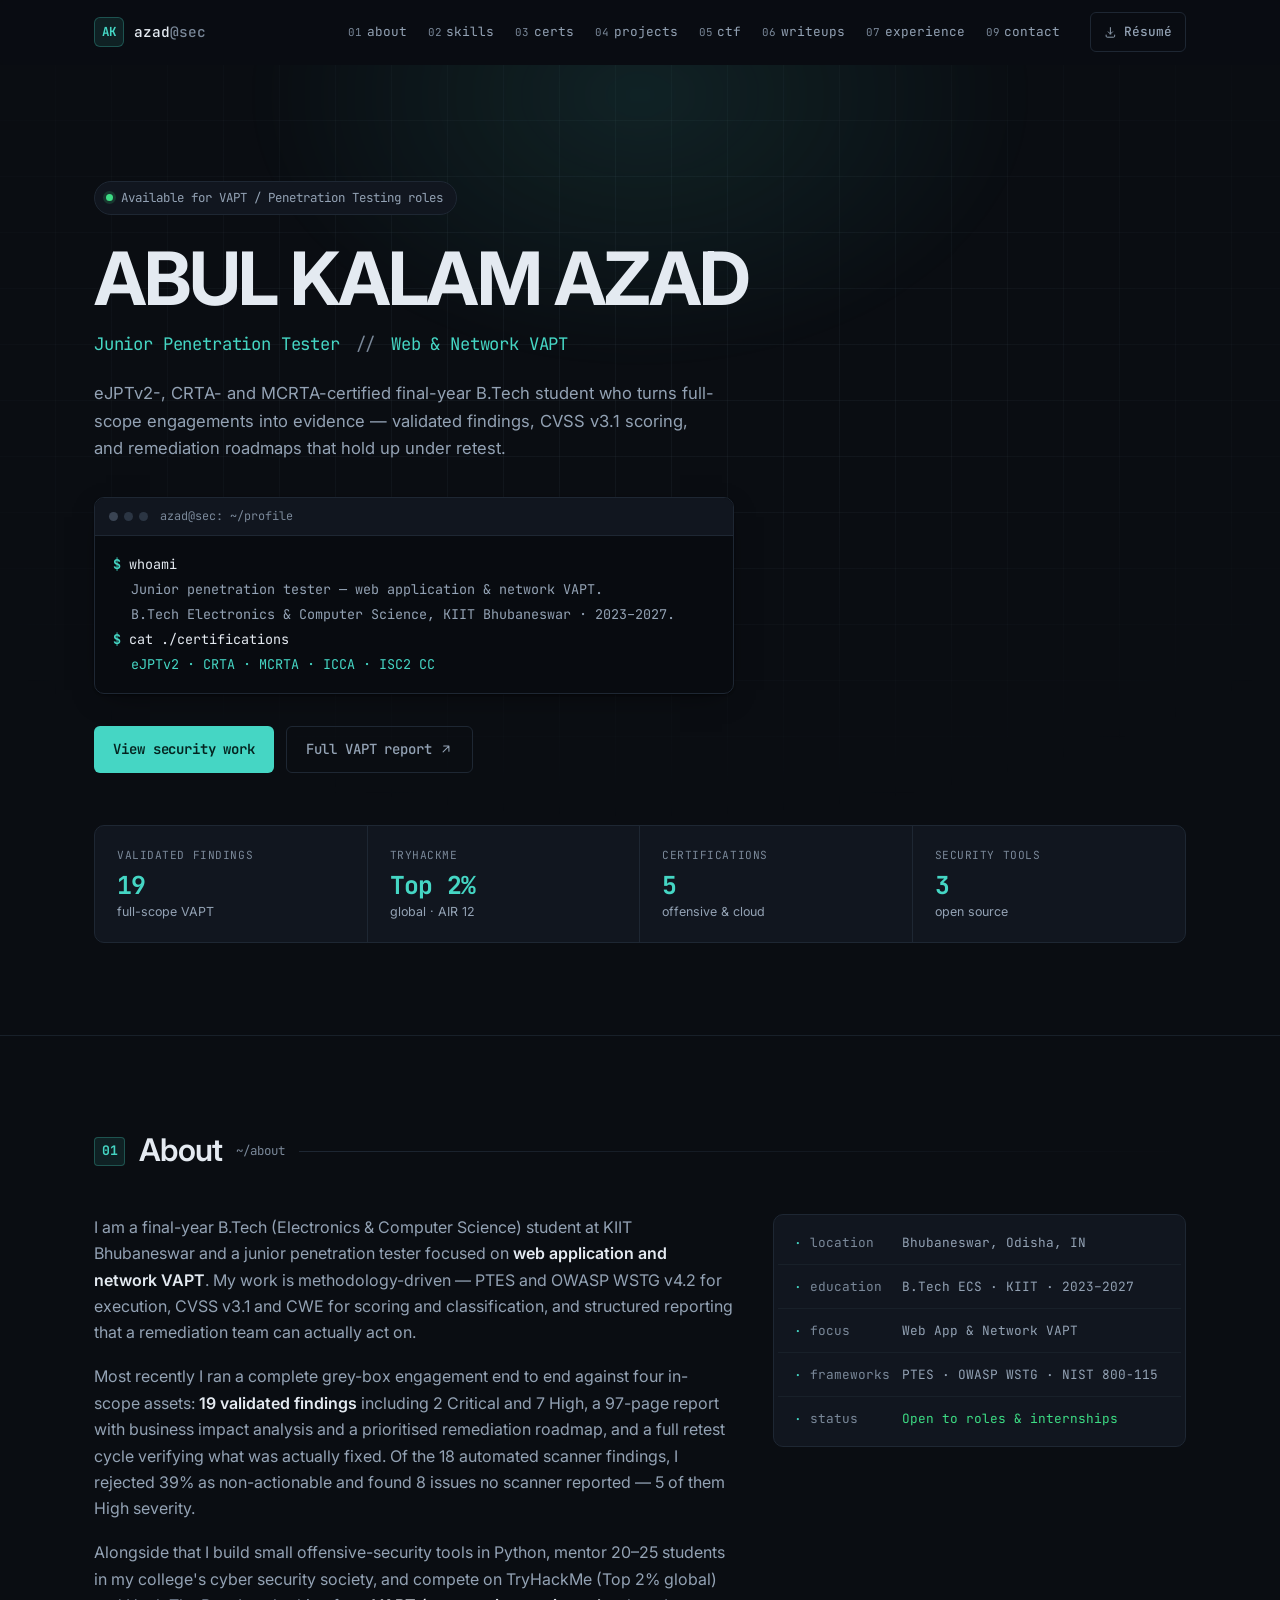
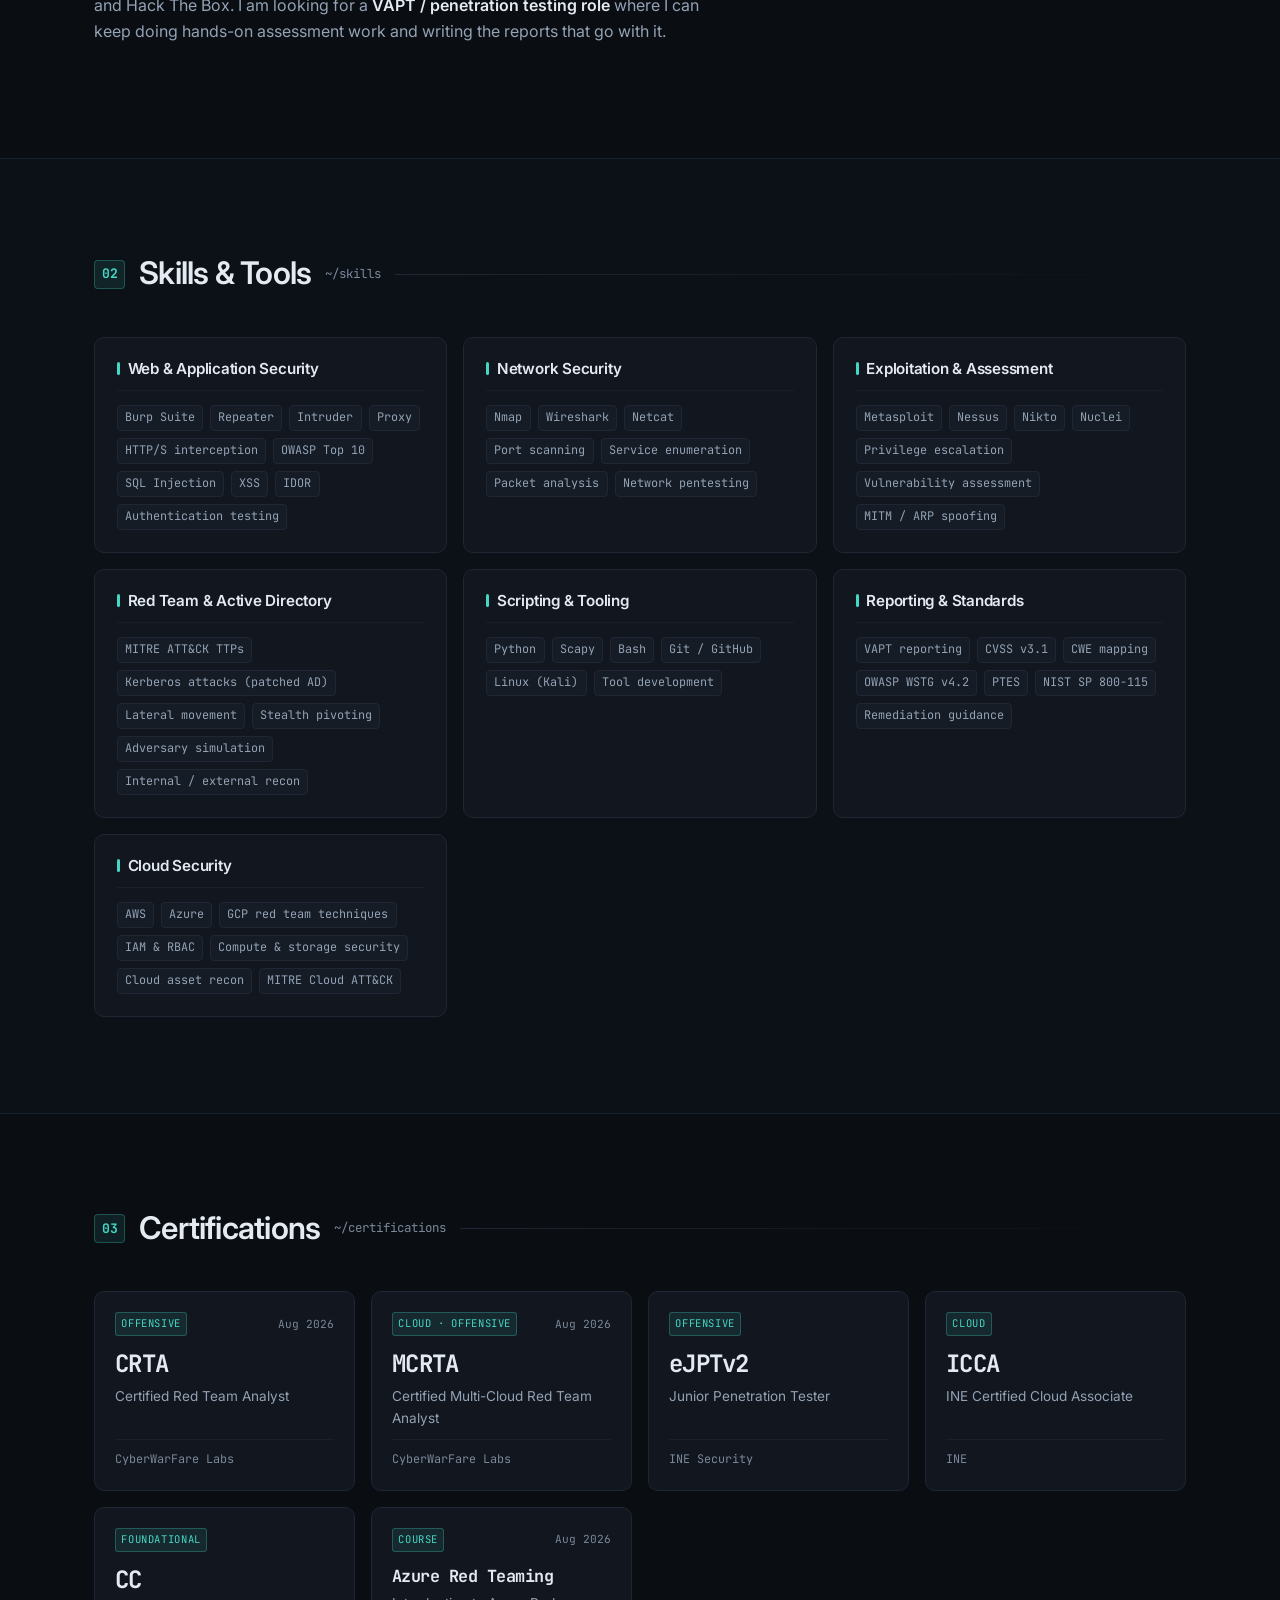
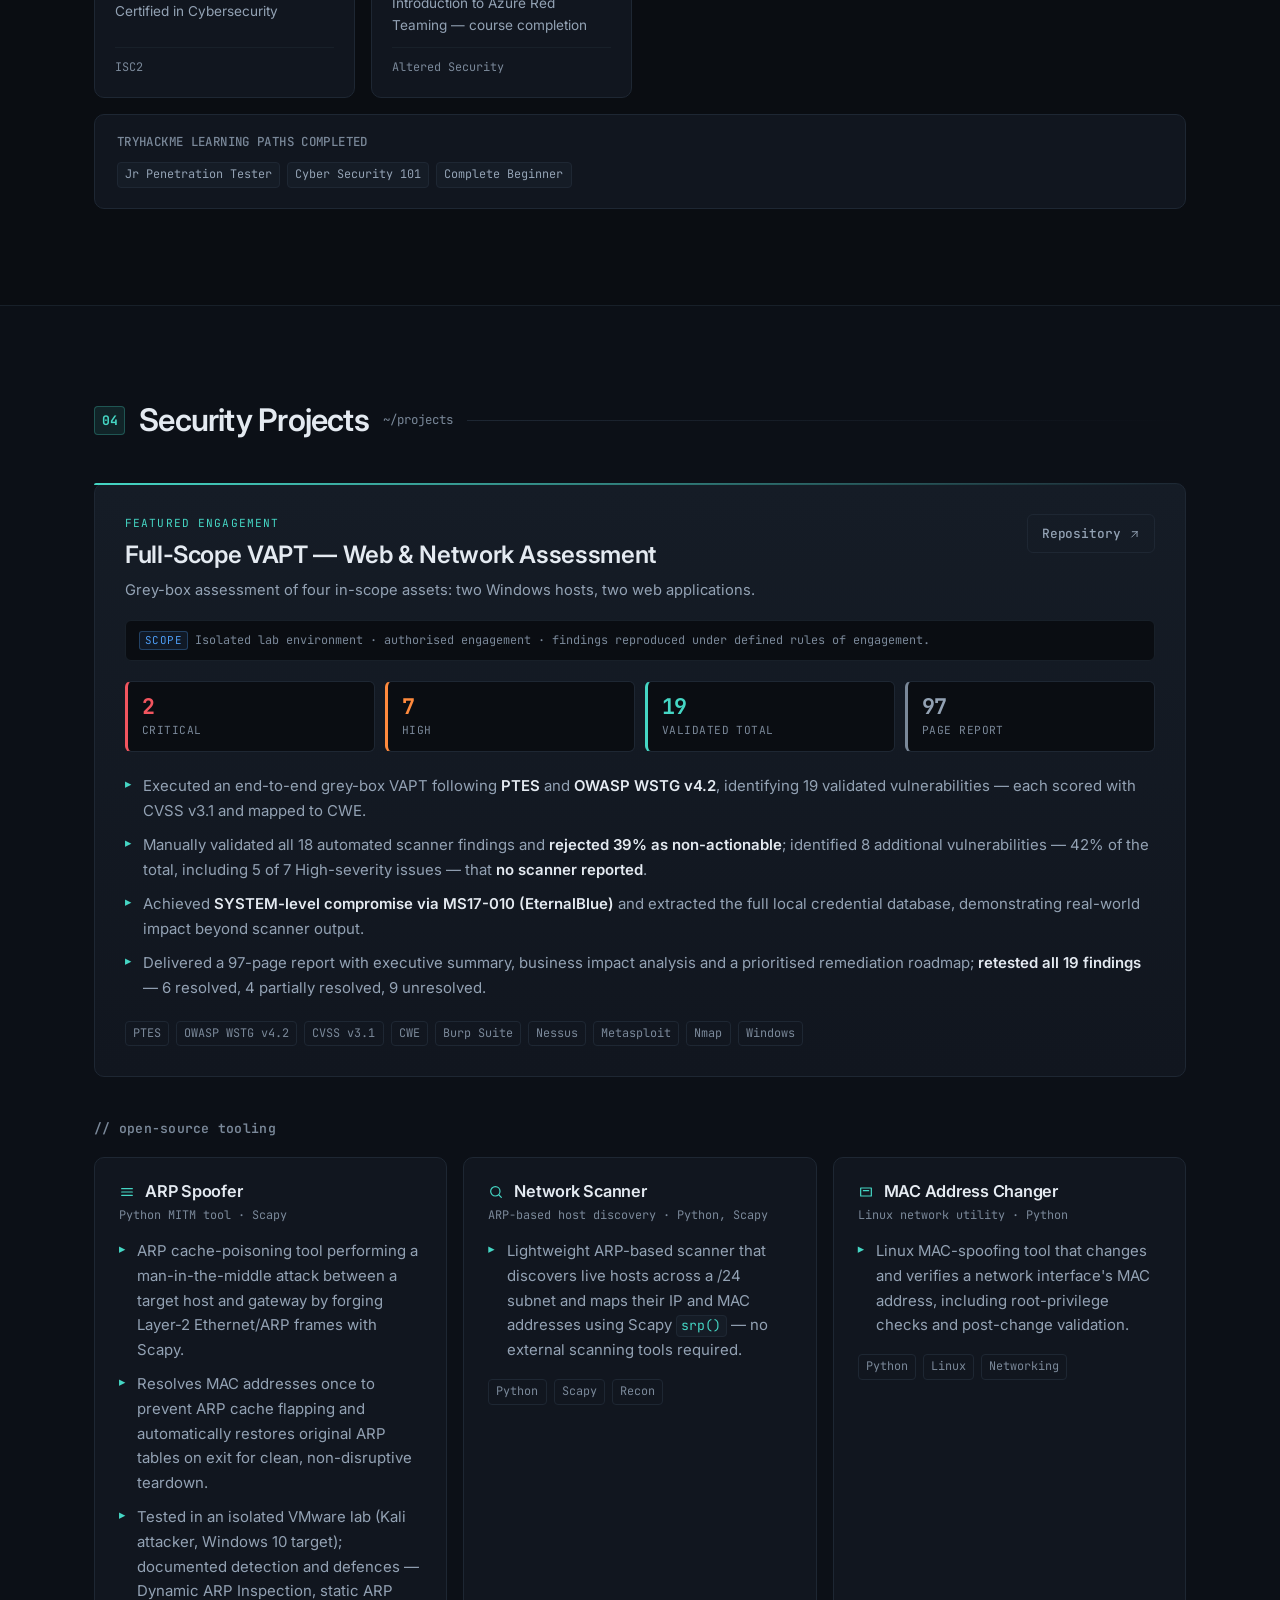
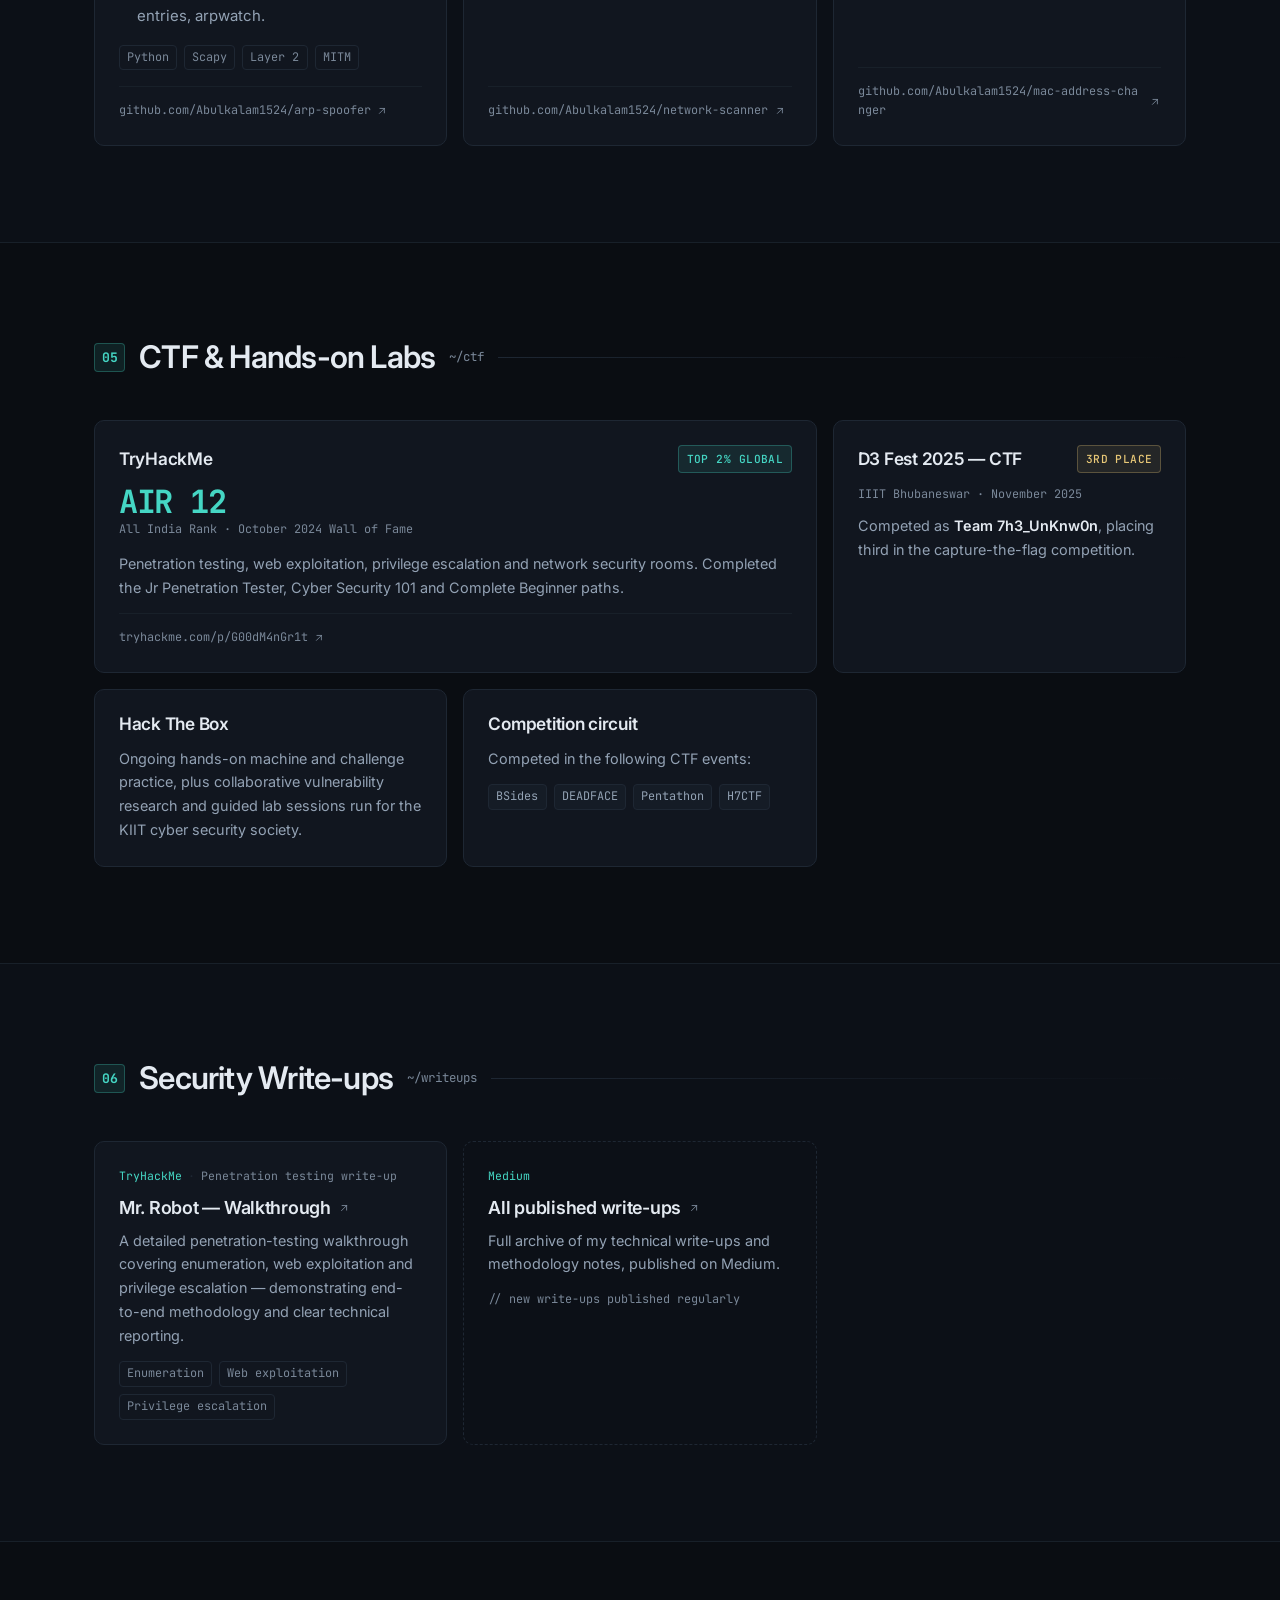
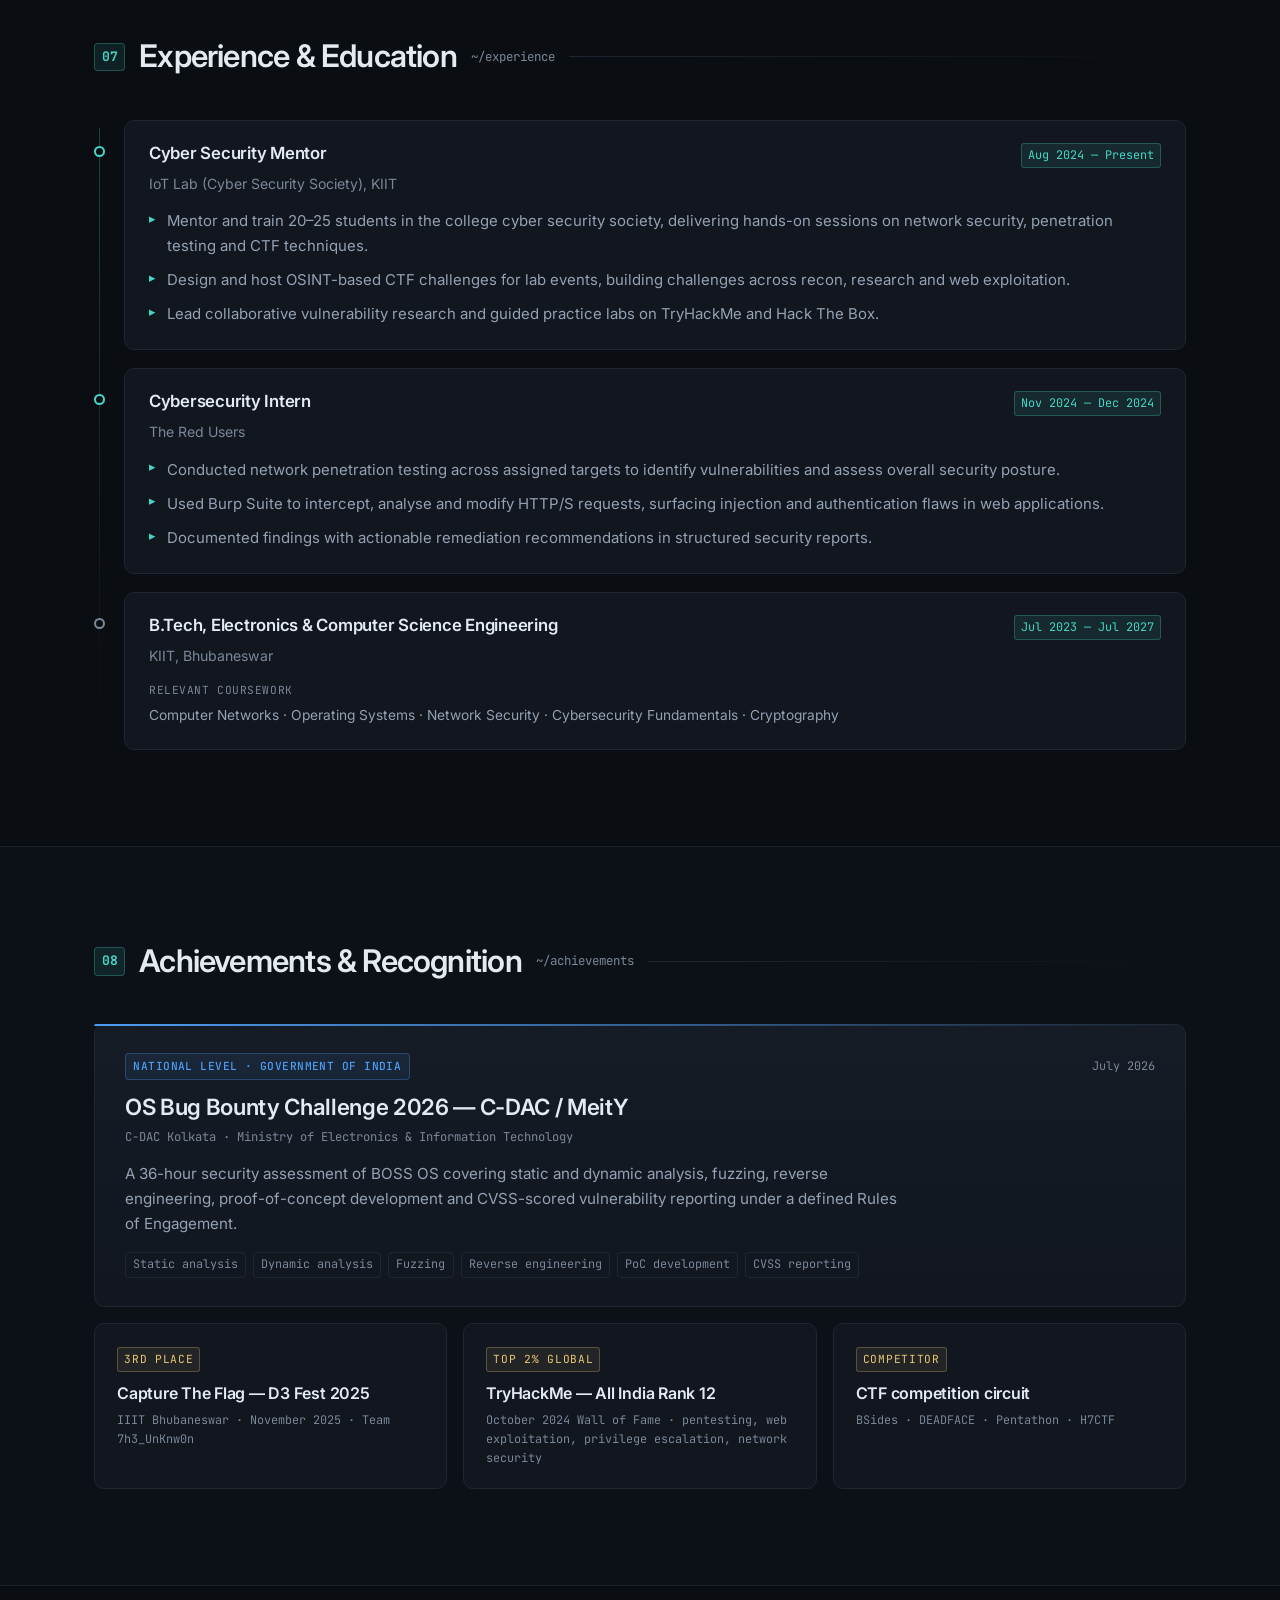
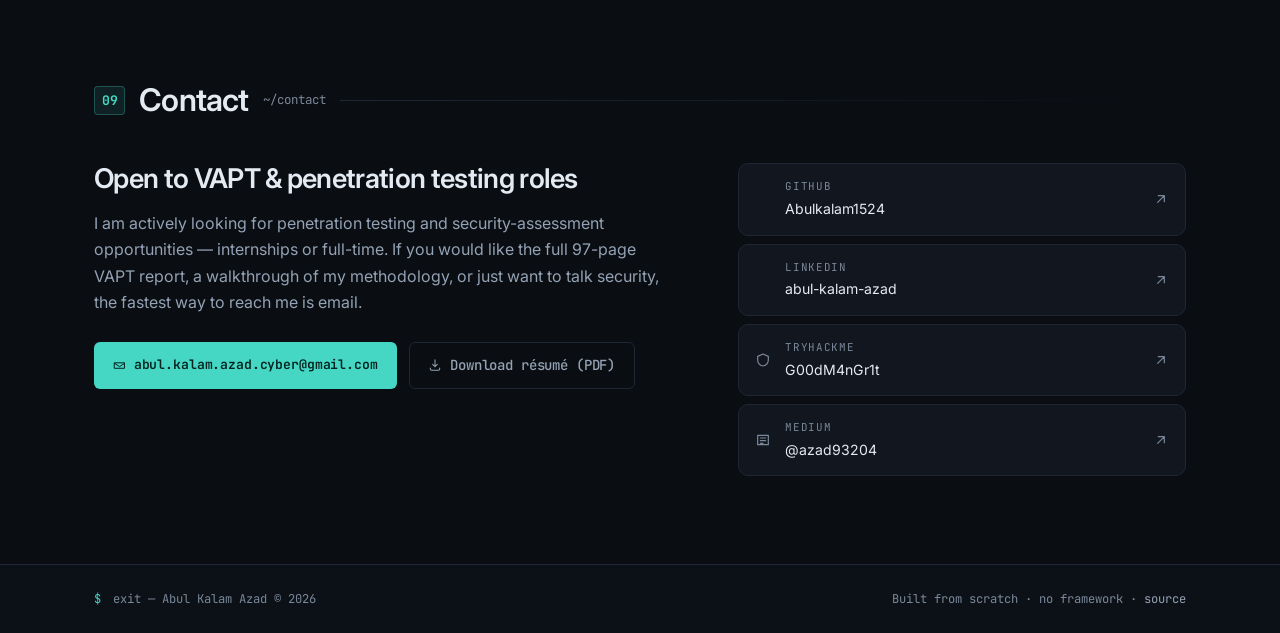
==== index.html @ f98b5a61 "Configure for Cloudflare Pages deployment - Point canonical, Open Graph, JSON-LD, robots.txt and sit" ====
<!doctype html>
<html lang="en">
<head>
<meta charset="utf-8">
<meta name="viewport" content="width=device-width, initial-scale=1">
<title>Abul Kalam Azad — Junior Penetration Tester | Web &amp; Network VAPT</title>
<meta name="description" content="eJPTv2, CRTA and MCRTA certified junior penetration tester specialising in web application and network VAPT — full-scope engagements, CVSS v3.1 reporting.">
<meta name="author" content="Abul Kalam Azad">
<meta name="robots" content="index, follow">
<link rel="canonical" href="https://abul-kalam-azad.pages.dev/">
<meta name="theme-color" content="#0a0d12">
<meta name="color-scheme" content="dark">

<!-- Open Graph / social -->
<meta property="og:type" content="profile">
<meta property="og:site_name" content="Abul Kalam Azad">
<meta property="og:title" content="Abul Kalam Azad — Junior Penetration Tester | Web &amp; Network VAPT">
<meta property="og:description" content="eJPTv2, CRTA and MCRTA certified junior penetration tester. Full-scope VAPT engagements, CVSS v3.1 reporting, open-source security tooling, TryHackMe Top 2% global.">
<meta property="og:url" content="https://abul-kalam-azad.pages.dev/">
<meta property="og:image" content="https://abul-kalam-azad.pages.dev/assets/img/og.png">
<meta property="og:image:width" content="1200">
<meta property="og:image:height" content="630">
<meta property="og:image:alt" content="Abul Kalam Azad — Junior Penetration Tester, Web and Network VAPT">
<meta name="twitter:card" content="summary_large_image">
<meta name="twitter:title" content="Abul Kalam Azad — Junior Penetration Tester">
<meta name="twitter:description" content="eJPTv2 / CRTA / MCRTA certified. Web application and network VAPT, CVSS v3.1 reporting, open-source security tooling.">
<meta name="twitter:image" content="https://abul-kalam-azad.pages.dev/assets/img/og.png">

<link rel="icon" href="assets/img/favicon.svg" type="image/svg+xml">
<link rel="apple-touch-icon" href="assets/img/favicon.svg">

<link rel="preconnect" href="https://fonts.googleapis.com">
<link rel="preconnect" href="https://fonts.gstatic.com" crossorigin>
<link rel="stylesheet" href="https://fonts.googleapis.com/css2?family=Inter:wght@400;500;600;700&amp;family=JetBrains+Mono:wght@400;500;700&amp;display=swap">
<link rel="stylesheet" href="assets/css/style.css">

<!-- No-JS fallback: reveal-on-scroll content must never stay hidden -->
<noscript><style>
  [data-reveal] { opacity: 1 !important; transform: none !important; }
  .term-body [data-step] { opacity: 1 !important; }
  .cursor { display: none !important; }
</style></noscript>

<script type="application/ld+json">
{
  "@context": "https://schema.org",
  "@type": "Person",
  "name": "Abul Kalam Azad",
  "jobTitle": "Junior Penetration Tester",
  "description": "eJPTv2, CRTA and MCRTA certified junior penetration tester specialising in web application and network vulnerability assessment and penetration testing.",
  "email": "mailto:abul.kalam.azad.cyber@gmail.com",
  "url": "https://abul-kalam-azad.pages.dev/",
  "address": { "@type": "PostalAddress", "addressLocality": "Bhubaneswar", "addressRegion": "Odisha", "addressCountry": "IN" },
  "alumniOf": { "@type": "CollegeOrUniversity", "name": "KIIT, Bhubaneswar" },
  "knowsAbout": ["Penetration Testing","Vulnerability Assessment","Web Application Security","Network Security","OWASP Top 10","Burp Suite","Metasploit","Red Teaming","CVSS v3.1","Python"],
  "sameAs": [
    "https://github.com/Abulkalam1524",
    "https://www.linkedin.com/in/abul-kalam-azad-a7a41a260",
    "https://tryhackme.com/p/G00dM4nGr1t",
    "https://medium.com/@azad93204"
  ]
}
</script>
</head>
<body>
<div class="progress" id="progress" aria-hidden="true"></div>
<a class="skip-link" href="#main">Skip to main content</a>

<header class="site-header" id="header">
  <div class="wrap header-inner">
    <a class="brand" href="#top" aria-label="Abul Kalam Azad — home">
      <span class="brand-mark" aria-hidden="true">AK</span>
      <span class="brand-text mono"><span class="brand-name">azad</span><span class="brand-dim">@sec</span></span>
    </a>

    <nav class="nav" id="nav" aria-label="Primary">
      <ul>
        <li><a href="#about"><span class="nav-idx" aria-hidden="true">01</span>about</a></li>
        <li><a href="#skills"><span class="nav-idx" aria-hidden="true">02</span>skills</a></li>
        <li><a href="#certifications"><span class="nav-idx" aria-hidden="true">03</span>certs</a></li>
        <li><a href="#projects"><span class="nav-idx" aria-hidden="true">04</span>projects</a></li>
        <li><a href="#ctf"><span class="nav-idx" aria-hidden="true">05</span>ctf</a></li>
        <li><a href="#writeups"><span class="nav-idx" aria-hidden="true">06</span>writeups</a></li>
        <li><a href="#experience"><span class="nav-idx" aria-hidden="true">07</span>experience</a></li>
        <li><a href="#contact"><span class="nav-idx" aria-hidden="true">09</span>contact</a></li>
      </ul>
    </nav>

    <a class="btn btn-sm btn-outline header-cta" href="assets/files/Abul_Kalam_Azad_Resume.pdf" download>
      <svg viewBox="0 0 24 24" aria-hidden="true" class="ico"><path d="M12 3v12m0 0 4-4m-4 4-4-4M4 17v2a2 2 0 0 0 2 2h12a2 2 0 0 0 2-2v-2"/></svg>
      Résumé
    </a>

    <button class="nav-toggle" id="navToggle" aria-expanded="false" aria-controls="nav" aria-label="Open navigation menu">
      <span></span><span></span><span></span>
    </button>
  </div>
</header>

<main id="main">

<!-- ═══════════ HERO ═══════════ -->
<section class="hero" id="top">
  <div class="hero-bg" aria-hidden="true"><span class="grid"></span><span class="glow"></span></div>
  <div class="wrap hero-inner">

    <p class="status" data-reveal>
      <span class="dot" aria-hidden="true"></span>
      <span>Available for VAPT / Penetration Testing roles</span>
    </p>

    <h1 class="hero-name glitch" data-text="ABUL KALAM AZAD" data-reveal>ABUL KALAM AZAD</h1>

    <p class="hero-role mono" data-reveal>
      Junior Penetration Tester <span class="sep" aria-hidden="true">//</span> Web &amp; Network VAPT
    </p>

    <p class="hero-lede" data-reveal>
      eJPTv2-, CRTA- and MCRTA-certified final-year B.Tech student who turns full-scope engagements into
      evidence — validated findings, CVSS v3.1 scoring, and remediation roadmaps that hold up under retest.
    </p>

    <div class="term" data-reveal role="figure" aria-label="Profile summary">
      <div class="term-bar">
        <span class="term-dots" aria-hidden="true"><i></i><i></i><i></i></span>
        <span class="term-title mono">azad@sec: ~/profile</span>
      </div>
      <div class="term-body mono" id="term">
        <p class="line"><span class="prompt" aria-hidden="true">$</span><span class="cmd" data-type="whoami">whoami</span><span class="cursor" aria-hidden="true"></span></p>
        <p class="out" data-step>Junior penetration tester — web application &amp; network VAPT.</p>
        <p class="out" data-step>B.Tech Electronics &amp; Computer Science, KIIT Bhubaneswar · 2023–2027.</p>
        <p class="line" data-step><span class="prompt" aria-hidden="true">$</span><span class="cmd">cat ./certifications</span></p>
        <p class="out out-accent" data-step>eJPTv2 · CRTA · MCRTA · ICCA · ISC2 CC</p>
      </div>
    </div>

    <div class="hero-cta" data-reveal>
      <a class="btn btn-primary" href="#projects">View security work</a>
      <a class="btn btn-outline" href="https://github.com/Abulkalam1524/vapt-lab-assessment" target="_blank" rel="noopener noreferrer">
        Full VAPT report
        <svg viewBox="0 0 24 24" aria-hidden="true" class="ico"><path d="M7 17 17 7m0 0H8m9 0v9"/></svg>
      </a>
    </div>

    <dl class="stats" data-reveal>
      <div class="stat"><dt>Validated findings</dt><dd><span class="num">19</span><span class="unit">full-scope VAPT</span></dd></div>
      <div class="stat"><dt>TryHackMe</dt><dd><span class="num">Top 2%</span><span class="unit">global · AIR 12</span></dd></div>
      <div class="stat"><dt>Certifications</dt><dd><span class="num">5</span><span class="unit">offensive &amp; cloud</span></dd></div>
      <div class="stat"><dt>Security tools</dt><dd><span class="num">3</span><span class="unit">open source</span></dd></div>
    </dl>
  </div>
</section>

<!-- ═══════════ 01 ABOUT ═══════════ -->
<section class="section" id="about">
  <div class="wrap">
    <div class="sec-head" data-reveal>
      <span class="sec-idx mono">01</span>
      <h2 class="sec-title">About</h2>
      <span class="sec-path mono">~/about</span>
      <span class="sec-rule" aria-hidden="true"></span>
    </div>

    <div class="about-grid">
      <div class="about-body" data-reveal>
        <p>
          I am a final-year B.Tech (Electronics &amp; Computer Science) student at KIIT Bhubaneswar and a
          junior penetration tester focused on <strong>web application and network VAPT</strong>. My work is
          methodology-driven — PTES and OWASP WSTG v4.2 for execution, CVSS v3.1 and CWE for scoring and
          classification, and structured reporting that a remediation team can actually act on.
        </p>
        <p>
          Most recently I ran a complete grey-box engagement end to end against four in-scope assets:
          <strong>19 validated findings</strong> including 2 Critical and 7 High, a 97-page report with business
          impact analysis and a prioritised remediation roadmap, and a full retest cycle verifying what was
          actually fixed. Of the 18 automated scanner findings, I rejected 39% as non-actionable and found
          8 issues no scanner reported — 5 of them High severity.
        </p>
        <p>
          Alongside that I build small offensive-security tools in Python, mentor 20–25 students in my
          college's cyber security society, and compete on TryHackMe (Top 2% global) and Hack The Box.
          I am looking for a <strong>VAPT / penetration testing role</strong> where I can keep doing hands-on
          assessment work and writing the reports that go with it.
        </p>
      </div>

      <aside class="facts" data-reveal aria-label="Quick facts">
        <ul class="fact-list mono">
          <li><span class="k">location</span><span class="v">Bhubaneswar, Odisha, IN</span></li>
          <li><span class="k">education</span><span class="v">B.Tech ECS · KIIT · 2023–2027</span></li>
          <li><span class="k">focus</span><span class="v">Web App &amp; Network VAPT</span></li>
          <li><span class="k">frameworks</span><span class="v">PTES · OWASP WSTG · NIST 800-115</span></li>
          <li><span class="k">status</span><span class="v v-ok">Open to roles &amp; internships</span></li>
        </ul>
      </aside>
    </div>
  </div>
</section>

<!-- ═══════════ 02 SKILLS ═══════════ -->
<section class="section section-alt" id="skills">
  <div class="wrap">
    <div class="sec-head" data-reveal>
      <span class="sec-idx mono">02</span>
      <h2 class="sec-title">Skills &amp; Tools</h2>
      <span class="sec-path mono">~/skills</span>
      <span class="sec-rule" aria-hidden="true"></span>
    </div>

    <div class="skill-grid">
      <article class="card skill" data-reveal>
        <h3 class="skill-title">Web &amp; Application Security</h3>
        <ul class="chips">
          <li>Burp Suite</li><li>Repeater</li><li>Intruder</li><li>Proxy</li>
          <li>HTTP/S interception</li><li>OWASP Top 10</li><li>SQL Injection</li>
          <li>XSS</li><li>IDOR</li><li>Authentication testing</li>
        </ul>
      </article>

      <article class="card skill" data-reveal>
        <h3 class="skill-title">Network Security</h3>
        <ul class="chips">
          <li>Nmap</li><li>Wireshark</li><li>Netcat</li><li>Port scanning</li>
          <li>Service enumeration</li><li>Packet analysis</li><li>Network pentesting</li>
        </ul>
      </article>

      <article class="card skill" data-reveal>
        <h3 class="skill-title">Exploitation &amp; Assessment</h3>
        <ul class="chips">
          <li>Metasploit</li><li>Nessus</li><li>Nikto</li><li>Nuclei</li>
          <li>Privilege escalation</li><li>Vulnerability assessment</li><li>MITM / ARP spoofing</li>
        </ul>
      </article>

      <article class="card skill" data-reveal>
        <h3 class="skill-title">Red Team &amp; Active Directory</h3>
        <ul class="chips">
          <li>MITRE ATT&amp;CK TTPs</li><li>Kerberos attacks (patched AD)</li><li>Lateral movement</li>
          <li>Stealth pivoting</li><li>Adversary simulation</li><li>Internal / external recon</li>
        </ul>
      </article>

      <article class="card skill" data-reveal>
        <h3 class="skill-title">Scripting &amp; Tooling</h3>
        <ul class="chips">
          <li>Python</li><li>Scapy</li><li>Bash</li><li>Git / GitHub</li>
          <li>Linux (Kali)</li><li>Tool development</li>
        </ul>
      </article>

      <article class="card skill" data-reveal>
        <h3 class="skill-title">Reporting &amp; Standards</h3>
        <ul class="chips">
          <li>VAPT reporting</li><li>CVSS v3.1</li><li>CWE mapping</li><li>OWASP WSTG v4.2</li>
          <li>PTES</li><li>NIST SP 800-115</li><li>Remediation guidance</li>
        </ul>
      </article>

      <article class="card skill" data-reveal>
        <h3 class="skill-title">Cloud Security</h3>
        <ul class="chips">
          <li>AWS</li><li>Azure</li><li>GCP red team techniques</li><li>IAM &amp; RBAC</li>
          <li>Compute &amp; storage security</li><li>Cloud asset recon</li><li>MITRE Cloud ATT&amp;CK</li>
        </ul>
      </article>
    </div>
  </div>
</section>

<!-- ═══════════ 03 CERTIFICATIONS ═══════════ -->
<section class="section" id="certifications">
  <div class="wrap">
    <div class="sec-head" data-reveal>
      <span class="sec-idx mono">03</span>
      <h2 class="sec-title">Certifications</h2>
      <span class="sec-path mono">~/certifications</span>
      <span class="sec-rule" aria-hidden="true"></span>
    </div>

    <!--
      TIP: when you have public verification URLs, wrap the <h3> text in an anchor, e.g.
      <h3 class="cert-name"><a href="https://VERIFY-URL" target="_blank" rel="noopener noreferrer">CRTA</a></h3>
      Verified credentials are one of the strongest recruiter-trust signals you can add.
    -->
    <div class="cert-grid">
      <article class="card cert" data-reveal>
        <div class="cert-top"><span class="cert-tag mono">offensive</span><span class="cert-date mono">Aug 2026</span></div>
        <h3 class="cert-name">CRTA</h3>
        <p class="cert-full">Certified Red Team Analyst</p>
        <p class="cert-issuer mono">CyberWarFare Labs</p>
      </article>

      <article class="card cert" data-reveal>
        <div class="cert-top"><span class="cert-tag mono">cloud · offensive</span><span class="cert-date mono">Aug 2026</span></div>
        <h3 class="cert-name">MCRTA</h3>
        <p class="cert-full">Certified Multi-Cloud Red Team Analyst</p>
        <p class="cert-issuer mono">CyberWarFare Labs</p>
      </article>

      <article class="card cert" data-reveal>
        <div class="cert-top"><span class="cert-tag mono">offensive</span><span class="cert-date mono"></span></div>
        <h3 class="cert-name">eJPTv2</h3>
        <p class="cert-full">Junior Penetration Tester</p>
        <p class="cert-issuer mono">INE Security</p>
      </article>

      <article class="card cert" data-reveal>
        <div class="cert-top"><span class="cert-tag mono">cloud</span><span class="cert-date mono"></span></div>
        <h3 class="cert-name">ICCA</h3>
        <p class="cert-full">INE Certified Cloud Associate</p>
        <p class="cert-issuer mono">INE</p>
      </article>

      <article class="card cert" data-reveal>
        <div class="cert-top"><span class="cert-tag mono">foundational</span><span class="cert-date mono"></span></div>
        <h3 class="cert-name">CC</h3>
        <p class="cert-full">Certified in Cybersecurity</p>
        <p class="cert-issuer mono">ISC2</p>
      </article>

      <article class="card cert" data-reveal>
        <div class="cert-top"><span class="cert-tag mono">course</span><span class="cert-date mono">Aug 2026</span></div>
        <h3 class="cert-name cert-name-sm">Azure Red Teaming</h3>
        <p class="cert-full">Introduction to Azure Red Teaming — course completion</p>
        <p class="cert-issuer mono">Altered Security</p>
      </article>
    </div>

    <div class="paths card" data-reveal>
      <h3 class="paths-title mono">TryHackMe learning paths completed</h3>
      <ul class="chips">
        <li>Jr Penetration Tester</li><li>Cyber Security 101</li><li>Complete Beginner</li>
      </ul>
    </div>
  </div>
</section>

<!-- ═══════════ 04 PROJECTS ═══════════ -->
<section class="section section-alt" id="projects">
  <div class="wrap">
    <div class="sec-head" data-reveal>
      <span class="sec-idx mono">04</span>
      <h2 class="sec-title">Security Projects</h2>
      <span class="sec-path mono">~/projects</span>
      <span class="sec-rule" aria-hidden="true"></span>
    </div>

    <!-- FEATURED ENGAGEMENT -->
    <article class="card feature" data-reveal>
      <div class="feature-head">
        <div>
          <p class="feature-kicker mono">featured engagement</p>
          <h3 class="feature-title">Full-Scope VAPT — Web &amp; Network Assessment</h3>
          <p class="feature-sub">Grey-box assessment of four in-scope assets: two Windows hosts, two web applications.</p>
        </div>
        <a class="btn btn-outline btn-sm" href="https://github.com/Abulkalam1524/vapt-lab-assessment" target="_blank" rel="noopener noreferrer">
          Repository
          <svg viewBox="0 0 24 24" aria-hidden="true" class="ico"><path d="M7 17 17 7m0 0H8m9 0v9"/></svg>
        </a>
      </div>

      <p class="scope-note mono"><span class="scope-badge">scope</span> Isolated lab environment · authorised engagement · findings reproduced under defined rules of engagement.</p>

      <ul class="sev-strip" aria-label="Findings by severity">
        <li class="sev sev-crit"><span class="sev-n">2</span><span class="sev-l mono">Critical</span></li>
        <li class="sev sev-high"><span class="sev-n">7</span><span class="sev-l mono">High</span></li>
        <li class="sev sev-total"><span class="sev-n">19</span><span class="sev-l mono">Validated total</span></li>
        <li class="sev sev-doc"><span class="sev-n">97</span><span class="sev-l mono">Page report</span></li>
      </ul>

      <ul class="bullets">
        <li>Executed an end-to-end grey-box VAPT following <strong>PTES</strong> and <strong>OWASP WSTG v4.2</strong>, identifying 19 validated vulnerabilities — each scored with CVSS v3.1 and mapped to CWE.</li>
        <li>Manually validated all 18 automated scanner findings and <strong>rejected 39% as non-actionable</strong>; identified 8 additional vulnerabilities — 42% of the total, including 5 of 7 High-severity issues — that <strong>no scanner reported</strong>.</li>
        <li>Achieved <strong>SYSTEM-level compromise via MS17-010 (EternalBlue)</strong> and extracted the full local credential database, demonstrating real-world impact beyond scanner output.</li>
        <li>Delivered a 97-page report with executive summary, business impact analysis and a prioritised remediation roadmap; <strong>retested all 19 findings</strong> — 6 resolved, 4 partially resolved, 9 unresolved.</li>
      </ul>

      <ul class="chips chips-tag">
        <li>PTES</li><li>OWASP WSTG v4.2</li><li>CVSS v3.1</li><li>CWE</li>
        <li>Burp Suite</li><li>Nessus</li><li>Metasploit</li><li>Nmap</li><li>Windows</li>
      </ul>
    </article>

    <!-- TOOLS -->
    <h3 class="sub-head mono" data-reveal>// open-source tooling</h3>

    <div class="proj-grid">
      <article class="card proj" data-reveal>
        <div class="proj-head">
          <svg class="proj-ico" viewBox="0 0 24 24" aria-hidden="true"><path d="M4 7h16M4 12h16M4 17h16"/></svg>
          <h4 class="proj-title">ARP Spoofer</h4>
        </div>
        <p class="proj-sub mono">Python MITM tool · Scapy</p>
        <ul class="bullets">
          <li>ARP cache-poisoning tool performing a man-in-the-middle attack between a target host and gateway by forging Layer-2 Ethernet/ARP frames with Scapy.</li>
          <li>Resolves MAC addresses once to prevent ARP cache flapping and automatically restores original ARP tables on exit for clean, non-disruptive teardown.</li>
          <li>Tested in an isolated VMware lab (Kali attacker, Windows 10 target); documented detection and defences — Dynamic ARP Inspection, static ARP entries, arpwatch.</li>
        </ul>
        <ul class="chips chips-tag"><li>Python</li><li>Scapy</li><li>Layer 2</li><li>MITM</li></ul>
        <a class="proj-link mono" href="https://github.com/Abulkalam1524/arp-spoofer" target="_blank" rel="noopener noreferrer">
          github.com/Abulkalam1524/arp-spoofer
          <svg viewBox="0 0 24 24" aria-hidden="true" class="ico"><path d="M7 17 17 7m0 0H8m9 0v9"/></svg>
        </a>
      </article>

      <article class="card proj" data-reveal>
        <div class="proj-head">
          <svg class="proj-ico" viewBox="0 0 24 24" aria-hidden="true"><circle cx="11" cy="11" r="7"/><path d="m20 20-3.5-3.5"/></svg>
          <h4 class="proj-title">Network Scanner</h4>
        </div>
        <p class="proj-sub mono">ARP-based host discovery · Python, Scapy</p>
        <ul class="bullets">
          <li>Lightweight ARP-based scanner that discovers live hosts across a /24 subnet and maps their IP and MAC addresses using Scapy <code>srp()</code> — no external scanning tools required.</li>
        </ul>
        <ul class="chips chips-tag"><li>Python</li><li>Scapy</li><li>Recon</li></ul>
        <a class="proj-link mono" href="https://github.com/Abulkalam1524/network-scanner" target="_blank" rel="noopener noreferrer">
          github.com/Abulkalam1524/network-scanner
          <svg viewBox="0 0 24 24" aria-hidden="true" class="ico"><path d="M7 17 17 7m0 0H8m9 0v9"/></svg>
        </a>
      </article>

      <article class="card proj" data-reveal>
        <div class="proj-head">
          <svg class="proj-ico" viewBox="0 0 24 24" aria-hidden="true"><path d="M4 6h16v12H4z"/><path d="M8 10h8"/></svg>
          <h4 class="proj-title">MAC Address Changer</h4>
        </div>
        <p class="proj-sub mono">Linux network utility · Python</p>
        <ul class="bullets">
          <li>Linux MAC-spoofing tool that changes and verifies a network interface's MAC address, including root-privilege checks and post-change validation.</li>
        </ul>
        <ul class="chips chips-tag"><li>Python</li><li>Linux</li><li>Networking</li></ul>
        <a class="proj-link mono" href="https://github.com/Abulkalam1524/mac-address-changer" target="_blank" rel="noopener noreferrer">
          github.com/Abulkalam1524/mac-address-changer
          <svg viewBox="0 0 24 24" aria-hidden="true" class="ico"><path d="M7 17 17 7m0 0H8m9 0v9"/></svg>
        </a>
      </article>
    </div>
  </div>
</section>

<!-- ═══════════ 05 CTF ═══════════ -->
<section class="section" id="ctf">
  <div class="wrap">
    <div class="sec-head" data-reveal>
      <span class="sec-idx mono">05</span>
      <h2 class="sec-title">CTF &amp; Hands-on Labs</h2>
      <span class="sec-path mono">~/ctf</span>
      <span class="sec-rule" aria-hidden="true"></span>
    </div>

    <div class="ctf-grid">
      <article class="card ctf ctf-primary" data-reveal>
        <div class="ctf-head">
          <h3 class="ctf-title">TryHackMe</h3>
          <span class="badge badge-accent mono">Top 2% global</span>
        </div>
        <p class="ctf-rank"><span class="num">AIR 12</span><span class="unit mono">All India Rank · October 2024 Wall of Fame</span></p>
        <p class="ctf-desc">Penetration testing, web exploitation, privilege escalation and network security rooms. Completed the Jr Penetration Tester, Cyber Security 101 and Complete Beginner paths.</p>
        <a class="proj-link mono" href="https://tryhackme.com/p/G00dM4nGr1t" target="_blank" rel="noopener noreferrer">
          tryhackme.com/p/G00dM4nGr1t
          <svg viewBox="0 0 24 24" aria-hidden="true" class="ico"><path d="M7 17 17 7m0 0H8m9 0v9"/></svg>
        </a>
      </article>

      <article class="card ctf" data-reveal>
        <div class="ctf-head">
          <h3 class="ctf-title">D3 Fest 2025 — CTF</h3>
          <span class="badge badge-gold mono">3rd place</span>
        </div>
        <p class="ctf-meta mono">IIIT Bhubaneswar · November 2025</p>
        <p class="ctf-desc">Competed as <strong>Team 7h3_UnKnw0n</strong>, placing third in the capture-the-flag competition.</p>
      </article>

      <article class="card ctf" data-reveal>
        <div class="ctf-head">
          <h3 class="ctf-title">Hack The Box</h3>
        </div>
        <p class="ctf-desc">Ongoing hands-on machine and challenge practice, plus collaborative vulnerability research and guided lab sessions run for the KIIT cyber security society.</p>
      </article>

      <article class="card ctf" data-reveal>
        <div class="ctf-head">
          <h3 class="ctf-title">Competition circuit</h3>
        </div>
        <p class="ctf-desc">Competed in the following CTF events:</p>
        <ul class="chips"><li>BSides</li><li>DEADFACE</li><li>Pentathon</li><li>H7CTF</li></ul>
      </article>
    </div>
  </div>
</section>

<!-- ═══════════ 06 WRITEUPS ═══════════ -->
<section class="section section-alt" id="writeups">
  <div class="wrap">
    <div class="sec-head" data-reveal>
      <span class="sec-idx mono">06</span>
      <h2 class="sec-title">Security Write-ups</h2>
      <span class="sec-path mono">~/writeups</span>
      <span class="sec-rule" aria-hidden="true"></span>
    </div>

    <div class="wu-grid">
      <article class="card wu" data-reveal>
        <p class="wu-meta mono"><span class="wu-plat">TryHackMe</span><span class="wu-dot" aria-hidden="true">·</span><span>Penetration testing write-up</span></p>
        <h3 class="wu-title">
          <a href="https://medium.com/@azad93204" target="_blank" rel="noopener noreferrer">
            Mr. Robot — Walkthrough
            <svg viewBox="0 0 24 24" aria-hidden="true" class="ico"><path d="M7 17 17 7m0 0H8m9 0v9"/></svg>
          </a>
        </h3>
        <p class="wu-desc">A detailed penetration-testing walkthrough covering enumeration, web exploitation and privilege escalation — demonstrating end-to-end methodology and clear technical reporting.</p>
        <ul class="chips chips-tag"><li>Enumeration</li><li>Web exploitation</li><li>Privilege escalation</li></ul>
      </article>

      <article class="card wu wu-more" data-reveal>
        <p class="wu-meta mono"><span class="wu-plat">Medium</span></p>
        <h3 class="wu-title">
          <a href="https://medium.com/@azad93204" target="_blank" rel="noopener noreferrer">
            All published write-ups
            <svg viewBox="0 0 24 24" aria-hidden="true" class="ico"><path d="M7 17 17 7m0 0H8m9 0v9"/></svg>
          </a>
        </h3>
        <p class="wu-desc">Full archive of my technical write-ups and methodology notes, published on Medium.</p>
        <p class="wu-note mono">// new write-ups published regularly</p>
      </article>
    </div>
  </div>
</section>

<!-- ═══════════ 07 EXPERIENCE ═══════════ -->
<section class="section" id="experience">
  <div class="wrap">
    <div class="sec-head" data-reveal>
      <span class="sec-idx mono">07</span>
      <h2 class="sec-title">Experience &amp; Education</h2>
      <span class="sec-path mono">~/experience</span>
      <span class="sec-rule" aria-hidden="true"></span>
    </div>

    <ol class="timeline">
      <li class="tl-item" data-reveal>
        <div class="tl-marker" aria-hidden="true"></div>
        <div class="tl-body card">
          <div class="tl-head">
            <h3 class="tl-role">Cyber Security Mentor</h3>
            <span class="tl-date mono">Aug 2024 — Present</span>
          </div>
          <p class="tl-org">IoT Lab (Cyber Security Society), KIIT</p>
          <ul class="bullets">
            <li>Mentor and train 20–25 students in the college cyber security society, delivering hands-on sessions on network security, penetration testing and CTF techniques.</li>
            <li>Design and host OSINT-based CTF challenges for lab events, building challenges across recon, research and web exploitation.</li>
            <li>Lead collaborative vulnerability research and guided practice labs on TryHackMe and Hack The Box.</li>
          </ul>
        </div>
      </li>

      <li class="tl-item" data-reveal>
        <div class="tl-marker" aria-hidden="true"></div>
        <div class="tl-body card">
          <div class="tl-head">
            <h3 class="tl-role">Cybersecurity Intern</h3>
            <span class="tl-date mono">Nov 2024 — Dec 2024</span>
          </div>
          <p class="tl-org">The Red Users</p>
          <ul class="bullets">
            <li>Conducted network penetration testing across assigned targets to identify vulnerabilities and assess overall security posture.</li>
            <li>Used Burp Suite to intercept, analyse and modify HTTP/S requests, surfacing injection and authentication flaws in web applications.</li>
            <li>Documented findings with actionable remediation recommendations in structured security reports.</li>
          </ul>
        </div>
      </li>

      <li class="tl-item" data-reveal>
        <div class="tl-marker tl-marker-edu" aria-hidden="true"></div>
        <div class="tl-body card">
          <div class="tl-head">
            <h3 class="tl-role">B.Tech, Electronics &amp; Computer Science Engineering</h3>
            <span class="tl-date mono">Jul 2023 — Jul 2027</span>
          </div>
          <p class="tl-org">KIIT, Bhubaneswar</p>
          <p class="tl-course"><span class="mono tl-course-k">Relevant coursework</span> Computer Networks · Operating Systems · Network Security · Cybersecurity Fundamentals · Cryptography</p>
        </div>
      </li>
    </ol>
  </div>
</section>

<!-- ═══════════ 08 ACHIEVEMENTS ═══════════ -->
<section class="section section-alt" id="achievements">
  <div class="wrap">
    <div class="sec-head" data-reveal>
      <span class="sec-idx mono">08</span>
      <h2 class="sec-title">Achievements &amp; Recognition</h2>
      <span class="sec-path mono">~/achievements</span>
      <span class="sec-rule" aria-hidden="true"></span>
    </div>

    <article class="card ach-feature" data-reveal>
      <div class="ach-feature-top">
        <span class="badge badge-gov mono">National level · Government of India</span>
        <span class="ach-date mono">July 2026</span>
      </div>
      <h3 class="ach-feature-title">OS Bug Bounty Challenge 2026 — C-DAC / MeitY</h3>
      <p class="ach-feature-org mono">C-DAC Kolkata · Ministry of Electronics &amp; Information Technology</p>
      <p class="ach-feature-desc">
        A 36-hour security assessment of BOSS OS covering static and dynamic analysis, fuzzing,
        reverse engineering, proof-of-concept development and CVSS-scored vulnerability reporting
        under a defined Rules of Engagement.
      </p>
      <ul class="chips chips-tag">
        <li>Static analysis</li><li>Dynamic analysis</li><li>Fuzzing</li>
        <li>Reverse engineering</li><li>PoC development</li><li>CVSS reporting</li>
      </ul>
    </article>

    <div class="ach-grid">
      <article class="card ach" data-reveal>
        <span class="ach-rank mono">3rd place</span>
        <h3 class="ach-title">Capture The Flag — D3 Fest 2025</h3>
        <p class="ach-meta mono">IIIT Bhubaneswar · November 2025 · Team 7h3_UnKnw0n</p>
      </article>

      <article class="card ach" data-reveal>
        <span class="ach-rank mono">Top 2% global</span>
        <h3 class="ach-title">TryHackMe — All India Rank 12</h3>
        <p class="ach-meta mono">October 2024 Wall of Fame · pentesting, web exploitation, privilege escalation, network security</p>
      </article>

      <article class="card ach" data-reveal>
        <span class="ach-rank mono">Competitor</span>
        <h3 class="ach-title">CTF competition circuit</h3>
        <p class="ach-meta mono">BSides · DEADFACE · Pentathon · H7CTF</p>
      </article>
    </div>
  </div>
</section>

<!-- ═══════════ 09 CONTACT ═══════════ -->
<section class="section section-contact" id="contact">
  <div class="wrap">
    <div class="sec-head" data-reveal>
      <span class="sec-idx mono">09</span>
      <h2 class="sec-title">Contact</h2>
      <span class="sec-path mono">~/contact</span>
      <span class="sec-rule" aria-hidden="true"></span>
    </div>

    <div class="contact-grid">
      <div class="contact-lead" data-reveal>
        <h3 class="contact-h">Open to VAPT &amp; penetration testing roles</h3>
        <p>
          I am actively looking for penetration testing and security-assessment opportunities —
          internships or full-time. If you would like the full 97-page VAPT report, a walkthrough of my
          methodology, or just want to talk security, the fastest way to reach me is email.
        </p>
        <div class="contact-actions">
          <a class="btn btn-primary" href="mailto:abul.kalam.azad.cyber@gmail.com">
            <svg viewBox="0 0 24 24" aria-hidden="true" class="ico"><path d="M3 7h18v10H3z"/><path d="m3 8 9 6 9-6"/></svg>
            abul.kalam.azad.cyber@gmail.com
          </a>
          <a class="btn btn-outline" href="assets/files/Abul_Kalam_Azad_Resume.pdf" download>
            <svg viewBox="0 0 24 24" aria-hidden="true" class="ico"><path d="M12 3v12m0 0 4-4m-4 4-4-4M4 17v2a2 2 0 0 0 2 2h12a2 2 0 0 0 2-2v-2"/></svg>
            Download résumé (PDF)
          </a>
        </div>
      </div>

      <ul class="links" data-reveal>
        <li>
          <a href="https://github.com/Abulkalam1524" target="_blank" rel="noopener noreferrer">
            <svg viewBox="0 0 24 24" aria-hidden="true" class="link-ico" fill="currentColor" stroke="none"><path d="M12 2a10 10 0 0 0-3.16 19.49c.5.09.68-.22.68-.48v-1.7c-2.78.6-3.37-1.34-3.37-1.34-.45-1.16-1.11-1.47-1.11-1.47-.91-.62.07-.61.07-.61 1 .07 1.53 1.03 1.53 1.03.9 1.53 2.34 1.09 2.91.83.09-.65.35-1.09.63-1.34-2.22-.25-4.56-1.11-4.56-4.95 0-1.09.39-1.99 1.03-2.69-.1-.25-.45-1.27.1-2.65 0 0 .84-.27 2.75 1.03A9.5 9.5 0 0 1 12 6.8c.85 0 1.71.12 2.51.34 1.91-1.3 2.75-1.03 2.75-1.03.55 1.38.2 2.4.1 2.65.64.7 1.03 1.6 1.03 2.69 0 3.85-2.34 4.7-4.57 4.95.36.31.68.92.68 1.85v2.74c0 .27.18.58.69.48A10 10 0 0 0 12 2Z"/></svg>
            <span class="link-body"><span class="link-k mono">GitHub</span><span class="link-v">Abulkalam1524</span></span>
            <svg viewBox="0 0 24 24" aria-hidden="true" class="ico link-arrow"><path d="M7 17 17 7m0 0H8m9 0v9"/></svg>
          </a>
        </li>
        <li>
          <a href="https://www.linkedin.com/in/abul-kalam-azad-a7a41a260" target="_blank" rel="noopener noreferrer">
            <svg viewBox="0 0 24 24" aria-hidden="true" class="link-ico" fill="currentColor" stroke="none"><path d="M4.98 3.5a2.5 2.5 0 1 1 0 5 2.5 2.5 0 0 1 0-5ZM3 9h4v12H3zM9 9h3.8v1.7h.05c.53-.95 1.83-1.95 3.76-1.95 4.02 0 4.76 2.5 4.76 5.76V21h-4v-5.5c0-1.31-.02-3-1.9-3-1.9 0-2.19 1.42-2.19 2.9V21H9z"/></svg>
            <span class="link-body"><span class="link-k mono">LinkedIn</span><span class="link-v">abul-kalam-azad</span></span>
            <svg viewBox="0 0 24 24" aria-hidden="true" class="ico link-arrow"><path d="M7 17 17 7m0 0H8m9 0v9"/></svg>
          </a>
        </li>
        <li>
          <a href="https://tryhackme.com/p/G00dM4nGr1t" target="_blank" rel="noopener noreferrer">
            <svg viewBox="0 0 24 24" aria-hidden="true" class="link-ico"><path d="M12 3 4 6.5v5c0 4.5 3.4 8.4 8 9.5 4.6-1.1 8-5 8-9.5v-5z"/></svg>
            <span class="link-body"><span class="link-k mono">TryHackMe</span><span class="link-v">G00dM4nGr1t</span></span>
            <svg viewBox="0 0 24 24" aria-hidden="true" class="ico link-arrow"><path d="M7 17 17 7m0 0H8m9 0v9"/></svg>
          </a>
        </li>
        <li>
          <a href="https://medium.com/@azad93204" target="_blank" rel="noopener noreferrer">
            <svg viewBox="0 0 24 24" aria-hidden="true" class="link-ico"><path d="M4 5h16v14H4z"/><path d="M8 9h8M8 13h8M8 17h4"/></svg>
            <span class="link-body"><span class="link-k mono">Medium</span><span class="link-v">@azad93204</span></span>
            <svg viewBox="0 0 24 24" aria-hidden="true" class="ico link-arrow"><path d="M7 17 17 7m0 0H8m9 0v9"/></svg>
          </a>
        </li>
      </ul>
    </div>
  </div>
</section>

</main>

<footer class="site-footer">
  <div class="wrap footer-inner">
    <p class="mono footer-l"><span class="footer-prompt" aria-hidden="true">$</span> exit &mdash; Abul Kalam Azad &copy; <span data-year>2026</span></p>
    <p class="mono footer-r">Built from scratch &middot; no framework &middot; <a href="https://github.com/Abulkalam1524" target="_blank" rel="noopener noreferrer">source</a></p>
  </div>
</footer>

<script src="assets/js/main.js" defer></script>
</body>
</html>
---- assets/css/style.css ----
/* ============================================================
   Abul Kalam Azad — Security Portfolio
   Hand-built. No framework, no build step.
   ------------------------------------------------------------
   1.  Tokens
   2.  Reset & base
   3.  Layout primitives
   4.  Buttons / chips / badges
   5.  Header & nav
   6.  Hero (grid, glitch, terminal, stats)
   7.  Section headers
   8.  About
   9.  Skills
   10. Certifications
   11. Projects
   12. CTF
   13. Write-ups
   14. Timeline
   15. Achievements
   16. Contact
   17. Footer
   18. Motion / reveal
   19. Responsive
   20. Print & forced-colors
   ============================================================ */

/* ---------- 1. Tokens ---------- */
:root {
  /* surfaces — cool, desaturated, near-black blue */
  --bg:          #0a0d12;
  --bg-alt:      #0c1017;
  --surface:     #11161f;
  --surface-2:   #151c26;
  --border:      #1e2733;
  --border-soft: #182029;

  /* text */
  --text:        #e4eaf1;
  --text-dim:    #93a2b4;
  --text-mute:   #7a8899; /* WCAG AA: 5.38:1 on --bg, 5.01:1 on --surface, 4.74:1 on --surface-2 */

  /* accent — muted teal-cyan, deliberately not "matrix green" */
  --accent:      #45d6c4;
  --accent-2:    #34b8a8;
  --accent-soft: rgba(69, 214, 196, .10);
  --accent-line: rgba(69, 214, 196, .28);

  /* functional severity palette (mirrors a real VAPT report) */
  --crit:  #f2555f;
  --high:  #ff8a3d;
  --med:   #ffc44d;
  --low:   #4d9df5;
  --ok:    #3ddc84;
  --gold:  #e8c877;

  /* type */
  --sans: "Inter", ui-sans-serif, system-ui, -apple-system, "Segoe UI", Roboto, Helvetica, Arial, sans-serif;
  --mono: "JetBrains Mono", ui-monospace, SFMono-Regular, "SF Mono", Menlo, Consolas, "Liberation Mono", monospace;

  /* metrics */
  --wrap: 1140px;
  --r:    10px;
  --r-sm: 6px;
  --shadow: 0 1px 2px rgba(0,0,0,.4), 0 8px 28px -12px rgba(0,0,0,.6);
  --ease: cubic-bezier(.22,.61,.36,1);
}

/* ---------- 2. Reset & base ---------- */
*, *::before, *::after { box-sizing: border-box; }

html {
  -webkit-text-size-adjust: 100%;
  scroll-behavior: smooth;
  scroll-padding-top: 84px;
}

body {
  margin: 0;
  background: var(--bg);
  color: var(--text);
  font-family: var(--sans);
  font-size: 16px;
  line-height: 1.65;
  -webkit-font-smoothing: antialiased;
  -moz-osx-font-smoothing: grayscale;
  overflow-x: hidden;
}

h1, h2, h3, h4 { margin: 0; line-height: 1.2; font-weight: 600; letter-spacing: -.015em; }
p { margin: 0 0 1em; }
p:last-child { margin-bottom: 0; }
ul, ol { margin: 0; padding: 0; list-style: none; }

a { color: var(--accent); text-decoration: none; transition: color .18s var(--ease); }
a:hover { color: #6fe6d7; }

svg.ico, svg.link-ico, svg.proj-ico {
  width: 1em; height: 1em;
  fill: none; stroke: currentColor; stroke-width: 1.8;
  stroke-linecap: round; stroke-linejoin: round;
  flex: none;
}
svg[fill="currentColor"] { stroke: none; }

code {
  font-family: var(--mono);
  font-size: .88em;
  background: var(--surface-2);
  border: 1px solid var(--border);
  border-radius: 4px;
  padding: .1em .35em;
  color: var(--accent);
}

.mono { font-family: var(--mono); }

/* focus — visible, accent, never removed */
:focus-visible {
  outline: 2px solid var(--accent);
  outline-offset: 3px;
  border-radius: 3px;
}

.skip-link {
  position: absolute;
  left: 12px; top: -60px;
  z-index: 200;
  background: var(--accent);
  color: #05221e;
  font-weight: 600;
  font-size: .9rem;
  padding: .6rem 1rem;
  border-radius: var(--r-sm);
  transition: top .2s var(--ease);
}
.skip-link:focus { top: 12px; color: #05221e; }

/* scroll progress bar */
.progress {
  position: fixed;
  inset: 0 auto auto 0;
  height: 2px;
  width: 0%;
  background: linear-gradient(90deg, var(--accent-2), var(--accent));
  z-index: 120;
  transition: width .08s linear;
}

/* ---------- 3. Layout primitives ---------- */
.wrap {
  width: 100%;
  max-width: var(--wrap);
  margin-inline: auto;
  padding-inline: 24px;
}

.section { padding: 96px 0; position: relative; }
.section-alt { background: var(--bg-alt); border-block: 1px solid var(--border-soft); }

.card {
  background: var(--surface);
  border: 1px solid var(--border);
  border-radius: var(--r);
  padding: 24px;
  position: relative;
  transition: border-color .22s var(--ease), transform .22s var(--ease), background .22s var(--ease);
}

/* ---------- 4. Buttons / chips / badges ---------- */
.btn {
  display: inline-flex;
  align-items: center;
  gap: .55em;
  font-family: var(--mono);
  font-size: .875rem;
  font-weight: 500;
  letter-spacing: -.01em;
  padding: .7rem 1.15rem;
  border-radius: var(--r-sm);
  border: 1px solid transparent;
  cursor: pointer;
  white-space: nowrap;
  transition: background .2s var(--ease), border-color .2s var(--ease), color .2s var(--ease), transform .12s var(--ease);
}
.btn:active { transform: translateY(1px); }
.btn-sm { font-size: .8rem; padding: .5rem .85rem; }

.btn-primary {
  background: var(--accent);
  color: #04231f;
  font-weight: 600;
}
.btn-primary:hover { background: #5fe4d3; color: #04231f; }

.btn-outline {
  border-color: var(--border);
  color: var(--text-dim);
  background: transparent;
}
.btn-outline:hover {
  border-color: var(--accent-line);
  color: var(--accent);
  background: var(--accent-soft);
}

.chips { display: flex; flex-wrap: wrap; gap: 7px; }
.chips li {
  font-family: var(--mono);
  font-size: .74rem;
  line-height: 1.5;
  color: var(--text-dim);
  background: var(--surface-2);
  border: 1px solid var(--border);
  border-radius: 4px;
  padding: .26em .6em;
  white-space: nowrap;
}
.chips-tag li { color: var(--text-mute); background: transparent; }

.badge {
  font-size: .7rem;
  font-weight: 500;
  letter-spacing: .04em;
  text-transform: uppercase;
  padding: .3em .65em;
  border-radius: 4px;
  border: 1px solid;
  white-space: nowrap;
}
.badge-accent { color: var(--accent); border-color: var(--accent-line); background: var(--accent-soft); }
.badge-gold   { color: var(--gold);   border-color: rgba(232,200,119,.28); background: rgba(232,200,119,.09); }
.badge-gov    { color: var(--low);    border-color: rgba(77,157,245,.3);   background: rgba(77,157,245,.09); }

.bullets li {
  position: relative;
  padding-left: 1.15rem;
  margin-bottom: .6rem;
  color: var(--text-dim);
  font-size: .935rem;
}
.bullets li:last-child { margin-bottom: 0; }
.bullets li::before {
  content: "▸";
  position: absolute;
  left: 0; top: -.05em;
  color: var(--accent);
  font-size: .85em;
}
.bullets strong { color: var(--text); font-weight: 600; }

/* ---------- 5. Header & nav ---------- */
.site-header {
  position: sticky;
  top: 0;
  z-index: 100;
  background: rgba(10, 13, 18, .72);
  backdrop-filter: blur(12px) saturate(140%);
  -webkit-backdrop-filter: blur(12px) saturate(140%);
  border-bottom: 1px solid transparent;
  transition: border-color .25s var(--ease), background .25s var(--ease);
}
.site-header.stuck { border-bottom-color: var(--border); background: rgba(10,13,18,.88); }

.header-inner {
  display: flex;
  align-items: center;
  gap: 20px;
  height: 64px;
}

.brand { display: inline-flex; align-items: center; gap: 10px; color: var(--text); }
.brand:hover { color: var(--text); }
.brand-mark {
  display: grid;
  place-items: center;
  width: 30px; height: 30px;
  font-family: var(--mono);
  font-size: .78rem;
  font-weight: 700;
  letter-spacing: -.02em;
  color: var(--accent);
  border: 1px solid var(--accent-line);
  border-radius: var(--r-sm);
  background: var(--accent-soft);
}
.brand-text { font-size: .9rem; font-weight: 500; }
.brand-name { color: var(--text); }
.brand-dim  { color: var(--text-mute); }

.nav { margin-left: auto; }
.nav ul { display: flex; align-items: center; gap: 2px; }
.nav a {
  display: inline-flex;
  align-items: baseline;
  gap: .35em;
  font-family: var(--mono);
  font-size: .8rem;
  color: var(--text-dim);
  padding: .45rem .6rem;
  border-radius: var(--r-sm);
  transition: color .18s var(--ease), background .18s var(--ease);
}
.nav a:hover { color: var(--text); background: var(--surface); }
.nav-idx { font-size: .68rem; color: var(--text-mute); transition: color .18s var(--ease); }
.nav a:hover .nav-idx { color: var(--accent); }
.nav a.active { color: var(--accent); background: var(--accent-soft); }
.nav a.active .nav-idx { color: var(--accent); }

.header-cta { flex: none; }

.nav-toggle {
  display: none;
  flex-direction: column;
  justify-content: center;
  gap: 5px;
  width: 40px; height: 40px;
  margin-left: auto;
  padding: 0 9px;
  background: transparent;
  border: 1px solid var(--border);
  border-radius: var(--r-sm);
  cursor: pointer;
}
.nav-toggle span {
  display: block;
  height: 1.5px;
  background: var(--text-dim);
  border-radius: 2px;
  transition: transform .22s var(--ease), opacity .18s var(--ease);
}
.nav-toggle[aria-expanded="true"] span:nth-child(1) { transform: translateY(6.5px) rotate(45deg); }
.nav-toggle[aria-expanded="true"] span:nth-child(2) { opacity: 0; }
.nav-toggle[aria-expanded="true"] span:nth-child(3) { transform: translateY(-6.5px) rotate(-45deg); }

/* ---------- 6. Hero ---------- */
.hero {
  position: relative;
  padding: 116px 0 92px;
  overflow: hidden;
  border-bottom: 1px solid var(--border-soft);
}
.hero-bg { position: absolute; inset: 0; pointer-events: none; }

/* faint technical grid — static, ~3% opacity */
.hero-bg .grid {
  position: absolute; inset: -1px;
  background-image:
    linear-gradient(to right,  rgba(148,180,200,.055) 1px, transparent 1px),
    linear-gradient(to bottom, rgba(148,180,200,.055) 1px, transparent 1px);
  background-size: 56px 56px;
  mask-image: radial-gradient(ellipse 90% 65% at 50% 28%, #000 25%, transparent 78%);
  -webkit-mask-image: radial-gradient(ellipse 90% 65% at 50% 28%, #000 25%, transparent 78%);
}
.hero-bg .glow {
  position: absolute;
  top: -280px; left: 50%;
  width: 900px; height: 620px;
  transform: translateX(-50%);
  background: radial-gradient(ellipse at center, rgba(69,214,196,.11), transparent 62%);
  filter: blur(10px);
}

.hero-inner { position: relative; }

.status {
  display: flex;
  width: fit-content;
  max-width: 100%;
  align-items: center;
  gap: .6em;
  font-family: var(--mono);
  font-size: .78rem;
  color: var(--text-dim);
  background: var(--surface);
  border: 1px solid var(--border);
  border-radius: 100px;
  padding: .35rem .85rem .35rem .7rem;
  margin: 0 0 26px;
}
.status .dot {
  width: 7px; height: 7px;
  border-radius: 50%;
  background: var(--ok);
  box-shadow: 0 0 0 3px rgba(61,220,132,.16);
  animation: pulse 2.6s var(--ease) infinite;
}
@keyframes pulse {
  0%,100% { box-shadow: 0 0 0 3px rgba(61,220,132,.16); }
  50%     { box-shadow: 0 0 0 6px rgba(61,220,132,.04); }
}

.hero-name {
  font-size: clamp(2.3rem, 7.2vw, 4.6rem);
  font-weight: 700;
  letter-spacing: -.035em;
  line-height: 1.02;
  margin: 0 0 14px;
}

/* glitch — restrained RGB split, plays once on load, repeats on hover */
.glitch { position: relative; display: inline-block; }
.glitch::before, .glitch::after {
  content: attr(data-text);
  position: absolute;
  inset: 0;
  pointer-events: none;
  opacity: 0;
  clip-path: inset(0 0 100% 0);
}
.glitch::before { color: var(--accent); transform: translate(-2px, 0); }
.glitch::after  { color: var(--crit);   transform: translate(2px, 0); }
/* the hero H1 must own its line; fit-content keeps the pseudo-elements text-width */
.hero-name.glitch { display: block; width: fit-content; max-width: 100%; }

.glitch.fire::before { animation: glitch-a .62s steps(2, end) 1; }
.glitch.fire::after  { animation: glitch-b .62s steps(2, end) 1; }
.glitch:hover::before { animation: glitch-a .62s steps(2, end) 1; }
.glitch:hover::after  { animation: glitch-b .62s steps(2, end) 1; }

@keyframes glitch-a {
  0%   { opacity: 0;   clip-path: inset(0 0 100% 0); }
  12%  { opacity: .75; clip-path: inset(12% 0 61% 0); transform: translate(-3px, 0); }
  28%  { opacity: .55; clip-path: inset(48% 0 28% 0); transform: translate(2px, 0); }
  46%  { opacity: .7;  clip-path: inset(72% 0 12% 0); transform: translate(-2px, 0); }
  64%  { opacity: .4;  clip-path: inset(28% 0 55% 0); transform: translate(1px, 0); }
  100% { opacity: 0;   clip-path: inset(0 0 100% 0); transform: translate(0, 0); }
}
@keyframes glitch-b {
  0%   { opacity: 0;   clip-path: inset(0 0 100% 0); }
  16%  { opacity: .55; clip-path: inset(62% 0 18% 0); transform: translate(3px, 0); }
  34%  { opacity: .4;  clip-path: inset(22% 0 64% 0); transform: translate(-2px, 0); }
  52%  { opacity: .6;  clip-path: inset(8% 0 78% 0);  transform: translate(2px, 0); }
  70%  { opacity: .3;  clip-path: inset(56% 0 30% 0); transform: translate(-1px, 0); }
  100% { opacity: 0;   clip-path: inset(0 0 100% 0);  transform: translate(0, 0); }
}

.hero-role {
  font-size: clamp(.92rem, 2.1vw, 1.08rem);
  color: var(--accent);
  letter-spacing: -.01em;
  margin: 0 0 22px;
}
.hero-role .sep { color: var(--text-mute); margin-inline: .35em; }

.hero-lede {
  max-width: 62ch;
  font-size: 1.04rem;
  color: var(--text-dim);
  margin: 0 0 34px;
}

/* terminal card */
.term {
  max-width: 640px;
  background: #080b10;
  border: 1px solid var(--border);
  border-radius: var(--r);
  overflow: hidden;
  box-shadow: var(--shadow);
  margin-bottom: 32px;
}
.term-bar {
  display: flex;
  align-items: center;
  gap: 12px;
  padding: 9px 14px;
  background: var(--surface);
  border-bottom: 1px solid var(--border);
}
.term-dots { display: flex; gap: 6px; }
.term-dots i { width: 9px; height: 9px; border-radius: 50%; background: #2b3543; }
.term-dots i:first-child { background: #3a4453; }
.term-title { font-size: .74rem; color: var(--text-mute); }

.term-body { padding: 16px 18px; font-size: .84rem; line-height: 1.85; }
.term-body p { margin: 0; }
.term-body .line { color: var(--text); }
.term-body .prompt { color: var(--accent); margin-right: .6em; font-weight: 700; }
.term-body .out { color: var(--text-dim); padding-left: 1.35em; }
.term-body .out-accent { color: var(--accent); }
.term-body [data-step] { opacity: 0; transition: opacity .22s var(--ease); }
.term-body [data-step].shown { opacity: 1; }

.cursor {
  display: inline-block;
  width: 8px; height: 1em;
  margin-left: 2px;
  background: var(--accent);
  vertical-align: text-bottom;
  animation: blink 1.05s steps(2, start) infinite;
}
.cursor.done { animation: none; opacity: 0; }
@keyframes blink { 0%,100% { opacity: 1; } 50% { opacity: 0; } }

.hero-cta { display: flex; flex-wrap: wrap; gap: 12px; margin-bottom: 52px; }

/* stat row */
.stats {
  display: grid;
  grid-template-columns: repeat(4, 1fr);
  gap: 0;
  margin: 0;
  border: 1px solid var(--border);
  border-radius: var(--r);
  overflow: hidden;
  background: var(--surface);
}
.stat { padding: 20px 22px; border-right: 1px solid var(--border); }
.stat:last-child { border-right: 0; }
.stat dt {
  font-family: var(--mono);
  font-size: .7rem;
  letter-spacing: .05em;
  text-transform: uppercase;
  color: var(--text-mute);
  margin-bottom: 8px;
}
.stat dd { margin: 0; display: flex; flex-direction: column; gap: 2px; }
.stat .num {
  font-family: var(--mono);
  font-size: 1.55rem;
  font-weight: 700;
  color: var(--accent);
  letter-spacing: -.03em;
  line-height: 1.1;
}
.stat .unit { font-size: .78rem; color: var(--text-dim); }

/* ---------- 7. Section headers ---------- */
.sec-head {
  display: flex;
  align-items: center;
  gap: 14px;
  margin-bottom: 44px;
}
.sec-idx {
  font-size: .82rem;
  font-weight: 700;
  color: var(--accent);
  padding: .2em .5em;
  border: 1px solid var(--accent-line);
  background: var(--accent-soft);
  border-radius: 4px;
  flex: none;
}
.sec-title {
  font-size: clamp(1.45rem, 3.4vw, 1.95rem);
  letter-spacing: -.025em;
  flex: none;
}
.sec-path { font-size: .78rem; color: var(--text-mute); flex: none; }
.sec-rule {
  flex: 1 1 auto;
  height: 1px;
  min-width: 24px;
  background: linear-gradient(90deg, var(--border), transparent);
}

.sub-head {
  font-size: .82rem;
  color: var(--text-mute);
  letter-spacing: .02em;
  margin: 44px 0 20px;
}

/* ---------- 8. About ---------- */
.about-grid {
  display: grid;
  grid-template-columns: minmax(0, 1.55fr) minmax(0, 1fr);
  gap: 40px;
  align-items: start;
}
.about-body p { color: var(--text-dim); font-size: 1rem; margin-bottom: 1.1em; }
.about-body strong { color: var(--text); font-weight: 600; }

.facts {
  background: var(--surface);
  border: 1px solid var(--border);
  border-radius: var(--r);
  padding: 6px 4px;
  position: sticky;
  top: 84px;
}
.fact-list li {
  display: grid;
  grid-template-columns: 96px 1fr;
  gap: 12px;
  align-items: baseline;
  padding: 11px 16px;
  font-size: .8rem;
  border-bottom: 1px solid var(--border-soft);
}
.fact-list li:last-child { border-bottom: 0; }
.fact-list .k { color: var(--text-mute); }
.fact-list .k::before { content: "· "; color: var(--accent); }
.fact-list .v { color: var(--text-dim); }
.fact-list .v-ok { color: var(--ok); }

/* ---------- 9. Skills ---------- */
.skill-grid {
  display: grid;
  grid-template-columns: repeat(auto-fill, minmax(320px, 1fr));
  gap: 16px;
}
.skill { padding: 22px; }
.skill:hover { border-color: var(--accent-line); }
.skill-title {
  font-size: .95rem;
  margin-bottom: 14px;
  padding-bottom: 12px;
  border-bottom: 1px solid var(--border-soft);
  color: var(--text);
  display: flex;
  align-items: center;
  gap: .5em;
}
.skill-title::before {
  content: "";
  width: 3px; height: 13px;
  background: var(--accent);
  border-radius: 2px;
  flex: none;
}

/* ---------- 10. Certifications ---------- */
.cert-grid {
  display: grid;
  grid-template-columns: repeat(auto-fill, minmax(250px, 1fr));
  gap: 16px;
}
.cert { padding: 20px; display: flex; flex-direction: column; }
.cert:hover { border-color: var(--accent-line); transform: translateY(-2px); }
.cert-top { display: flex; align-items: center; justify-content: space-between; gap: 10px; margin-bottom: 14px; }
.cert-tag {
  font-size: .66rem;
  letter-spacing: .06em;
  text-transform: uppercase;
  color: var(--accent);
  background: var(--accent-soft);
  border: 1px solid var(--accent-line);
  border-radius: 3px;
  padding: .2em .5em;
}
.cert-date { font-size: .7rem; color: var(--text-mute); }
.cert-name {
  font-family: var(--mono);
  font-size: 1.5rem;
  font-weight: 700;
  letter-spacing: -.03em;
  color: var(--text);
  margin-bottom: 6px;
}
.cert-name-sm { font-size: 1.05rem; }
.cert-full { font-size: .85rem; color: var(--text-dim); margin-bottom: 10px; }
.cert-issuer {
  font-size: .74rem;
  color: var(--text-mute);
  margin-top: auto;      /* keeps issuer lines aligned across a row */
  padding-top: 10px;
  border-top: 1px solid var(--border-soft);
}

.paths { margin-top: 16px; padding: 20px 22px; }
.paths-title {
  font-size: .78rem;
  color: var(--text-mute);
  letter-spacing: .03em;
  text-transform: uppercase;
  margin-bottom: 12px;
  font-weight: 500;
}

/* ---------- 11. Projects ---------- */
.feature {
  padding: 30px;
  border-color: var(--border);
  background: linear-gradient(180deg, var(--surface-2), var(--surface));
}
.feature::before {
  content: "";
  position: absolute;
  inset: -1px -1px auto -1px;
  height: 2px;
  background: linear-gradient(90deg, var(--accent), rgba(69,214,196,0));
  border-radius: var(--r) var(--r) 0 0;
}
.feature-head {
  display: flex;
  align-items: flex-start;
  justify-content: space-between;
  gap: 20px;
  margin-bottom: 18px;
}
.feature-kicker {
  font-size: .7rem;
  letter-spacing: .1em;
  text-transform: uppercase;
  color: var(--accent);
  margin-bottom: 8px;
}
.feature-title { font-size: clamp(1.2rem, 2.8vw, 1.5rem); margin-bottom: 8px; }
.feature-sub { font-size: .92rem; color: var(--text-dim); margin: 0; }

.scope-note {
  display: flex;
  align-items: flex-start;
  gap: .6em;
  font-size: .74rem;
  color: var(--text-mute);
  background: var(--bg);
  border: 1px solid var(--border-soft);
  border-radius: var(--r-sm);
  padding: .6rem .8rem;
  margin-bottom: 20px;
}
.scope-badge {
  color: var(--low);
  border: 1px solid rgba(77,157,245,.3);
  background: rgba(77,157,245,.09);
  border-radius: 3px;
  padding: 0 .45em;
  font-size: .68rem;
  letter-spacing: .05em;
  text-transform: uppercase;
  flex: none;
}

/* severity strip — reads like a real report summary */
.sev-strip {
  display: grid;
  grid-template-columns: repeat(4, 1fr);
  gap: 10px;
  margin-bottom: 22px;
}
.sev {
  display: flex;
  flex-direction: column;
  gap: 2px;
  padding: 12px 14px;
  border-radius: var(--r-sm);
  border: 1px solid var(--border);
  background: var(--bg);
  border-left-width: 3px;
}
.sev-n { font-family: var(--mono); font-size: 1.35rem; font-weight: 700; line-height: 1.15; letter-spacing: -.03em; }
.sev-l { font-size: .7rem; color: var(--text-mute); letter-spacing: .04em; text-transform: uppercase; }
.sev-crit  { border-left-color: var(--crit); }
.sev-crit  .sev-n { color: var(--crit); }
.sev-high  { border-left-color: var(--high); }
.sev-high  .sev-n { color: var(--high); }
.sev-total { border-left-color: var(--accent); }
.sev-total .sev-n { color: var(--accent); }
.sev-doc   { border-left-color: var(--text-mute); }
.sev-doc   .sev-n { color: var(--text-dim); }

.feature .bullets { margin-bottom: 20px; }

.proj-grid {
  display: grid;
  grid-template-columns: repeat(auto-fill, minmax(310px, 1fr));
  gap: 16px;
}
.proj { display: flex; flex-direction: column; }
.proj:hover { border-color: var(--accent-line); transform: translateY(-2px); }
.proj-head { display: flex; align-items: center; gap: 10px; margin-bottom: 4px; }
.proj-ico { width: 17px; height: 17px; color: var(--accent); }
.proj-title { font-size: 1.02rem; }
.proj-sub { font-size: .74rem; color: var(--text-mute); margin-bottom: 14px; }
.proj .bullets { margin-bottom: 16px; }
.proj .chips-tag { margin-bottom: 16px; }
.proj-link {
  display: inline-flex;
  align-items: center;
  gap: .45em;
  font-size: .74rem;
  color: var(--text-mute);
  margin-top: auto;
  padding-top: 14px;
  border-top: 1px solid var(--border-soft);
  word-break: break-all;
}
.proj-link:hover { color: var(--accent); }

/* ---------- 12. CTF ---------- */
.ctf-grid {
  display: grid;
  grid-template-columns: repeat(auto-fill, minmax(300px, 1fr));
  gap: 16px;
}
.ctf { display: flex; flex-direction: column; }
.ctf:hover { border-color: var(--accent-line); }
.ctf-primary { grid-column: span 2; }
.ctf-head { display: flex; align-items: center; justify-content: space-between; gap: 12px; margin-bottom: 12px; flex-wrap: wrap; }
.ctf-title { font-size: 1.08rem; }
.ctf-rank { display: flex; flex-direction: column; gap: 2px; margin-bottom: 12px; }
.ctf-rank .num {
  font-family: var(--mono);
  font-size: 2rem;
  font-weight: 700;
  color: var(--accent);
  letter-spacing: -.04em;
  line-height: 1.05;
}
.ctf-rank .unit { font-size: .74rem; color: var(--text-mute); }
.ctf-meta { font-size: .74rem; color: var(--text-mute); margin-bottom: 10px; }
.ctf-desc { font-size: .9rem; color: var(--text-dim); margin-bottom: 14px; }
.ctf-desc strong { color: var(--text); font-weight: 600; }
.ctf .proj-link { margin-top: auto; }

/* ---------- 13. Write-ups ---------- */
.wu-grid {
  display: grid;
  grid-template-columns: repeat(auto-fill, minmax(340px, 1fr));
  gap: 16px;
}
.wu:hover { border-color: var(--accent-line); transform: translateY(-2px); }
.wu-meta {
  display: flex;
  align-items: center;
  gap: .5em;
  font-size: .72rem;
  color: var(--text-mute);
  margin-bottom: 12px;
}
.wu-plat { color: var(--accent); }
.wu-dot { color: var(--border); }
.wu-title { font-size: 1.12rem; margin-bottom: 10px; }
.wu-title a {
  color: var(--text);
  display: inline-flex;
  align-items: center;
  gap: .4em;
}
.wu-title a:hover { color: var(--accent); }
.wu-title .ico { width: .68em; height: .68em; color: var(--text-mute); }
.wu-title a:hover .ico { color: var(--accent); }
.wu-desc { font-size: .9rem; color: var(--text-dim); margin-bottom: 14px; }
.wu-note { font-size: .74rem; color: var(--text-mute); }
.wu-more { border-style: dashed; background: transparent; }

/* ---------- 14. Timeline ---------- */
.timeline { position: relative; padding-left: 30px; }
.timeline::before {
  content: "";
  position: absolute;
  left: 5px; top: 8px; bottom: 8px;
  width: 1px;
  background: linear-gradient(180deg, var(--accent-line), var(--border) 40%, transparent);
}
.tl-item { position: relative; margin-bottom: 18px; }
.tl-item:last-child { margin-bottom: 0; }
.tl-marker {
  position: absolute;
  left: -30px; top: 26px;
  width: 11px; height: 11px;
  border-radius: 50%;
  background: var(--bg);
  border: 2px solid var(--accent);
}
.tl-marker-edu { border-color: var(--text-mute); }
.tl-body { padding: 22px 24px; }
.tl-head {
  display: flex;
  align-items: baseline;
  justify-content: space-between;
  gap: 16px;
  flex-wrap: wrap;
  margin-bottom: 4px;
}
.tl-role { font-size: 1.05rem; }
.tl-date {
  font-size: .74rem;
  color: var(--accent);
  background: var(--accent-soft);
  border: 1px solid var(--accent-line);
  border-radius: 3px;
  padding: .15em .5em;
  white-space: nowrap;
}
.tl-org { font-size: .88rem; color: var(--text-mute); margin-bottom: 14px; }
.tl-course { font-size: .86rem; color: var(--text-dim); margin: 0; }
.tl-course-k {
  display: block;
  font-size: .7rem;
  letter-spacing: .05em;
  text-transform: uppercase;
  color: var(--text-mute);
  margin-bottom: 4px;
}

/* ---------- 15. Achievements ---------- */
.ach-feature {
  padding: 28px 30px;
  margin-bottom: 16px;
  background: linear-gradient(180deg, var(--surface-2), var(--surface));
}
.ach-feature::before {
  content: "";
  position: absolute;
  inset: -1px -1px auto -1px;
  height: 2px;
  background: linear-gradient(90deg, var(--low), rgba(77,157,245,0));
  border-radius: var(--r) var(--r) 0 0;
}
.ach-feature-top {
  display: flex;
  align-items: center;
  justify-content: space-between;
  gap: 14px;
  flex-wrap: wrap;
  margin-bottom: 14px;
}
.ach-date { font-size: .74rem; color: var(--text-mute); }
.ach-feature-title { font-size: clamp(1.15rem, 2.6vw, 1.4rem); margin-bottom: 6px; }
.ach-feature-org { font-size: .76rem; color: var(--text-mute); margin-bottom: 14px; }
.ach-feature-desc { font-size: .95rem; color: var(--text-dim); margin-bottom: 16px; max-width: 78ch; }

.ach-grid {
  display: grid;
  grid-template-columns: repeat(auto-fill, minmax(280px, 1fr));
  gap: 16px;
}
.ach { padding: 20px 22px; }
.ach:hover { border-color: var(--accent-line); }
.ach-rank {
  display: inline-block;
  font-size: .7rem;
  letter-spacing: .06em;
  text-transform: uppercase;
  color: var(--gold);
  border: 1px solid rgba(232,200,119,.28);
  background: rgba(232,200,119,.08);
  border-radius: 3px;
  padding: .2em .55em;
  margin-bottom: 12px;
}
.ach-title { font-size: 1rem; margin-bottom: 8px; }
.ach-meta { font-size: .74rem; color: var(--text-mute); line-height: 1.6; }

/* ---------- 16. Contact ---------- */
.section-contact { padding-bottom: 88px; }
.contact-grid {
  display: grid;
  grid-template-columns: minmax(0, 1.35fr) minmax(0, 1fr);
  gap: 40px;
  align-items: start;
}
.contact-h { font-size: clamp(1.3rem, 3vw, 1.7rem); margin-bottom: 14px; letter-spacing: -.025em; }
.contact-lead p { color: var(--text-dim); max-width: 58ch; margin-bottom: 26px; }
.contact-actions { display: flex; flex-wrap: wrap; gap: 12px; }
.contact-actions .btn-primary { font-size: .82rem; }

.links { display: flex; flex-direction: column; gap: 8px; }
.links a {
  display: flex;
  align-items: center;
  gap: 14px;
  padding: 14px 16px;
  background: var(--surface);
  border: 1px solid var(--border);
  border-radius: var(--r);
  color: var(--text-dim);
  transition: border-color .2s var(--ease), background .2s var(--ease), transform .16s var(--ease);
}
.links a:hover {
  border-color: var(--accent-line);
  background: var(--surface-2);
  transform: translateX(3px);
  color: var(--text-dim);
}
.link-ico { width: 19px; height: 19px; color: var(--text-mute); }
.links a:hover .link-ico { color: var(--accent); }
.link-body { display: flex; flex-direction: column; gap: 1px; min-width: 0; }
.link-k { font-size: .68rem; letter-spacing: .06em; text-transform: uppercase; color: var(--text-mute); }
.link-v { font-size: .88rem; color: var(--text); overflow: hidden; text-overflow: ellipsis; }
.link-arrow { margin-left: auto; width: 14px; height: 14px; color: var(--text-mute); }
.links a:hover .link-arrow { color: var(--accent); }

/* ---------- 17. Footer ---------- */
.site-footer { border-top: 1px solid var(--border); background: var(--bg-alt); }
.footer-inner {
  display: flex;
  align-items: center;
  justify-content: space-between;
  gap: 16px;
  flex-wrap: wrap;
  padding-block: 24px;
}
.site-footer p { font-size: .76rem; color: var(--text-mute); margin: 0; }
.footer-prompt { color: var(--accent); margin-right: .4em; }
.site-footer a { color: var(--text-dim); }
.site-footer a:hover { color: var(--accent); }

/* ---------- 18. Motion / reveal ---------- */
[data-reveal] {
  opacity: 0;
  transform: translateY(14px);
  transition: opacity .55s var(--ease), transform .55s var(--ease);
}
[data-reveal].in { opacity: 1; transform: none; }

/* ---------- 19. Responsive ---------- */
@media (max-width: 1000px) {
  .about-grid, .contact-grid { grid-template-columns: 1fr; gap: 32px; }
  .facts { position: static; }
  .ctf-primary { grid-column: span 1; }
}

@media (max-width: 900px) {
  .nav {
    position: fixed;
    inset: 64px 0 auto 0;
    margin: 0;
    background: rgba(10,13,18,.97);
    backdrop-filter: blur(14px);
    -webkit-backdrop-filter: blur(14px);
    border-bottom: 1px solid var(--border);
    padding: 10px 24px 20px;
    display: none;
  }
  .nav.open { display: block; }
  .nav ul { flex-direction: column; align-items: stretch; gap: 0; }
  .nav a { padding: .8rem .5rem; font-size: .9rem; border-bottom: 1px solid var(--border-soft); border-radius: 0; }
  .nav a .nav-idx { width: 2em; }
  .nav-toggle { display: flex; }
  .header-cta { display: none; }
  .stats { grid-template-columns: repeat(2, 1fr); }
  .stat:nth-child(2) { border-right: 0; }
  .stat:nth-child(1), .stat:nth-child(2) { border-bottom: 1px solid var(--border); }
  .sev-strip { grid-template-columns: repeat(2, 1fr); }
}

@media (max-width: 640px) {
  .wrap { padding-inline: 18px; }
  .section { padding: 68px 0; }
  .hero { padding: 76px 0 64px; }
  .sec-head { flex-wrap: wrap; gap: 10px; margin-bottom: 32px; }
  .sec-path { display: none; }
  .card { padding: 20px; }
  .feature, .ach-feature { padding: 22px 20px; }
  .feature-head { flex-direction: column; gap: 14px; }
  .hero-cta .btn, .contact-actions .btn { width: 100%; justify-content: center; }
  .contact-actions .btn-primary { font-size: .74rem; }
  .term-body { font-size: .76rem; }
  .timeline { padding-left: 22px; }
  .tl-marker { left: -22px; }
  .tl-body { padding: 18px 18px; }
  .fact-list li { grid-template-columns: 1fr; gap: 2px; }
}

@media (max-width: 380px) {
  .stats { grid-template-columns: 1fr; }
  .stat { border-right: 0; border-bottom: 1px solid var(--border); }
  .stat:last-child { border-bottom: 0; }
  .sev-strip { grid-template-columns: 1fr; }
}

/* ---------- Reduced motion ---------- */
@media (prefers-reduced-motion: reduce) {
  html { scroll-behavior: auto; }
  *, *::before, *::after {
    animation-duration: .001ms !important;
    animation-iteration-count: 1 !important;
    transition-duration: .001ms !important;
  }
  [data-reveal] { opacity: 1; transform: none; }
  .glitch::before, .glitch::after { display: none; }
  .status .dot { animation: none; }
  .cursor { animation: none; }
  .term-body [data-step] { opacity: 1; }
}

/* ---------- 20. Print & forced-colors ---------- */
@media print {
  .site-header, .progress, .hero-bg, .nav-toggle, .hero-cta, .contact-actions, .skip-link { display: none !important; }
  body { background: #fff; color: #000; }
  .card, .facts, .term { border: 1px solid #ccc; background: #fff; box-shadow: none; }
  .section, .hero { padding: 20px 0; }
  a { color: #000; text-decoration: underline; }
  [data-reveal] { opacity: 1 !important; transform: none !important; }
  .sec-idx, .chips li, .badge { color: #000; border-color: #999; background: #fff; }
}

@media (forced-colors: active) {
  .card, .facts, .term, .btn, .chips li { border: 1px solid CanvasText; }
  .glitch::before, .glitch::after { display: none; }
}
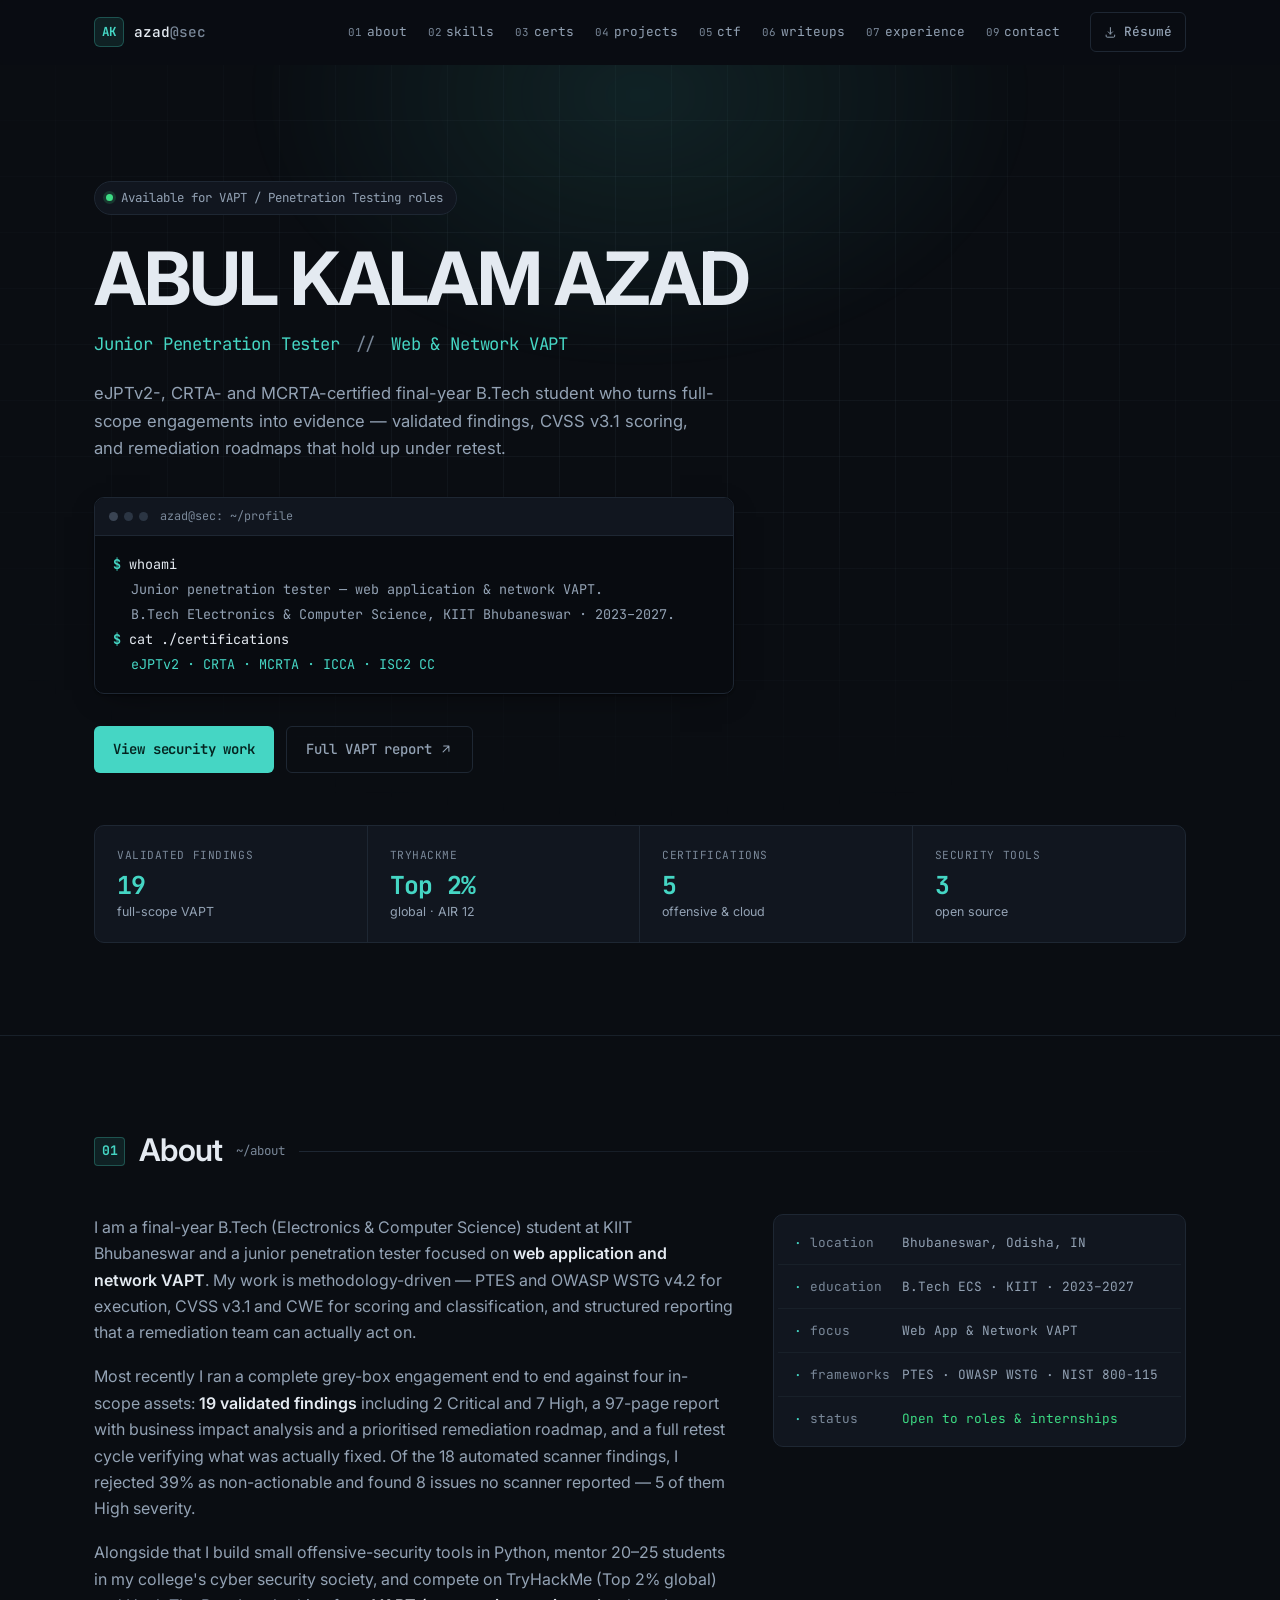
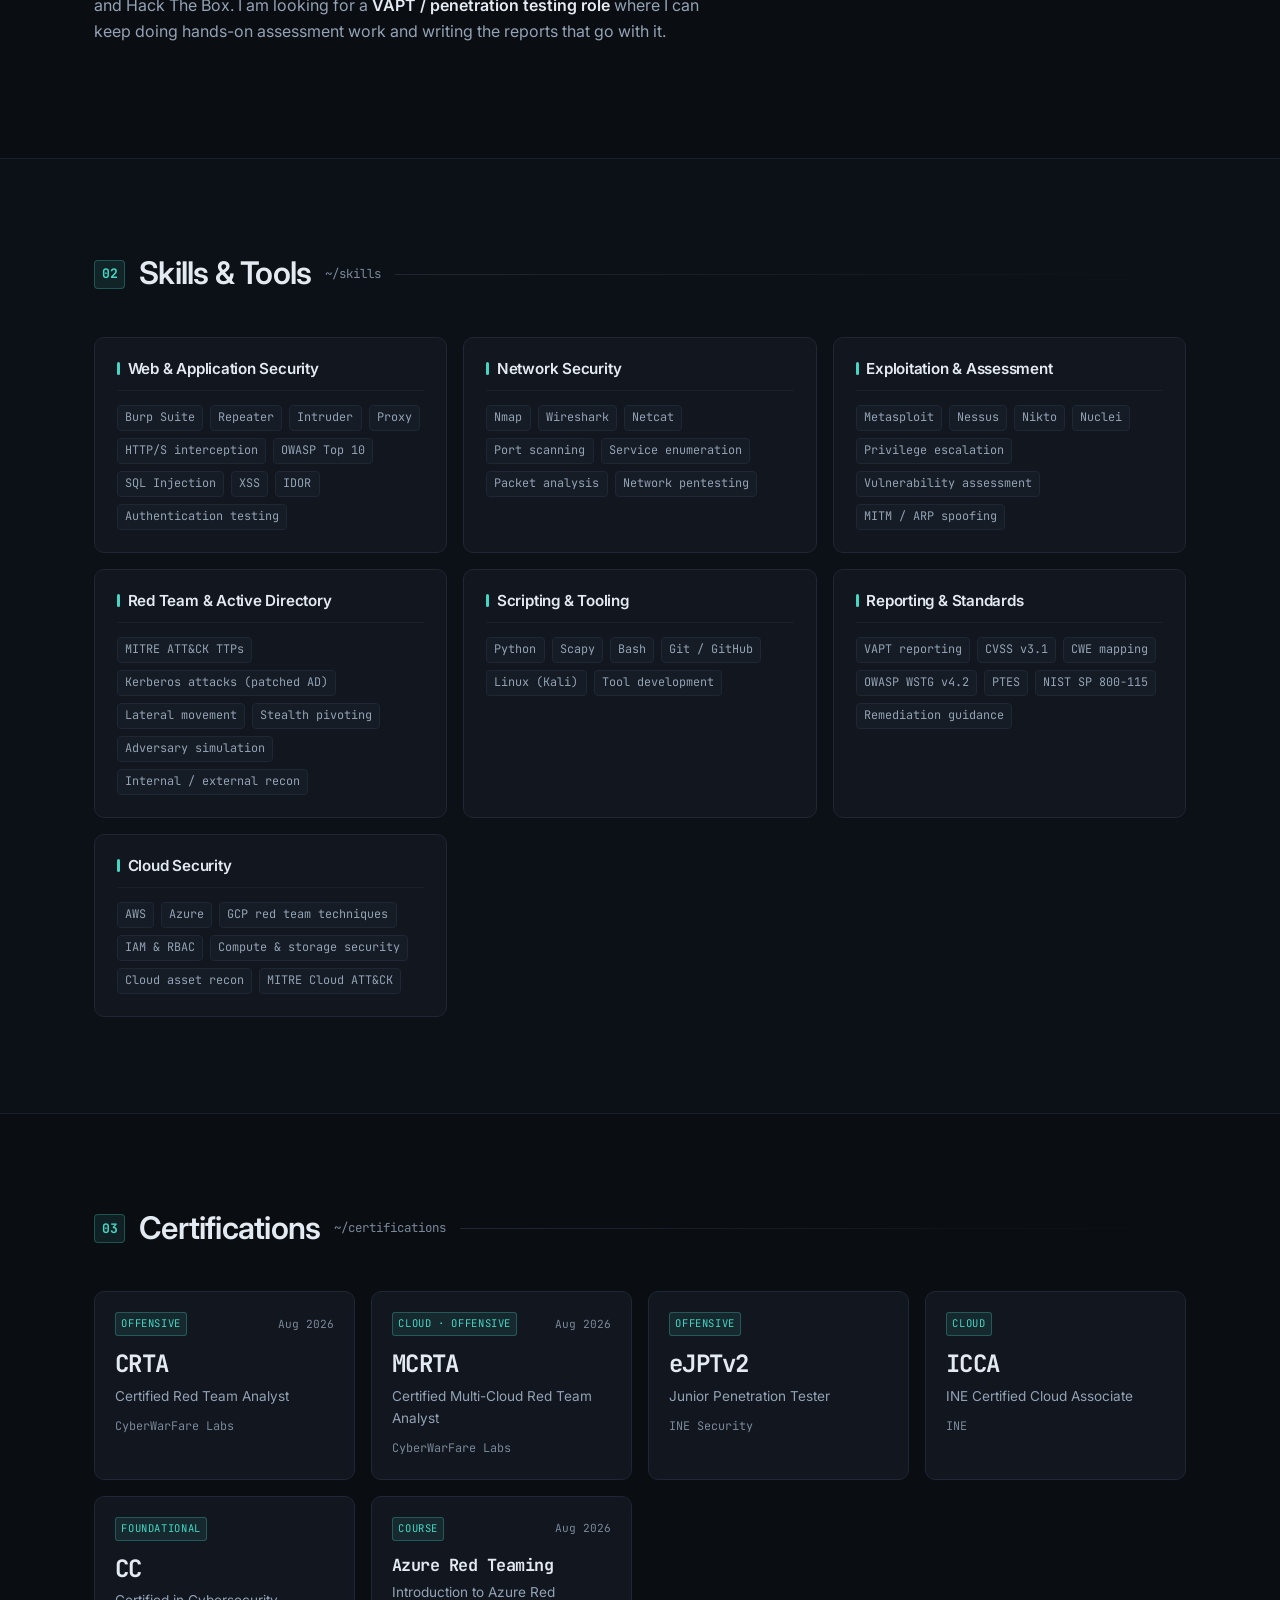
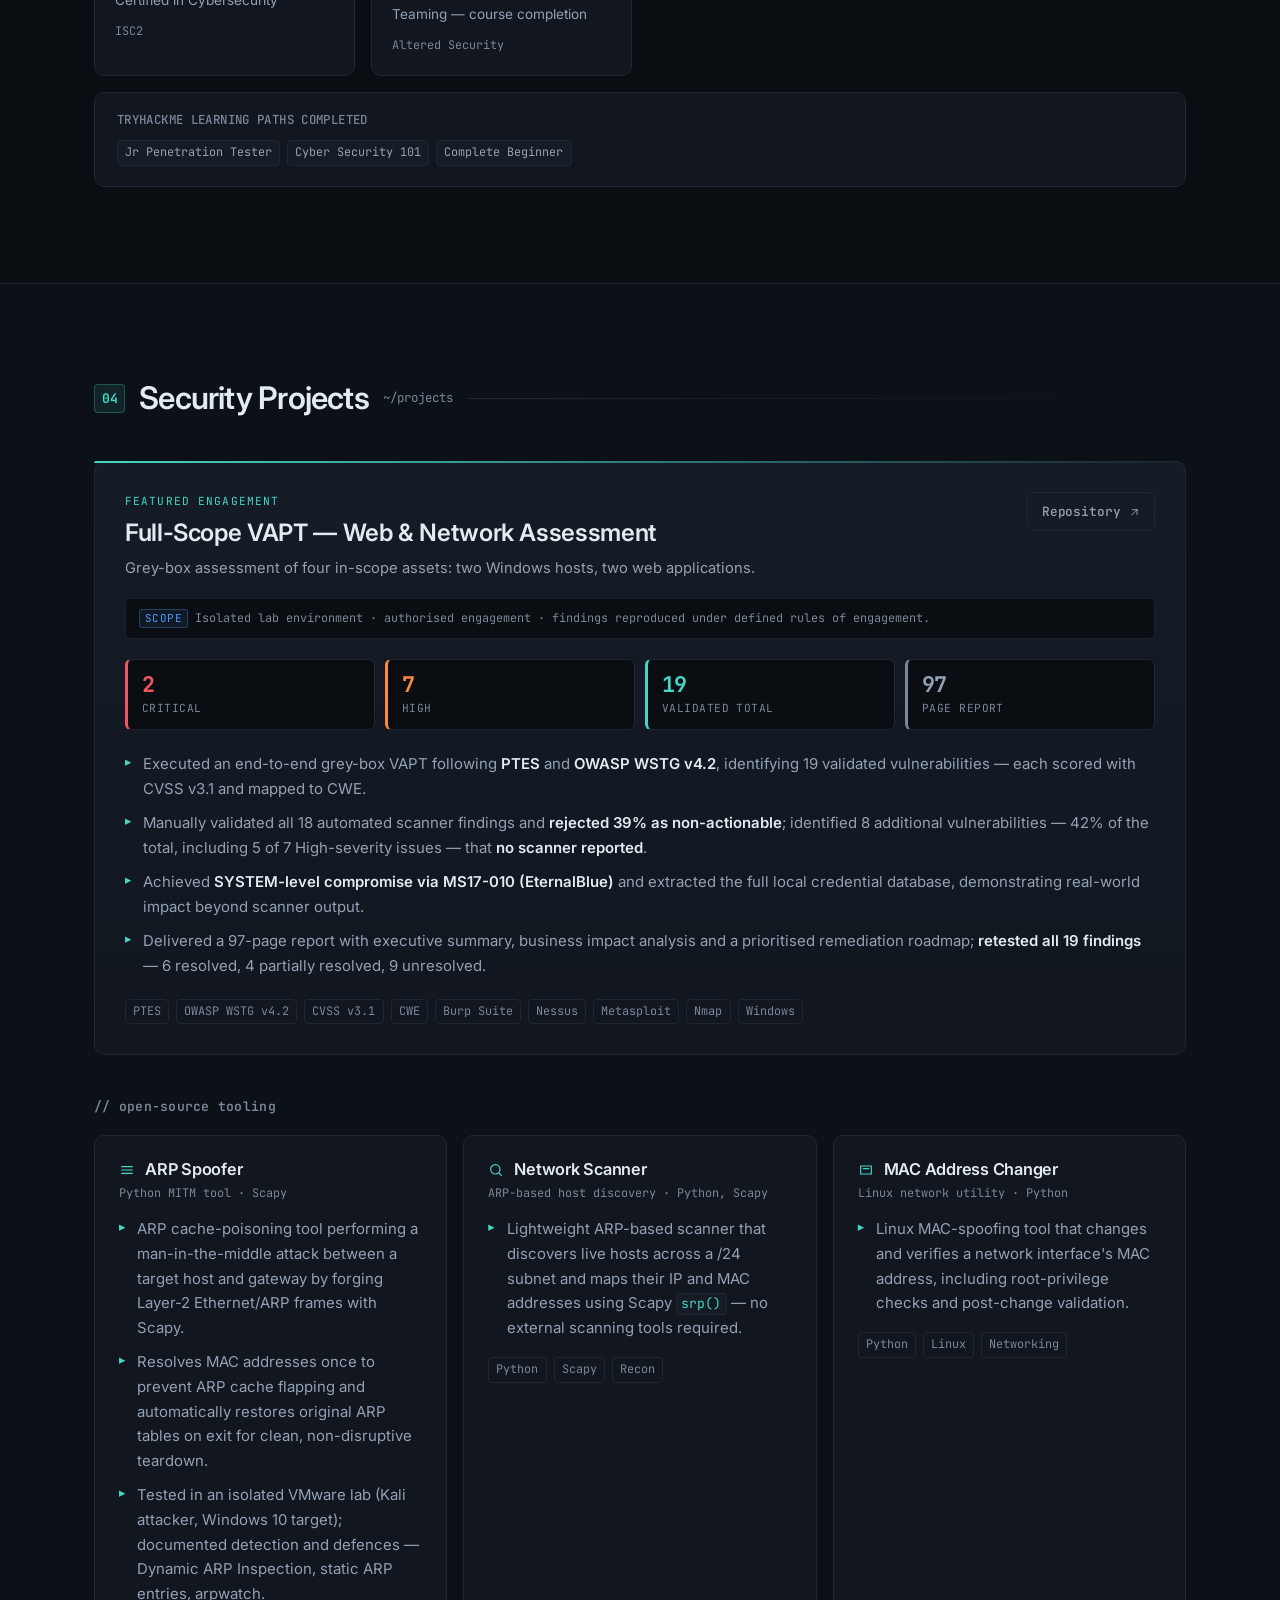
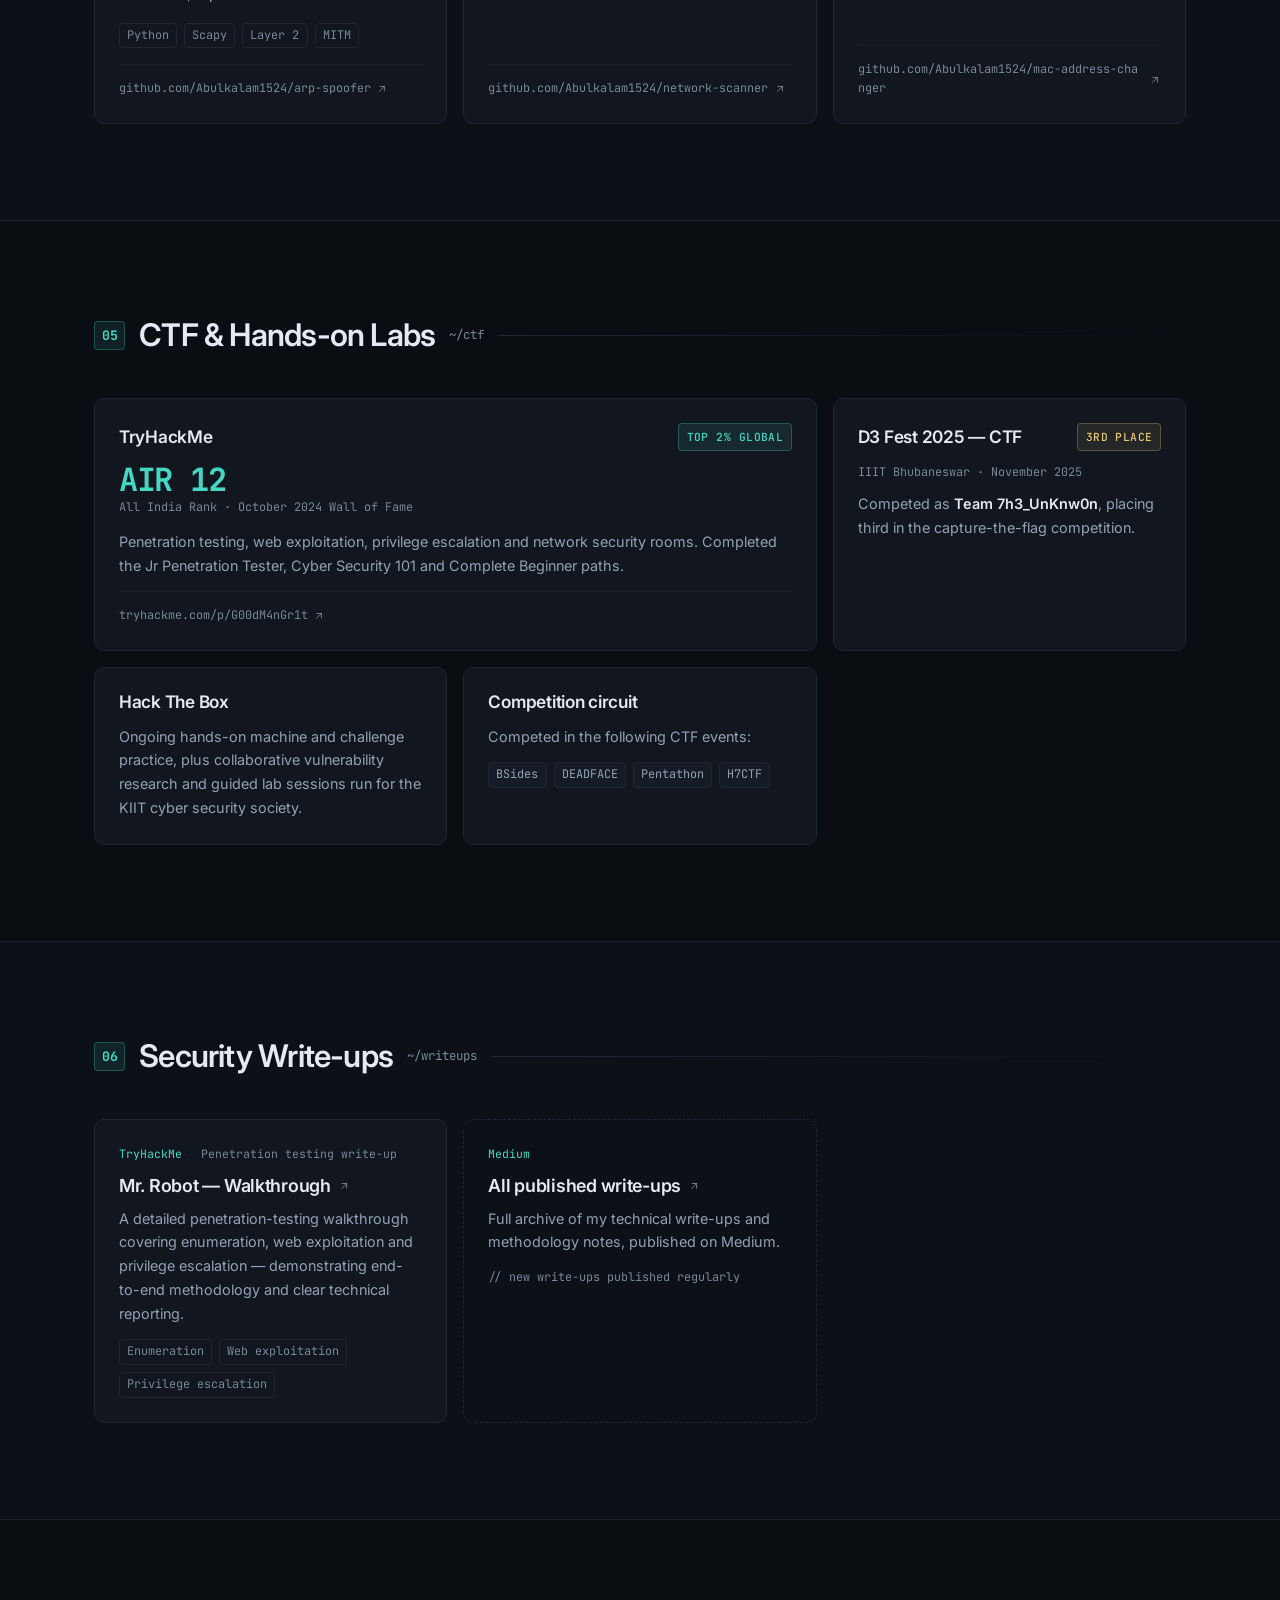
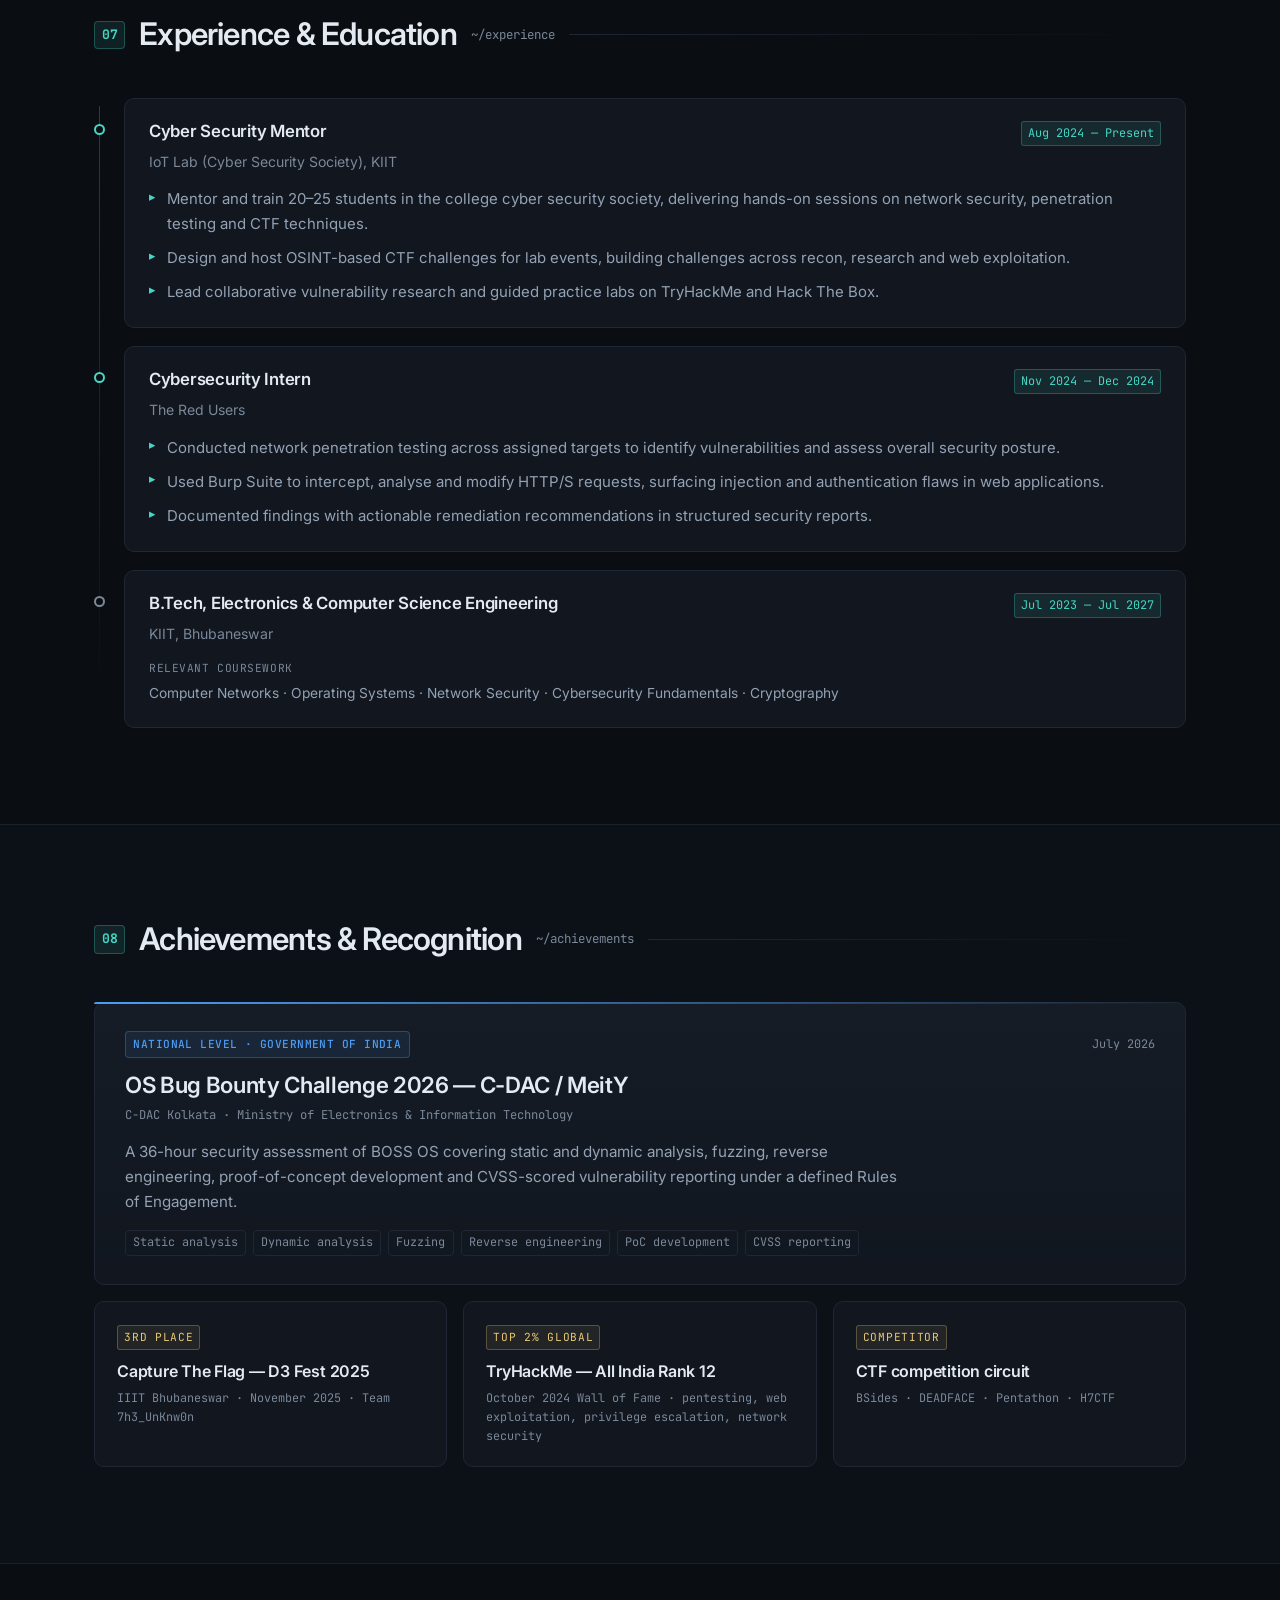
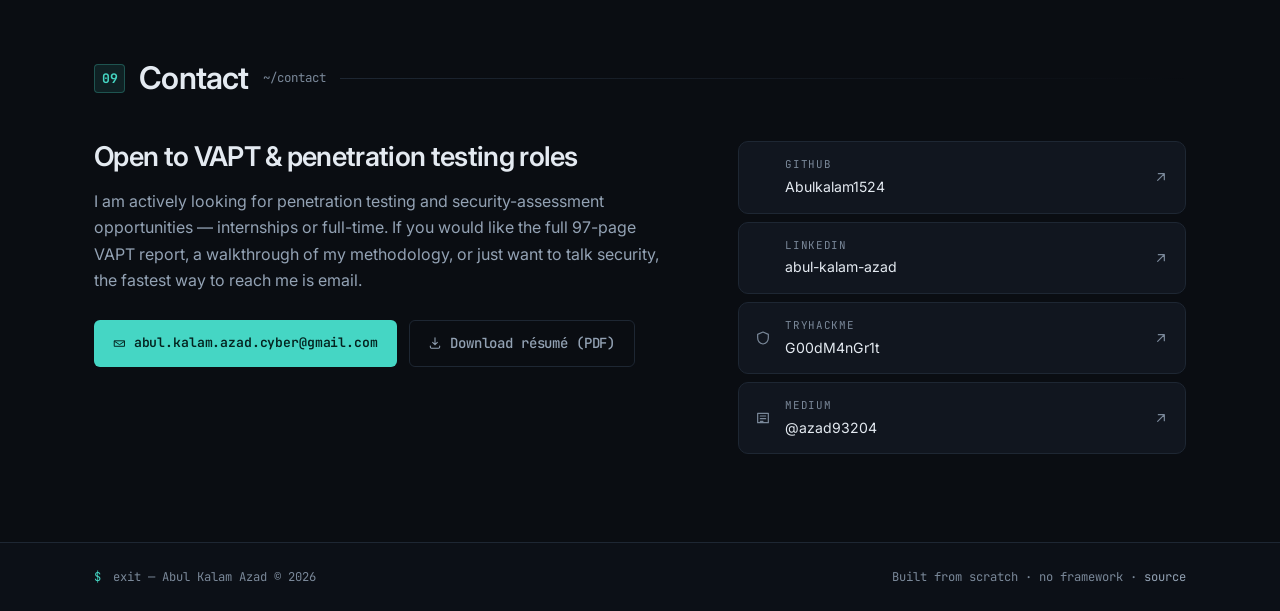
==== commit fd04c972: "Prepare certification verify-link styling Adds .cert-foot / .cert-verify styles and documents the ex" ====
--- a/index.html
+++ b/index.html
@@ -279,9 +279,28 @@
     </div>
 
     <!--
-      TIP: when you have public verification URLs, wrap the <h3> text in an anchor, e.g.
-      <h3 class="cert-name"><a href="https://VERIFY-URL" target="_blank" rel="noopener noreferrer">CRTA</a></h3>
-      Verified credentials are one of the strongest recruiter-trust signals you can add.
+      ══ ADDING VERIFICATION LINKS ══════════════════════════════════════════════
+      Replace a card's  <p class="cert-issuer">…</p>  with this footer block:
+
+        <div class="cert-foot">
+          <p class="cert-issuer mono">CyberWarFare Labs</p>
+          <a class="cert-verify" href="PASTE_URL_HERE" target="_blank" rel="noopener noreferrer">
+            Verify
+            <svg viewBox="0 0 24 24" aria-hidden="true" class="ico"><path d="M7 17 17 7m0 0H8m9 0v9"/></svg>
+          </a>
+        </div>
+
+      Where to find each URL:
+        CRTA / MCRTA  → labs.cyberwarfare.live  →  your credential page.
+                        Format: https://labs.cyberwarfare.live/credential/achievement/<ID>
+        eJPTv2 / ICCA → my.ine.com/certifications  →  open the cert, copy its share/verify link
+        ISC2 CC       → credly.com  →  your badge  →  "Share" → Public link
+                        Format: https://www.credly.com/badges/<uuid>/public_url
+        Azure RT      → Altered Security course-completion certificate (if it carries a verify URL)
+
+      Only add a link you have actually opened and confirmed loads and shows YOUR name.
+      A dead or wrong verify link is worse than no link at all.
+      ═══════════════════════════════════════════════════════════════════════════
     -->
     <div class="cert-grid">
       <article class="card cert" data-reveal>
--- a/assets/css/style.css
+++ b/assets/css/style.css
@@ -652,13 +652,40 @@
 }
 .cert-name-sm { font-size: 1.05rem; }
 .cert-full { font-size: .85rem; color: var(--text-dim); margin-bottom: 10px; }
+.cert-foot {
+  display: flex;
+  align-items: center;
+  justify-content: space-between;
+  gap: 10px;
+  margin-top: auto;      /* keeps footer lines aligned across a row */
+  padding-top: 10px;
+  border-top: 1px solid var(--border-soft);
+}
 .cert-issuer {
   font-size: .74rem;
   color: var(--text-mute);
-  margin-top: auto;      /* keeps issuer lines aligned across a row */
-  padding-top: 10px;
-  border-top: 1px solid var(--border-soft);
-}
+  margin: 0;
+}
+/* "Verify" affordance — only rendered on cards that have a real credential URL */
+.cert-verify {
+  display: inline-flex;
+  align-items: center;
+  gap: .3em;
+  font-family: var(--mono);
+  font-size: .7rem;
+  color: var(--text-mute);
+  border: 1px solid var(--border);
+  border-radius: 3px;
+  padding: .2em .5em;
+  white-space: nowrap;
+  transition: color .18s var(--ease), border-color .18s var(--ease), background .18s var(--ease);
+}
+.cert-verify:hover {
+  color: var(--accent);
+  border-color: var(--accent-line);
+  background: var(--accent-soft);
+}
+.cert-verify .ico { width: .8em; height: .8em; }
 
 .paths { margin-top: 16px; padding: 20px 22px; }
 .paths-title {
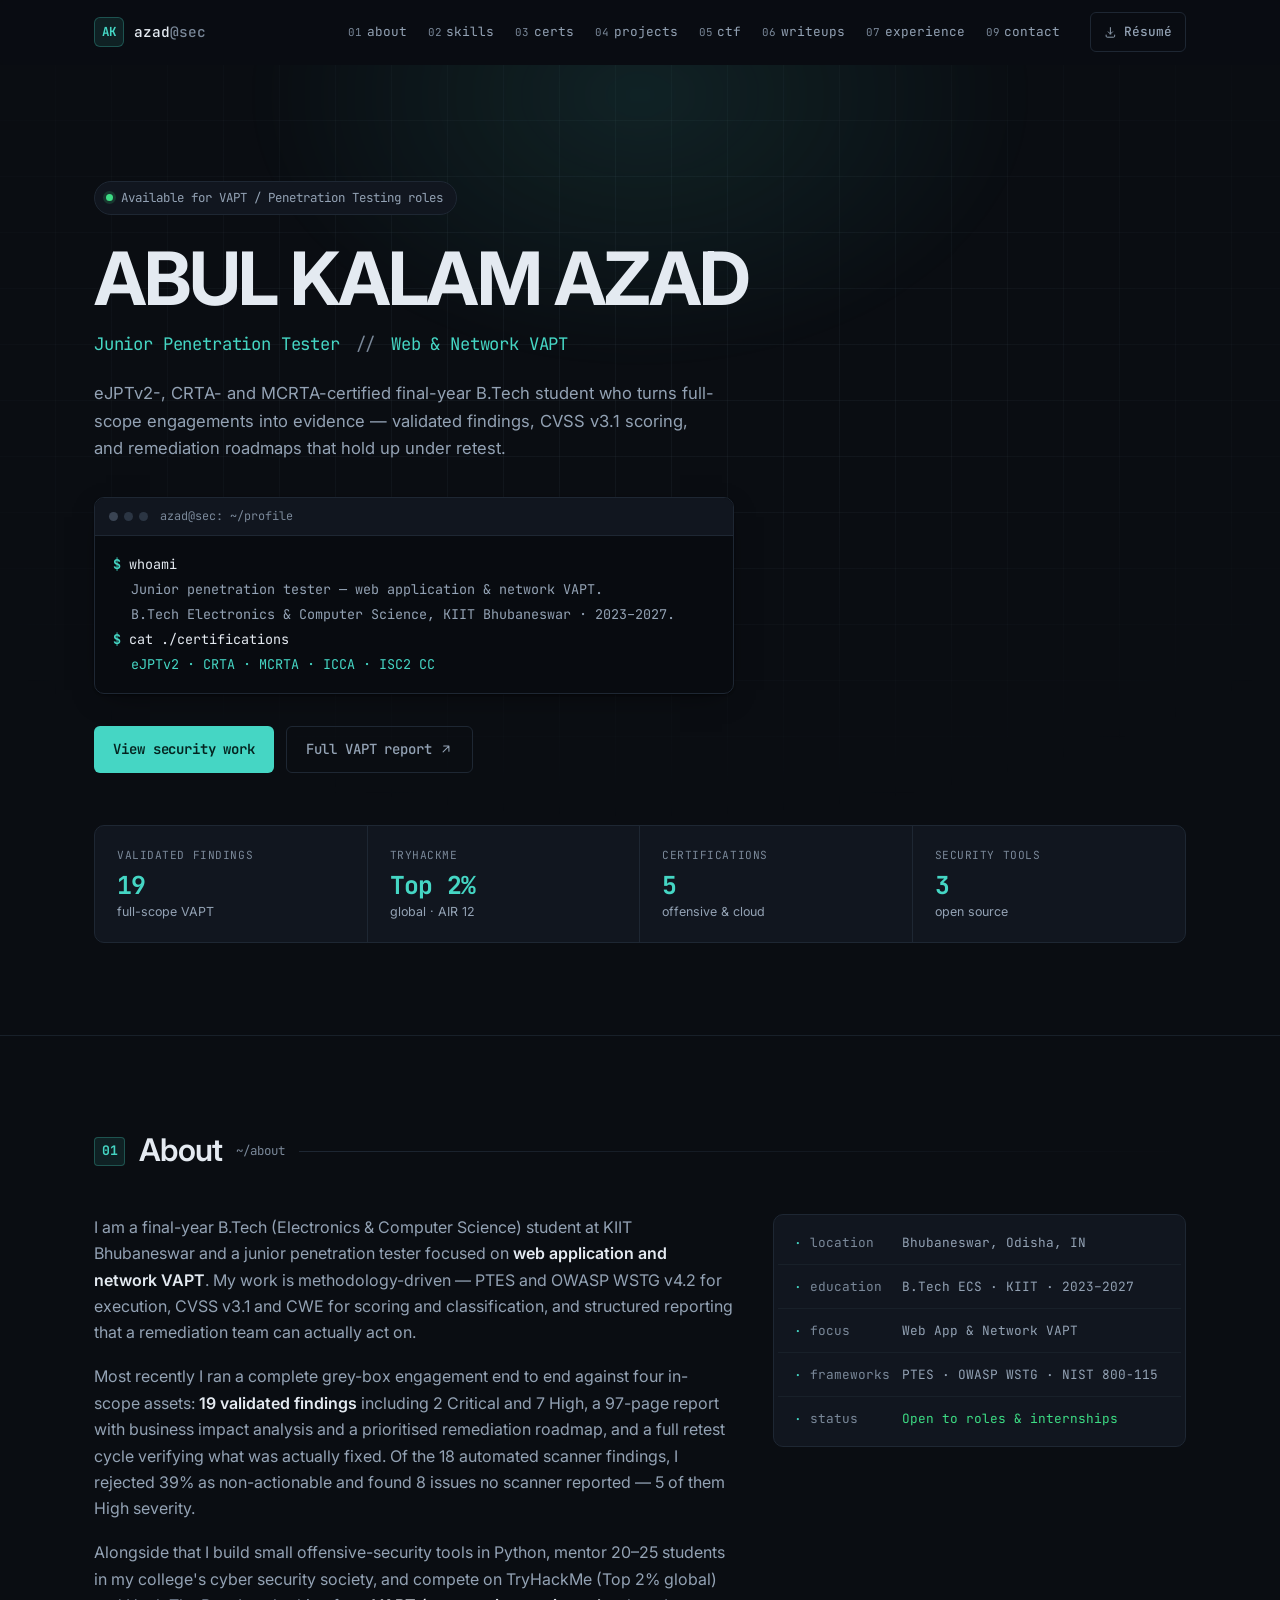
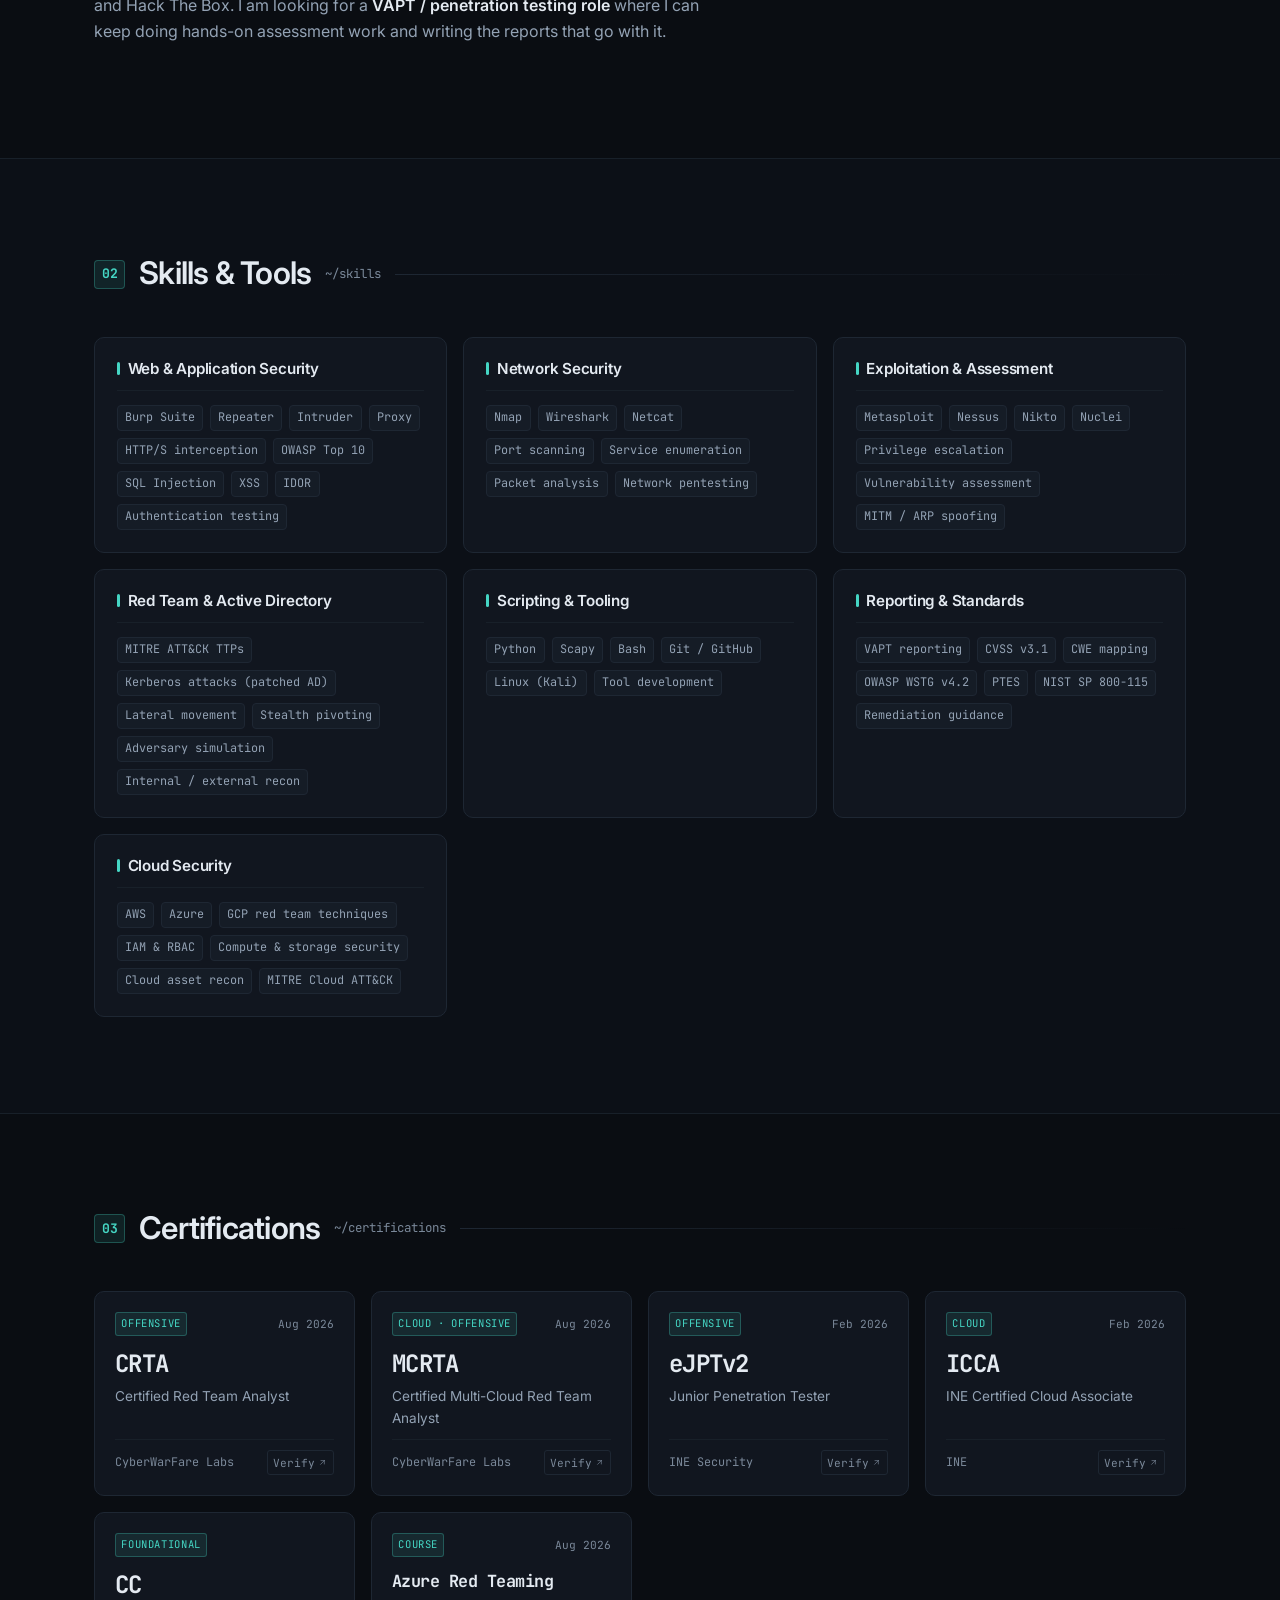
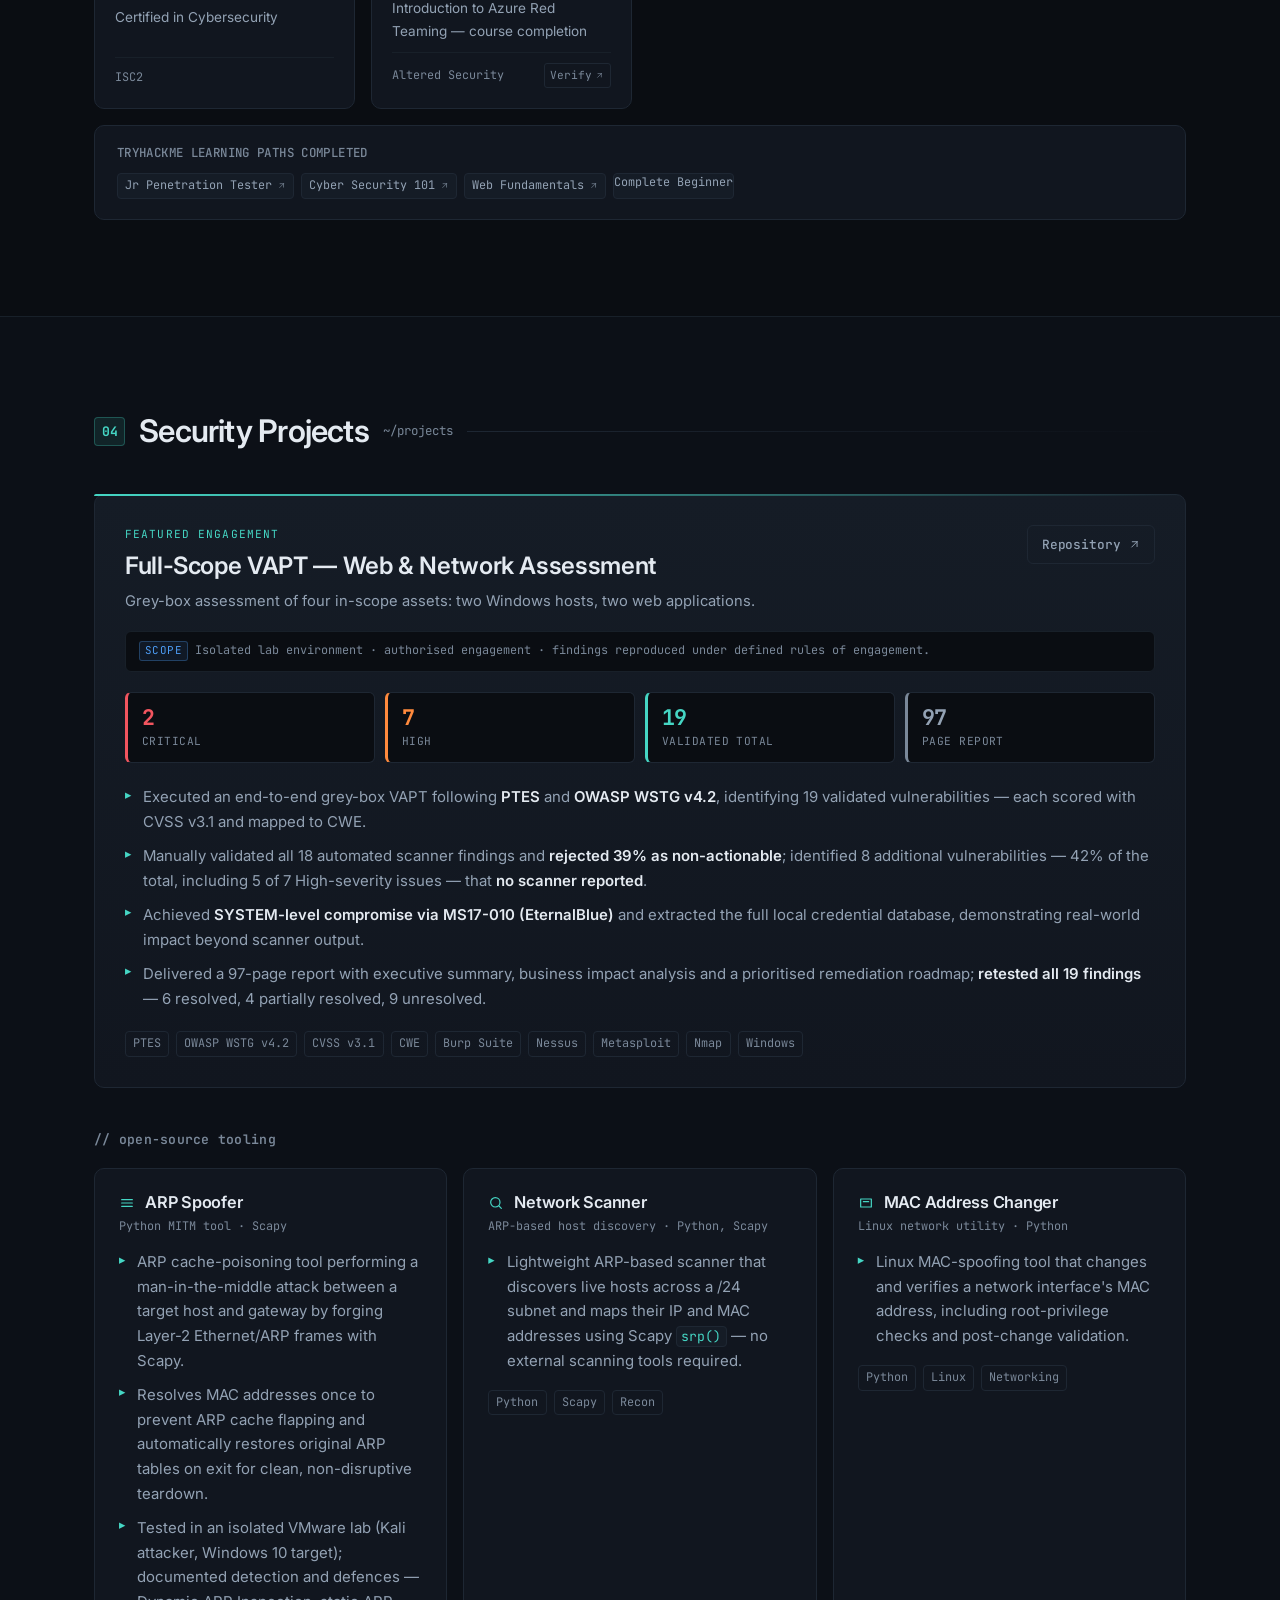
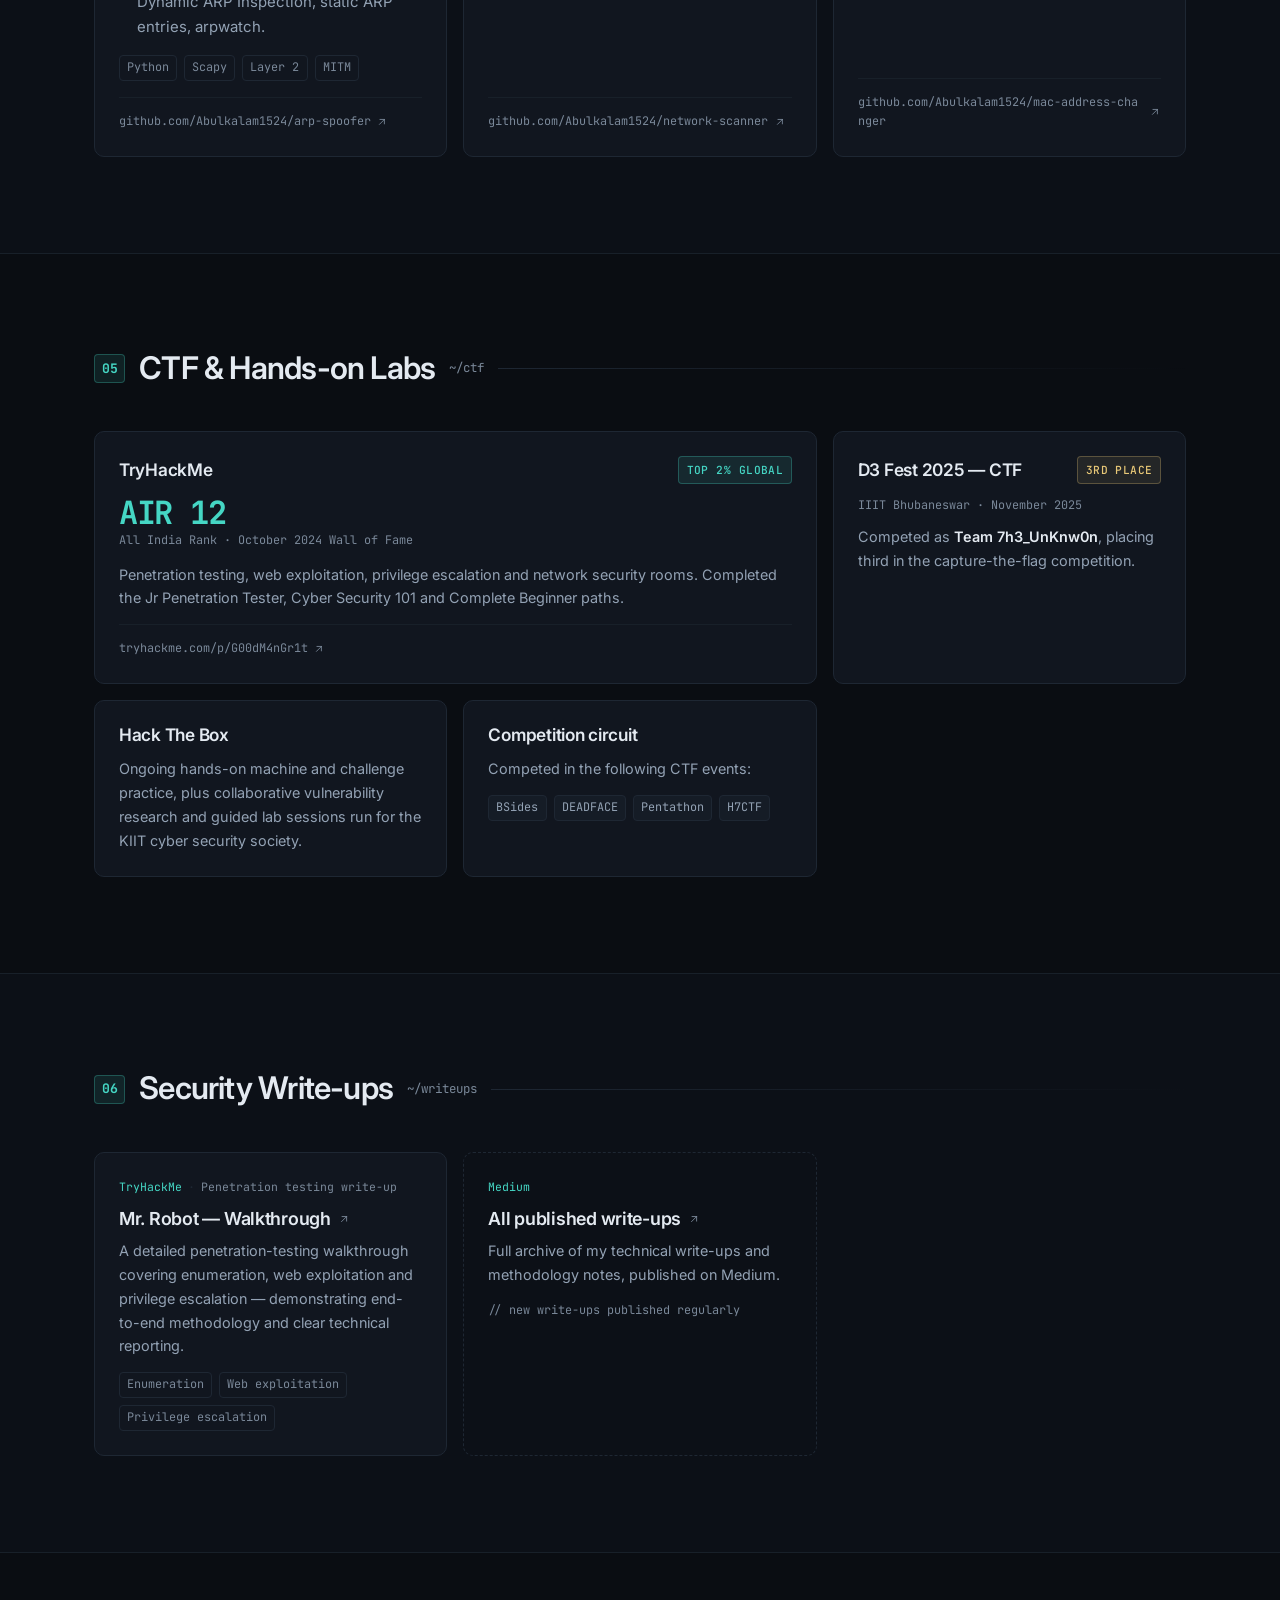
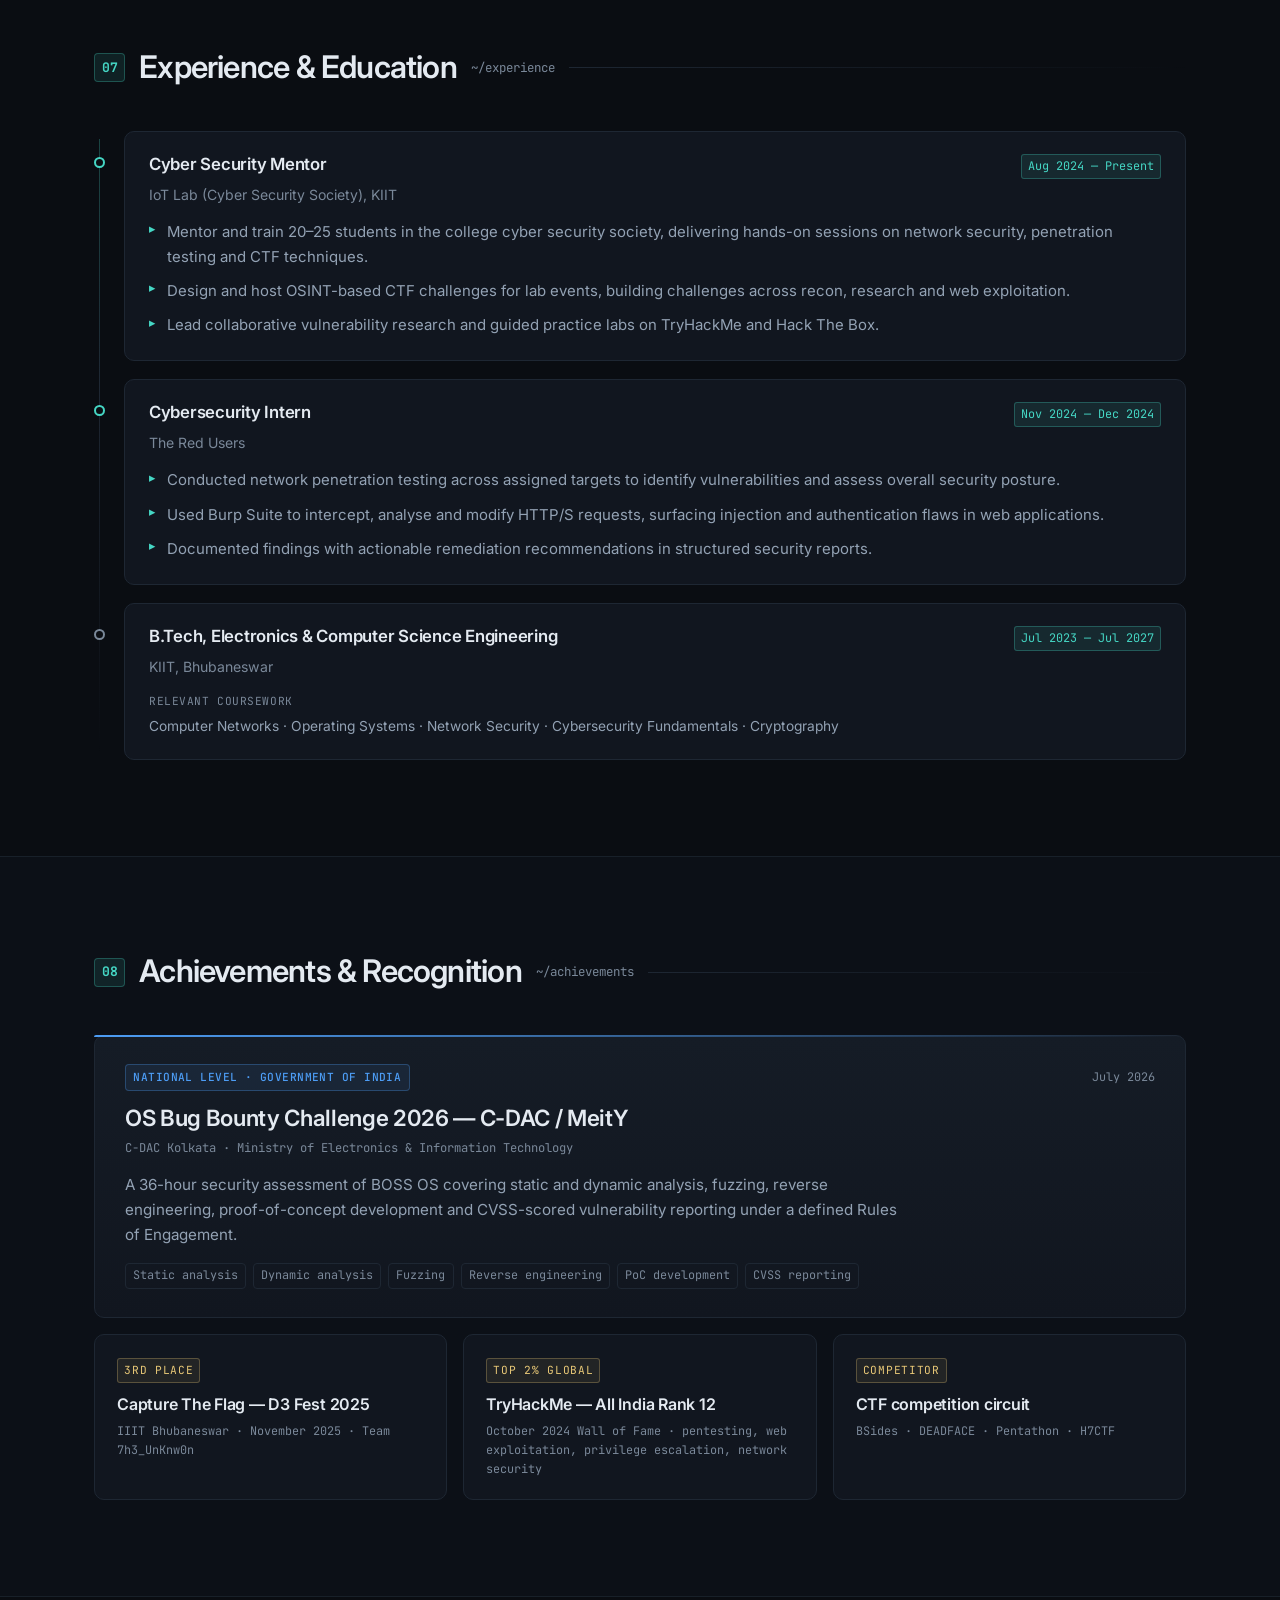
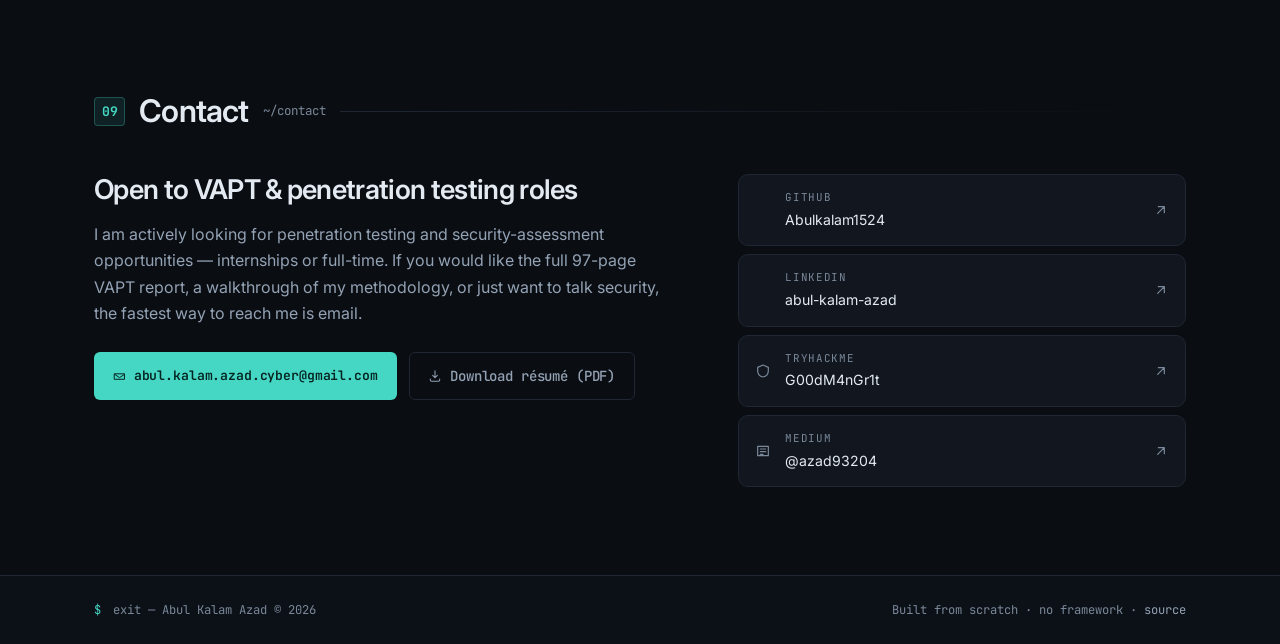
==== commit dcb0026a: "Add certification verification links Five verified credential links (each opened and confirmed to lo" ====
--- a/index.html
+++ b/index.html
@@ -307,49 +307,85 @@
         <div class="cert-top"><span class="cert-tag mono">offensive</span><span class="cert-date mono">Aug 2026</span></div>
         <h3 class="cert-name">CRTA</h3>
         <p class="cert-full">Certified Red Team Analyst</p>
-        <p class="cert-issuer mono">CyberWarFare Labs</p>
+        <div class="cert-foot">
+          <p class="cert-issuer mono">CyberWarFare Labs</p>
+          <a class="cert-verify" href="https://labs.cyberwarfare.live/credential/achievement/6a7e1d9be8da8e3978e18ee2" target="_blank" rel="noopener noreferrer" aria-label="Verify CRTA credential">
+            Verify
+            <svg viewBox="0 0 24 24" aria-hidden="true" class="ico"><path d="M7 17 17 7m0 0H8m9 0v9"/></svg>
+          </a>
+        </div>
       </article>
 
       <article class="card cert" data-reveal>
         <div class="cert-top"><span class="cert-tag mono">cloud · offensive</span><span class="cert-date mono">Aug 2026</span></div>
         <h3 class="cert-name">MCRTA</h3>
         <p class="cert-full">Certified Multi-Cloud Red Team Analyst</p>
-        <p class="cert-issuer mono">CyberWarFare Labs</p>
+        <div class="cert-foot">
+          <p class="cert-issuer mono">CyberWarFare Labs</p>
+          <a class="cert-verify" href="https://labs.cyberwarfare.live/credential/achievement/6a7e4bc3e8da8e3978e1a70b" target="_blank" rel="noopener noreferrer" aria-label="Verify MCRTA credential">
+            Verify
+            <svg viewBox="0 0 24 24" aria-hidden="true" class="ico"><path d="M7 17 17 7m0 0H8m9 0v9"/></svg>
+          </a>
+        </div>
       </article>
 
       <article class="card cert" data-reveal>
-        <div class="cert-top"><span class="cert-tag mono">offensive</span><span class="cert-date mono"></span></div>
+        <div class="cert-top"><span class="cert-tag mono">offensive</span><span class="cert-date mono">Feb 2026</span></div>
         <h3 class="cert-name">eJPTv2</h3>
         <p class="cert-full">Junior Penetration Tester</p>
-        <p class="cert-issuer mono">INE Security</p>
+        <div class="cert-foot">
+          <p class="cert-issuer mono">INE Security</p>
+          <a class="cert-verify" href="https://certs.ine.com/101bf67d-cc45-4af1-8d32-f7b8a9ac867c" target="_blank" rel="noopener noreferrer" aria-label="Verify eJPT credential">
+            Verify
+            <svg viewBox="0 0 24 24" aria-hidden="true" class="ico"><path d="M7 17 17 7m0 0H8m9 0v9"/></svg>
+          </a>
+        </div>
       </article>
 
       <article class="card cert" data-reveal>
-        <div class="cert-top"><span class="cert-tag mono">cloud</span><span class="cert-date mono"></span></div>
+        <div class="cert-top"><span class="cert-tag mono">cloud</span><span class="cert-date mono">Feb 2026</span></div>
         <h3 class="cert-name">ICCA</h3>
         <p class="cert-full">INE Certified Cloud Associate</p>
-        <p class="cert-issuer mono">INE</p>
+        <div class="cert-foot">
+          <p class="cert-issuer mono">INE</p>
+          <a class="cert-verify" href="https://certs.ine.com/ca3f4500-b929-4881-b0d8-a90a1eb17d02" target="_blank" rel="noopener noreferrer" aria-label="Verify ICCA credential">
+            Verify
+            <svg viewBox="0 0 24 24" aria-hidden="true" class="ico"><path d="M7 17 17 7m0 0H8m9 0v9"/></svg>
+          </a>
+        </div>
       </article>
 
       <article class="card cert" data-reveal>
         <div class="cert-top"><span class="cert-tag mono">foundational</span><span class="cert-date mono"></span></div>
         <h3 class="cert-name">CC</h3>
         <p class="cert-full">Certified in Cybersecurity</p>
-        <p class="cert-issuer mono">ISC2</p>
+        <!-- No verify link yet: add the Credly public badge URL when available. -->
+        <div class="cert-foot">
+          <p class="cert-issuer mono">ISC2</p>
+        </div>
       </article>
 
       <article class="card cert" data-reveal>
         <div class="cert-top"><span class="cert-tag mono">course</span><span class="cert-date mono">Aug 2026</span></div>
         <h3 class="cert-name cert-name-sm">Azure Red Teaming</h3>
         <p class="cert-full">Introduction to Azure Red Teaming — course completion</p>
-        <p class="cert-issuer mono">Altered Security</p>
+        <div class="cert-foot">
+          <p class="cert-issuer mono">Altered Security</p>
+          <a class="cert-verify" href="https://badges.enterprisesecurity.io/verify?badgeMappingId=e9af6a3c-52d3-45db-8be4-94da01a31895" target="_blank" rel="noopener noreferrer" aria-label="Verify Azure Red Teaming badge">
+            Verify
+            <svg viewBox="0 0 24 24" aria-hidden="true" class="ico"><path d="M7 17 17 7m0 0H8m9 0v9"/></svg>
+          </a>
+        </div>
       </article>
     </div>
 
     <div class="paths card" data-reveal>
       <h3 class="paths-title mono">TryHackMe learning paths completed</h3>
-      <ul class="chips">
-        <li>Jr Penetration Tester</li><li>Cyber Security 101</li><li>Complete Beginner</li>
+      <ul class="chips chips-link">
+        <li><a href="https://tryhackme-certificates.s3-eu-west-1.amazonaws.com/THM-JWHBHZ0D8L.png" target="_blank" rel="noopener noreferrer">Jr Penetration Tester<svg viewBox="0 0 24 24" aria-hidden="true" class="ico"><path d="M7 17 17 7m0 0H8m9 0v9"/></svg></a></li>
+        <li><a href="https://tryhackme-certificates.s3-eu-west-1.amazonaws.com/THM-4GUUOFZN07.png" target="_blank" rel="noopener noreferrer">Cyber Security 101<svg viewBox="0 0 24 24" aria-hidden="true" class="ico"><path d="M7 17 17 7m0 0H8m9 0v9"/></svg></a></li>
+        <li><a href="https://tryhackme-certificates.s3-eu-west-1.amazonaws.com/THM-B1MBUMGGUG.png" target="_blank" rel="noopener noreferrer">Web Fundamentals<svg viewBox="0 0 24 24" aria-hidden="true" class="ico"><path d="M7 17 17 7m0 0H8m9 0v9"/></svg></a></li>
+        <li>Complete Beginner</li>
       </ul>
     </div>
   </div>
--- a/assets/css/style.css
+++ b/assets/css/style.css
@@ -217,6 +217,20 @@
 }
 .chips-tag li { color: var(--text-mute); background: transparent; }
 
+/* chips that link out to a certificate / credential */
+.chips-link li { padding: 0; }
+.chips-link a {
+  display: inline-flex;
+  align-items: center;
+  gap: .4em;
+  color: var(--text-dim);
+  padding: .26em .6em;
+  border-radius: 4px;
+}
+.chips-link a:hover { color: var(--accent); background: var(--accent-soft); }
+.chips-link .ico { width: .78em; height: .78em; color: var(--text-mute); }
+.chips-link a:hover .ico { color: var(--accent); }
+
 .badge {
   font-size: .7rem;
   font-weight: 500;
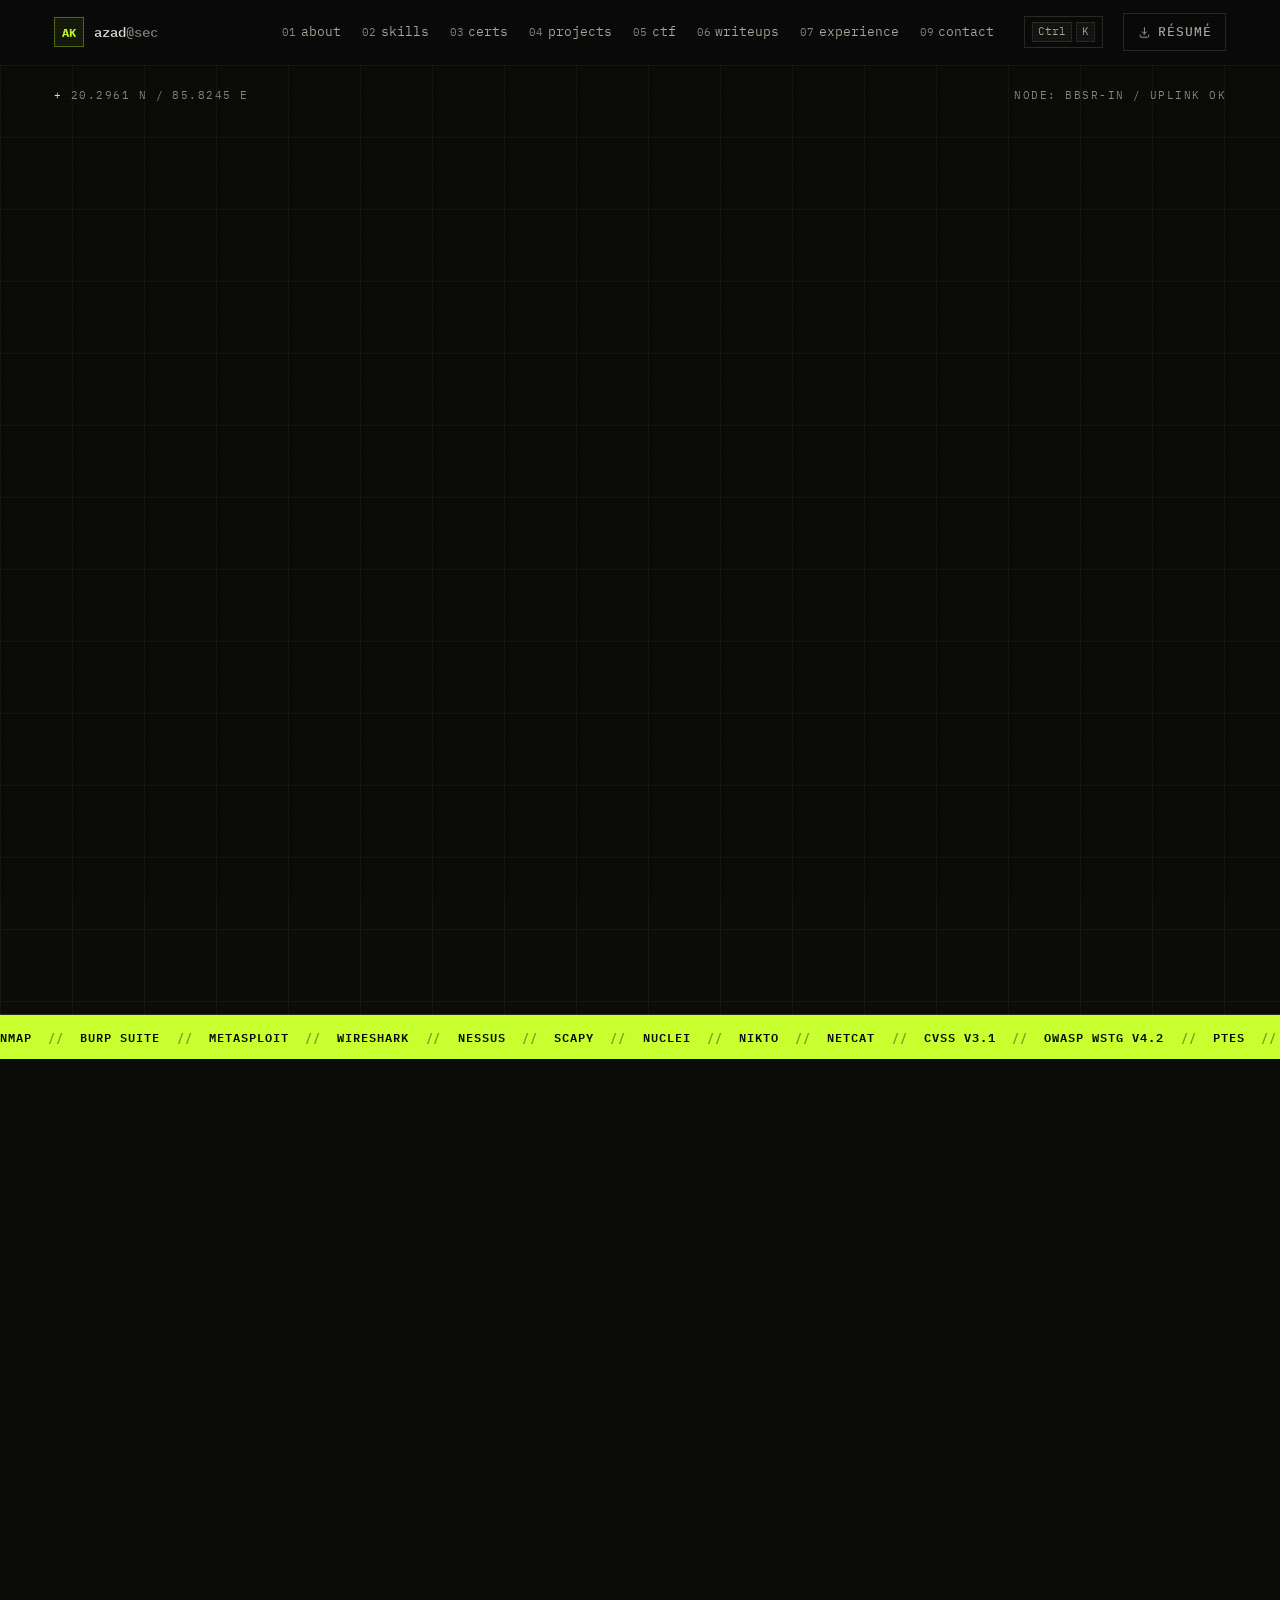
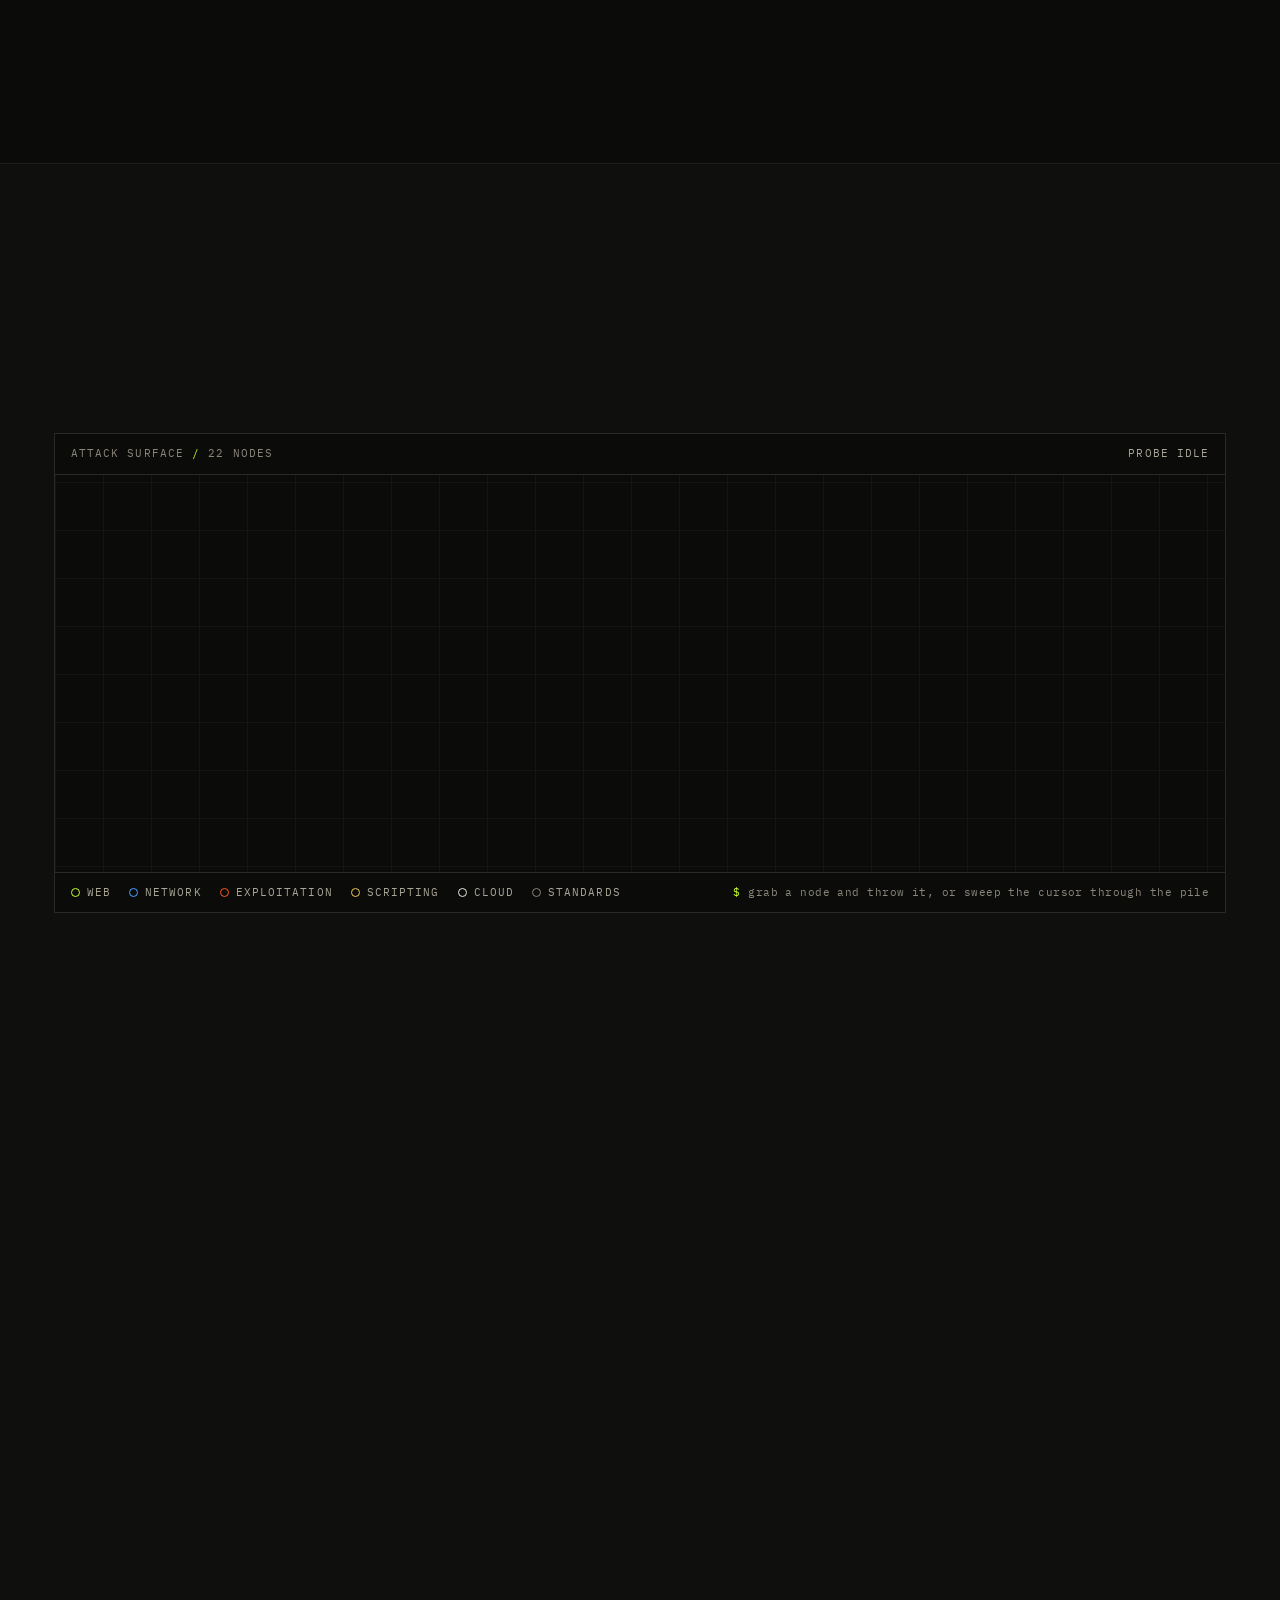
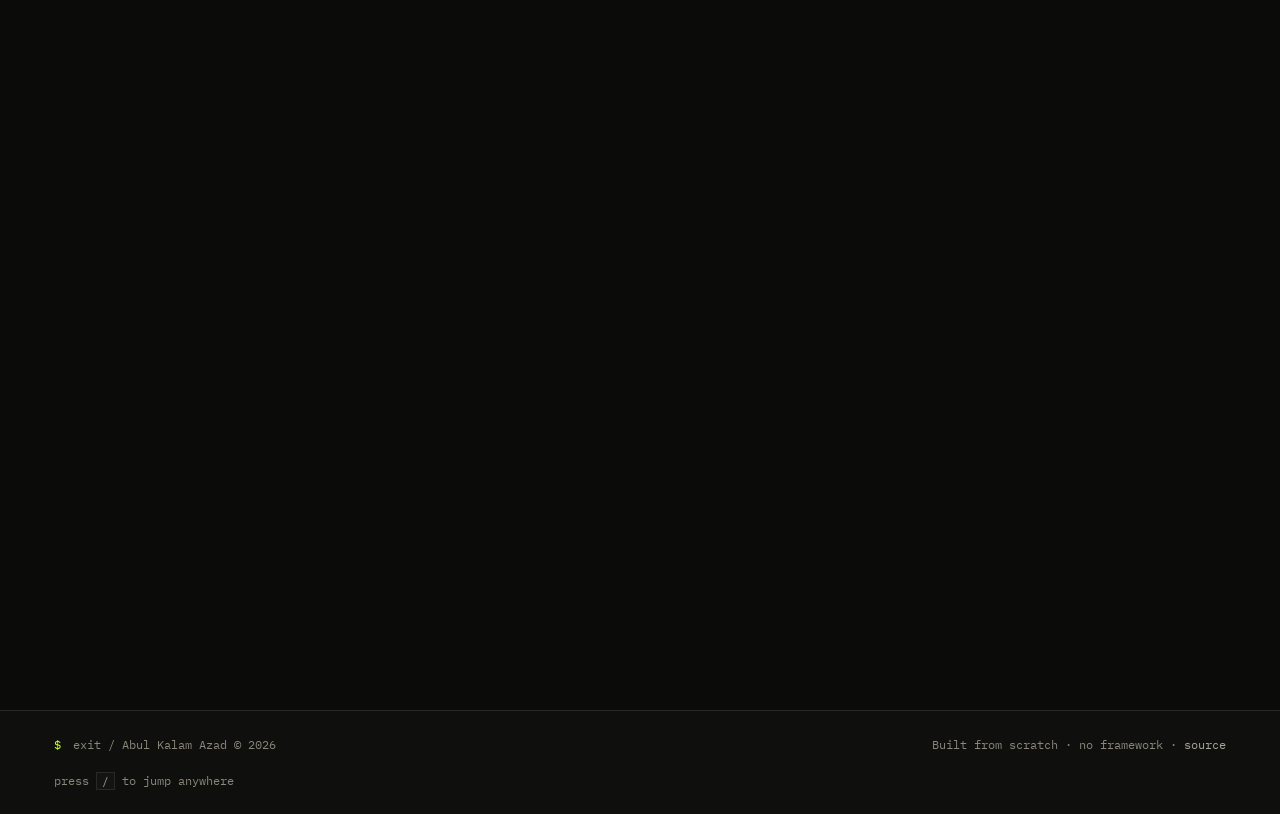
==== commit e91642b6: "Redesign: hacker aesthetic, globe intro, skills field, contact form Reworks the look so it stops rea" ====
--- a/index.html
+++ b/index.html
@@ -3,26 +3,26 @@
 <head>
 <meta charset="utf-8">
 <meta name="viewport" content="width=device-width, initial-scale=1">
-<title>Abul Kalam Azad — Junior Penetration Tester | Web &amp; Network VAPT</title>
-<meta name="description" content="eJPTv2, CRTA and MCRTA certified junior penetration tester specialising in web application and network VAPT — full-scope engagements, CVSS v3.1 reporting.">
+<title>Abul Kalam Azad | Junior Penetration Tester, Web &amp; Network VAPT</title>
+<meta name="description" content="eJPTv2, CRTA and MCRTA certified junior penetration tester specialising in web application and network VAPT, with full-scope engagements and CVSS v3.1 reporting.">
 <meta name="author" content="Abul Kalam Azad">
 <meta name="robots" content="index, follow">
 <link rel="canonical" href="https://abul-kalam-azad.pages.dev/">
-<meta name="theme-color" content="#0a0d12">
+<meta name="theme-color" content="#0b0b0a">
 <meta name="color-scheme" content="dark">
 
 <!-- Open Graph / social -->
 <meta property="og:type" content="profile">
 <meta property="og:site_name" content="Abul Kalam Azad">
-<meta property="og:title" content="Abul Kalam Azad — Junior Penetration Tester | Web &amp; Network VAPT">
+<meta property="og:title" content="Abul Kalam Azad | Junior Penetration Tester, Web &amp; Network VAPT">
 <meta property="og:description" content="eJPTv2, CRTA and MCRTA certified junior penetration tester. Full-scope VAPT engagements, CVSS v3.1 reporting, open-source security tooling, TryHackMe Top 2% global.">
 <meta property="og:url" content="https://abul-kalam-azad.pages.dev/">
 <meta property="og:image" content="https://abul-kalam-azad.pages.dev/assets/img/og.png">
 <meta property="og:image:width" content="1200">
 <meta property="og:image:height" content="630">
-<meta property="og:image:alt" content="Abul Kalam Azad — Junior Penetration Tester, Web and Network VAPT">
+<meta property="og:image:alt" content="Abul Kalam Azad, Junior Penetration Tester, Web and Network VAPT">
 <meta name="twitter:card" content="summary_large_image">
-<meta name="twitter:title" content="Abul Kalam Azad — Junior Penetration Tester">
+<meta name="twitter:title" content="Abul Kalam Azad | Junior Penetration Tester">
 <meta name="twitter:description" content="eJPTv2 / CRTA / MCRTA certified. Web application and network VAPT, CVSS v3.1 reporting, open-source security tooling.">
 <meta name="twitter:image" content="https://abul-kalam-azad.pages.dev/assets/img/og.png">
 
@@ -31,14 +31,18 @@
 
 <link rel="preconnect" href="https://fonts.googleapis.com">
 <link rel="preconnect" href="https://fonts.gstatic.com" crossorigin>
-<link rel="stylesheet" href="https://fonts.googleapis.com/css2?family=Inter:wght@400;500;600;700&amp;family=JetBrains+Mono:wght@400;500;700&amp;display=swap">
+<link rel="stylesheet" href="https://fonts.googleapis.com/css2?family=Archivo:wght@400;500;600;700&amp;family=Chakra+Petch:wght@500;600;700&amp;family=IBM+Plex+Mono:wght@400;500;600&amp;display=swap">
 <link rel="stylesheet" href="assets/css/style.css">
+<!-- sync on purpose: decides before first paint whether the intro plays -->
+<script src="assets/js/loader.js"></script>
 
 <!-- No-JS fallback: reveal-on-scroll content must never stay hidden -->
 <noscript><style>
   [data-reveal] { opacity: 1 !important; transform: none !important; }
   .term-body [data-step] { opacity: 1 !important; }
   .cursor { display: none !important; }
+  .field { display: none !important; }
+  .ccard-copy, .cform { display: none !important; }
 </style></noscript>
 
 <script type="application/ld+json">
@@ -63,12 +67,36 @@
 </script>
 </head>
 <body>
+
+<!--
+  Intro: globe -> India -> zoom -> white flash. Drawn on canvas by loader.js.
+  Only shown when loader.js adds .is-loading to <html>, so with JS off it never
+  appears. Plays on every load; skipped under prefers-reduced-motion.
+-->
+<div class="loader" id="loader" aria-hidden="true">
+  <canvas class="loader-globe" id="loaderGlobe"></canvas>
+  <div class="loader-head mono">
+    <span>azad@sec <b>/</b> geolocate</span>
+    <button class="loader-skip" id="loaderSkip" type="button" tabindex="-1">skip &rsaquo;</button>
+  </div>
+  <div class="loader-log mono" id="loaderLog">
+    <p><span class="t">[0.000]</span>init <span class="a">azad@sec</span>, shell up</p>
+    <p><span class="t">[0.412]</span>resolving operator location</p>
+    <p><span class="t">[1.106]</span>fix <span class="a">20.2961 N  85.8245 E</span></p>
+    <p><span class="t">[1.730]</span>region bhubaneswar, odisha, <span class="a">IN</span></p>
+    <p><span class="t">[2.380]</span>certs <span class="a">eJPTv2 CRTA MCRTA ICCA CC</span></p>
+    <p><span class="t">[2.941]</span>access <span class="hot">granted</span></p>
+  </div>
+</div>
+<div class="loader-flash" id="loaderFlash" aria-hidden="true"></div>
+
 <div class="progress" id="progress" aria-hidden="true"></div>
+<div class="fx" aria-hidden="true"></div>
 <a class="skip-link" href="#main">Skip to main content</a>
 
 <header class="site-header" id="header">
   <div class="wrap header-inner">
-    <a class="brand" href="#top" aria-label="Abul Kalam Azad — home">
+    <a class="brand" href="#top" aria-label="Abul Kalam Azad, home">
       <span class="brand-mark" aria-hidden="true">AK</span>
       <span class="brand-text mono"><span class="brand-name">azad</span><span class="brand-dim">@sec</span></span>
     </a>
@@ -86,6 +114,10 @@
       </ul>
     </nav>
 
+    <button class="cmdk mono" id="cmdkBtn" type="button" aria-label="Open the jump-to menu">
+      <kbd id="cmdkKey">Ctrl</kbd><kbd>K</kbd>
+    </button>
+
     <a class="btn btn-sm btn-outline header-cta" href="assets/files/Abul_Kalam_Azad_Resume.pdf" download>
       <svg viewBox="0 0 24 24" aria-hidden="true" class="ico"><path d="M12 3v12m0 0 4-4m-4 4-4-4M4 17v2a2 2 0 0 0 2 2h12a2 2 0 0 0 2-2v-2"/></svg>
       Résumé
@@ -101,93 +133,114 @@
 
 <!-- ═══════════ HERO ═══════════ -->
 <section class="hero" id="top">
-  <div class="hero-bg" aria-hidden="true"><span class="grid"></span><span class="glow"></span></div>
+  <div class="hero-bg" aria-hidden="true">
+    <span class="grid"></span>
+    <span class="hero-coord hero-coord-l mono">20.2961 N / 85.8245 E</span>
+    <span class="hero-coord hero-coord-r mono">node: bbsr-in / uplink ok</span>
+  </div>
   <div class="wrap hero-inner">
 
-    <p class="status" data-reveal>
-      <span class="dot" aria-hidden="true"></span>
-      <span>Available for VAPT / Penetration Testing roles</span>
+    <p class="status mono" data-reveal>
+      <span class="status-tag">online</span>
+      <span>open to VAPT and pentest roles</span>
     </p>
 
-    <h1 class="hero-name glitch" data-text="ABUL KALAM AZAD" data-reveal>ABUL KALAM AZAD</h1>
+    <h1 class="hero-name" data-reveal aria-label="Abul Kalam Azad">
+      <span class="glitch" data-text="ABUL KALAM">ABUL KALAM</span>
+      <span class="hero-l2"><span class="glitch" data-text="AZAD">AZAD</span><span class="hero-dot" aria-hidden="true">.</span></span>
+    </h1>
 
     <p class="hero-role mono" data-reveal>
       Junior Penetration Tester <span class="sep" aria-hidden="true">//</span> Web &amp; Network VAPT
     </p>
 
-    <p class="hero-lede" data-reveal>
-      eJPTv2-, CRTA- and MCRTA-certified final-year B.Tech student who turns full-scope engagements into
-      evidence — validated findings, CVSS v3.1 scoring, and remediation roadmaps that hold up under retest.
-    </p>
-
-    <div class="term" data-reveal role="figure" aria-label="Profile summary">
-      <div class="term-bar">
-        <span class="term-dots" aria-hidden="true"><i></i><i></i><i></i></span>
-        <span class="term-title mono">azad@sec: ~/profile</span>
-      </div>
-      <div class="term-body mono" id="term">
-        <p class="line"><span class="prompt" aria-hidden="true">$</span><span class="cmd" data-type="whoami">whoami</span><span class="cursor" aria-hidden="true"></span></p>
-        <p class="out" data-step>Junior penetration tester — web application &amp; network VAPT.</p>
-        <p class="out" data-step>B.Tech Electronics &amp; Computer Science, KIIT Bhubaneswar · 2023–2027.</p>
-        <p class="line" data-step><span class="prompt" aria-hidden="true">$</span><span class="cmd">cat ./certifications</span></p>
-        <p class="out out-accent" data-step>eJPTv2 · CRTA · MCRTA · ICCA · ISC2 CC</p>
-      </div>
-    </div>
-
-    <div class="hero-cta" data-reveal>
-      <a class="btn btn-primary" href="#projects">View security work</a>
-      <a class="btn btn-outline" href="https://github.com/Abulkalam1524/vapt-lab-assessment" target="_blank" rel="noopener noreferrer">
-        Full VAPT report
-        <svg viewBox="0 0 24 24" aria-hidden="true" class="ico"><path d="M7 17 17 7m0 0H8m9 0v9"/></svg>
-      </a>
+    <div class="hero-grid">
+      <div class="hero-copy">
+        <p class="hero-lede" data-reveal>
+          Final-year B.Tech student at KIIT with eJPTv2, CRTA and MCRTA. I test web apps and
+          networks, score what I find with CVSS v3.1, write the report, then come back and
+          retest the fixes.
+        </p>
+        <div class="hero-cta" data-reveal>
+          <a class="btn btn-primary btn-bracket" href="#projects">view security work</a>
+          <a class="btn btn-outline btn-bracket" href="https://github.com/Abulkalam1524/vapt-lab-assessment" target="_blank" rel="noopener noreferrer">
+            full vapt report
+            <svg viewBox="0 0 24 24" aria-hidden="true" class="ico"><path d="M7 17 17 7m0 0H8m9 0v9"/></svg>
+          </a>
+        </div>
+      </div>
+      <div class="term" data-reveal role="figure" aria-label="Profile summary">
+        <div class="term-bar">
+          <span class="term-dots" aria-hidden="true"><i></i><i></i><i></i></span>
+          <span class="term-title mono">azad@sec: ~/profile</span>
+        </div>
+        <div class="term-body mono" id="term">
+          <p class="line"><span class="prompt" aria-hidden="true">$</span><span class="cmd" data-type="whoami">whoami</span><span class="cursor" aria-hidden="true"></span></p>
+          <p class="out" data-step>junior penetration tester / web app + network VAPT</p>
+          <p class="out" data-step>B.Tech Electronics &amp; Computer Science, KIIT Bhubaneswar · 2023-2027.</p>
+          <p class="line" data-step><span class="prompt" aria-hidden="true">$</span><span class="cmd">cat ./certifications</span></p>
+          <p class="out out-accent" data-step>eJPTv2 · CRTA · MCRTA · ICCA · ISC2 CC</p>
+        </div>
+      </div>
     </div>
 
     <dl class="stats" data-reveal>
-      <div class="stat"><dt>Validated findings</dt><dd><span class="num">19</span><span class="unit">full-scope VAPT</span></dd></div>
+      <div class="stat"><dt>Validated findings</dt><dd><span class="num" data-count="19">19</span><span class="unit">full-scope VAPT</span></dd></div>
       <div class="stat"><dt>TryHackMe</dt><dd><span class="num">Top 2%</span><span class="unit">global · AIR 12</span></dd></div>
-      <div class="stat"><dt>Certifications</dt><dd><span class="num">5</span><span class="unit">offensive &amp; cloud</span></dd></div>
-      <div class="stat"><dt>Security tools</dt><dd><span class="num">3</span><span class="unit">open source</span></dd></div>
+      <div class="stat"><dt>Certifications</dt><dd><span class="num" data-count="5">5</span><span class="unit">offensive &amp; cloud</span></dd></div>
+      <div class="stat"><dt>Security tools</dt><dd><span class="num" data-count="3">3</span><span class="unit">open source</span></dd></div>
     </dl>
   </div>
 </section>
+
+<!-- Decorative marquee. aria-hidden: every item here is already listed in section 02
+     Skills, so announcing it again would only add noise for a screen reader. -->
+<div class="ticker" aria-hidden="true">
+  <div class="ticker-track">
+    <ul class="ticker-set"><li>nmap</li><li>burp suite</li><li>metasploit</li><li>wireshark</li><li>nessus</li><li>scapy</li><li>nuclei</li><li>nikto</li><li>netcat</li><li>cvss v3.1</li><li>owasp wstg v4.2</li><li>ptes</li><li>nist sp 800-115</li><li>mitre att&amp;ck</li><li>cwe</li><li>kali linux</li><li>python</li><li>bash</li></ul>
+    <ul class="ticker-set"><li>nmap</li><li>burp suite</li><li>metasploit</li><li>wireshark</li><li>nessus</li><li>scapy</li><li>nuclei</li><li>nikto</li><li>netcat</li><li>cvss v3.1</li><li>owasp wstg v4.2</li><li>ptes</li><li>nist sp 800-115</li><li>mitre att&amp;ck</li><li>cwe</li><li>kali linux</li><li>python</li><li>bash</li></ul>
+  </div>
+</div>
 
 <!-- ═══════════ 01 ABOUT ═══════════ -->
 <section class="section" id="about">
   <div class="wrap">
     <div class="sec-head" data-reveal>
-      <span class="sec-idx mono">01</span>
-      <h2 class="sec-title">About</h2>
-      <span class="sec-path mono">~/about</span>
-      <span class="sec-rule" aria-hidden="true"></span>
+      <p class="sec-kicker mono">cat ~/about.txt</p>
+      <div class="sec-line">
+        <span class="sec-idx mono">01</span>
+        <h2 class="sec-title">About</h2>
+        <span class="sec-path mono">~/about</span>
+        <span class="sec-rule" aria-hidden="true"></span>
+      </div>
     </div>
 
     <div class="about-grid">
       <div class="about-body" data-reveal>
         <p>
-          I am a final-year B.Tech (Electronics &amp; Computer Science) student at KIIT Bhubaneswar and a
-          junior penetration tester focused on <strong>web application and network VAPT</strong>. My work is
-          methodology-driven — PTES and OWASP WSTG v4.2 for execution, CVSS v3.1 and CWE for scoring and
-          classification, and structured reporting that a remediation team can actually act on.
+          I'm in my final year of B.Tech (Electronics &amp; Computer Science) at KIIT Bhubaneswar and
+          work as a junior penetration tester on <strong>web application and network VAPT</strong>.
+          I test against PTES and OWASP WSTG v4.2, score with CVSS v3.1, map to CWE, and write
+          reports a remediation team can work from.
         </p>
         <p>
-          Most recently I ran a complete grey-box engagement end to end against four in-scope assets:
-          <strong>19 validated findings</strong> including 2 Critical and 7 High, a 97-page report with business
-          impact analysis and a prioritised remediation roadmap, and a full retest cycle verifying what was
-          actually fixed. Of the 18 automated scanner findings, I rejected 39% as non-actionable and found
-          8 issues no scanner reported — 5 of them High severity.
+          My latest engagement was a grey-box assessment of four in-scope assets, start to finish:
+          <strong>19 validated findings</strong> (2 Critical, 7 High), a 97-page report with business
+          impact and a prioritised fix plan, and a full retest. The scanners flagged 18 issues. I threw
+          out 39% of them as non-actionable and found 8 they missed, 5 of which were High.
         </p>
         <p>
-          Alongside that I build small offensive-security tools in Python, mentor 20–25 students in my
-          college's cyber security society, and compete on TryHackMe (Top 2% global) and Hack The Box.
-          I am looking for a <strong>VAPT / penetration testing role</strong> where I can keep doing hands-on
-          assessment work and writing the reports that go with it.
+          Outside that I write small offensive tools in Python, mentor 20 to 25 students in the college
+          cyber security society, and play on TryHackMe (Top 2% global) and Hack The Box. I'm looking
+          for a <strong>VAPT or penetration testing role</strong> where I keep doing hands-on testing
+          and writing up what I find.
         </p>
       </div>
 
       <aside class="facts" data-reveal aria-label="Quick facts">
         <ul class="fact-list mono">
           <li><span class="k">location</span><span class="v">Bhubaneswar, Odisha, IN</span></li>
-          <li><span class="k">education</span><span class="v">B.Tech ECS · KIIT · 2023–2027</span></li>
+          <li><span class="k">education</span><span class="v">B.Tech ECS · KIIT · 2023-2027</span></li>
           <li><span class="k">focus</span><span class="v">Web App &amp; Network VAPT</span></li>
           <li><span class="k">frameworks</span><span class="v">PTES · OWASP WSTG · NIST 800-115</span></li>
           <li><span class="k">status</span><span class="v v-ok">Open to roles &amp; internships</span></li>
@@ -201,10 +254,34 @@
 <section class="section section-alt" id="skills">
   <div class="wrap">
     <div class="sec-head" data-reveal>
-      <span class="sec-idx mono">02</span>
-      <h2 class="sec-title">Skills &amp; Tools</h2>
-      <span class="sec-path mono">~/skills</span>
-      <span class="sec-rule" aria-hidden="true"></span>
+      <p class="sec-kicker mono">ls ~/toolkit</p>
+      <div class="sec-line">
+        <span class="sec-idx mono">02</span>
+        <h2 class="sec-title">Skills &amp; Tools</h2>
+        <span class="sec-path mono">~/skills</span>
+        <span class="sec-rule" aria-hidden="true"></span>
+      </div>
+    </div>
+
+    <!-- Decorative physics field (assets/js/field.js). aria-hidden because the
+         chip grid below lists the same tools for screen readers and search. -->
+    <div class="field" id="field" aria-hidden="true">
+      <div class="field-bar mono">
+        <span>attack surface <b>/</b> 22 nodes</span>
+        <span id="fieldProbe">probe idle</span>
+      </div>
+      <canvas class="field-canvas" id="fieldCanvas"></canvas>
+      <div class="field-foot mono">
+        <ul class="field-key">
+          <li class="k-web">web</li>
+          <li class="k-net">network</li>
+          <li class="k-exp">exploitation</li>
+          <li class="k-scr">scripting</li>
+          <li class="k-cld">cloud</li>
+          <li class="k-std">standards</li>
+        </ul>
+        <p class="field-hint">grab a node and throw it, or sweep the cursor through the pile</p>
+      </div>
     </div>
 
     <div class="skill-grid">
@@ -272,10 +349,13 @@
 <section class="section" id="certifications">
   <div class="wrap">
     <div class="sec-head" data-reveal>
-      <span class="sec-idx mono">03</span>
-      <h2 class="sec-title">Certifications</h2>
-      <span class="sec-path mono">~/certifications</span>
-      <span class="sec-rule" aria-hidden="true"></span>
+      <p class="sec-kicker mono">gpg --verify certs/*</p>
+      <div class="sec-line">
+        <span class="sec-idx mono">03</span>
+        <h2 class="sec-title">Certifications</h2>
+        <span class="sec-path mono">~/certifications</span>
+        <span class="sec-rule" aria-hidden="true"></span>
+      </div>
     </div>
 
     <!--
@@ -368,7 +448,7 @@
       <article class="card cert" data-reveal>
         <div class="cert-top"><span class="cert-tag mono">course</span><span class="cert-date mono">Aug 2026</span></div>
         <h3 class="cert-name cert-name-sm">Azure Red Teaming</h3>
-        <p class="cert-full">Introduction to Azure Red Teaming — course completion</p>
+        <p class="cert-full">Introduction to Azure Red Teaming (course completion)</p>
         <div class="cert-foot">
           <p class="cert-issuer mono">Altered Security</p>
           <a class="cert-verify" href="https://badges.enterprisesecurity.io/verify?badgeMappingId=e9af6a3c-52d3-45db-8be4-94da01a31895" target="_blank" rel="noopener noreferrer" aria-label="Verify Azure Red Teaming badge">
@@ -395,10 +475,13 @@
 <section class="section section-alt" id="projects">
   <div class="wrap">
     <div class="sec-head" data-reveal>
-      <span class="sec-idx mono">04</span>
-      <h2 class="sec-title">Security Projects</h2>
-      <span class="sec-path mono">~/projects</span>
-      <span class="sec-rule" aria-hidden="true"></span>
+      <p class="sec-kicker mono">ls -la ~/work</p>
+      <div class="sec-line">
+        <span class="sec-idx mono">04</span>
+        <h2 class="sec-title">Security Projects</h2>
+        <span class="sec-path mono">~/projects</span>
+        <span class="sec-rule" aria-hidden="true"></span>
+      </div>
     </div>
 
     <!-- FEATURED ENGAGEMENT -->
@@ -406,7 +489,7 @@
       <div class="feature-head">
         <div>
           <p class="feature-kicker mono">featured engagement</p>
-          <h3 class="feature-title">Full-Scope VAPT — Web &amp; Network Assessment</h3>
+          <h3 class="feature-title">Full-Scope VAPT: Web &amp; Network Assessment</h3>
           <p class="feature-sub">Grey-box assessment of four in-scope assets: two Windows hosts, two web applications.</p>
         </div>
         <a class="btn btn-outline btn-sm" href="https://github.com/Abulkalam1524/vapt-lab-assessment" target="_blank" rel="noopener noreferrer">
@@ -425,10 +508,10 @@
       </ul>
 
       <ul class="bullets">
-        <li>Executed an end-to-end grey-box VAPT following <strong>PTES</strong> and <strong>OWASP WSTG v4.2</strong>, identifying 19 validated vulnerabilities — each scored with CVSS v3.1 and mapped to CWE.</li>
-        <li>Manually validated all 18 automated scanner findings and <strong>rejected 39% as non-actionable</strong>; identified 8 additional vulnerabilities — 42% of the total, including 5 of 7 High-severity issues — that <strong>no scanner reported</strong>.</li>
+        <li>Executed an end-to-end grey-box VAPT following <strong>PTES</strong> and <strong>OWASP WSTG v4.2</strong>, identifying 19 validated vulnerabilities, each scored with CVSS v3.1 and mapped to CWE.</li>
+        <li>Manually validated all 18 automated scanner findings and <strong>rejected 39% as non-actionable</strong>; identified 8 additional vulnerabilities (42% of the total, including 5 of 7 High-severity issues) that <strong>no scanner reported</strong>.</li>
         <li>Achieved <strong>SYSTEM-level compromise via MS17-010 (EternalBlue)</strong> and extracted the full local credential database, demonstrating real-world impact beyond scanner output.</li>
-        <li>Delivered a 97-page report with executive summary, business impact analysis and a prioritised remediation roadmap; <strong>retested all 19 findings</strong> — 6 resolved, 4 partially resolved, 9 unresolved.</li>
+        <li>Delivered a 97-page report with executive summary, business impact analysis and a prioritised remediation roadmap; <strong>retested all 19 findings</strong>: 6 resolved, 4 partially resolved, 9 unresolved.</li>
       </ul>
 
       <ul class="chips chips-tag">
@@ -450,7 +533,7 @@
         <ul class="bullets">
           <li>ARP cache-poisoning tool performing a man-in-the-middle attack between a target host and gateway by forging Layer-2 Ethernet/ARP frames with Scapy.</li>
           <li>Resolves MAC addresses once to prevent ARP cache flapping and automatically restores original ARP tables on exit for clean, non-disruptive teardown.</li>
-          <li>Tested in an isolated VMware lab (Kali attacker, Windows 10 target); documented detection and defences — Dynamic ARP Inspection, static ARP entries, arpwatch.</li>
+          <li>Tested in an isolated VMware lab (Kali attacker, Windows 10 target); documented detection and defences: Dynamic ARP Inspection, static ARP entries, arpwatch.</li>
         </ul>
         <ul class="chips chips-tag"><li>Python</li><li>Scapy</li><li>Layer 2</li><li>MITM</li></ul>
         <a class="proj-link mono" href="https://github.com/Abulkalam1524/arp-spoofer" target="_blank" rel="noopener noreferrer">
@@ -466,7 +549,7 @@
         </div>
         <p class="proj-sub mono">ARP-based host discovery · Python, Scapy</p>
         <ul class="bullets">
-          <li>Lightweight ARP-based scanner that discovers live hosts across a /24 subnet and maps their IP and MAC addresses using Scapy <code>srp()</code> — no external scanning tools required.</li>
+          <li>Lightweight ARP-based scanner that discovers live hosts across a /24 subnet and maps their IP and MAC addresses using Scapy <code>srp()</code>, with no external scanners.</li>
         </ul>
         <ul class="chips chips-tag"><li>Python</li><li>Scapy</li><li>Recon</li></ul>
         <a class="proj-link mono" href="https://github.com/Abulkalam1524/network-scanner" target="_blank" rel="noopener noreferrer">
@@ -498,10 +581,13 @@
 <section class="section" id="ctf">
   <div class="wrap">
     <div class="sec-head" data-reveal>
-      <span class="sec-idx mono">05</span>
-      <h2 class="sec-title">CTF &amp; Hands-on Labs</h2>
-      <span class="sec-path mono">~/ctf</span>
-      <span class="sec-rule" aria-hidden="true"></span>
+      <p class="sec-kicker mono">history | grep ctf</p>
+      <div class="sec-line">
+        <span class="sec-idx mono">05</span>
+        <h2 class="sec-title">CTF &amp; Hands-on Labs</h2>
+        <span class="sec-path mono">~/ctf</span>
+        <span class="sec-rule" aria-hidden="true"></span>
+      </div>
     </div>
 
     <div class="ctf-grid">
@@ -520,7 +606,7 @@
 
       <article class="card ctf" data-reveal>
         <div class="ctf-head">
-          <h3 class="ctf-title">D3 Fest 2025 — CTF</h3>
+          <h3 class="ctf-title">D3 Fest 2025 CTF</h3>
           <span class="badge badge-gold mono">3rd place</span>
         </div>
         <p class="ctf-meta mono">IIIT Bhubaneswar · November 2025</p>
@@ -549,10 +635,13 @@
 <section class="section section-alt" id="writeups">
   <div class="wrap">
     <div class="sec-head" data-reveal>
-      <span class="sec-idx mono">06</span>
-      <h2 class="sec-title">Security Write-ups</h2>
-      <span class="sec-path mono">~/writeups</span>
-      <span class="sec-rule" aria-hidden="true"></span>
+      <p class="sec-kicker mono">tail -f writeups.log</p>
+      <div class="sec-line">
+        <span class="sec-idx mono">06</span>
+        <h2 class="sec-title">Security Write-ups</h2>
+        <span class="sec-path mono">~/writeups</span>
+        <span class="sec-rule" aria-hidden="true"></span>
+      </div>
     </div>
 
     <div class="wu-grid">
@@ -560,11 +649,11 @@
         <p class="wu-meta mono"><span class="wu-plat">TryHackMe</span><span class="wu-dot" aria-hidden="true">·</span><span>Penetration testing write-up</span></p>
         <h3 class="wu-title">
           <a href="https://medium.com/@azad93204" target="_blank" rel="noopener noreferrer">
-            Mr. Robot — Walkthrough
+            Mr. Robot: Walkthrough
             <svg viewBox="0 0 24 24" aria-hidden="true" class="ico"><path d="M7 17 17 7m0 0H8m9 0v9"/></svg>
           </a>
         </h3>
-        <p class="wu-desc">A detailed penetration-testing walkthrough covering enumeration, web exploitation and privilege escalation — demonstrating end-to-end methodology and clear technical reporting.</p>
+        <p class="wu-desc">Walkthrough of the Mr. Robot room: enumeration, web exploitation and privilege escalation, written up step by step.</p>
         <ul class="chips chips-tag"><li>Enumeration</li><li>Web exploitation</li><li>Privilege escalation</li></ul>
       </article>
 
@@ -576,8 +665,8 @@
             <svg viewBox="0 0 24 24" aria-hidden="true" class="ico"><path d="M7 17 17 7m0 0H8m9 0v9"/></svg>
           </a>
         </h3>
-        <p class="wu-desc">Full archive of my technical write-ups and methodology notes, published on Medium.</p>
-        <p class="wu-note mono">// new write-ups published regularly</p>
+        <p class="wu-desc">Every write-up I've published, plus methodology notes.</p>
+        <p class="wu-note mono">// more on medium</p>
       </article>
     </div>
   </div>
@@ -587,10 +676,13 @@
 <section class="section" id="experience">
   <div class="wrap">
     <div class="sec-head" data-reveal>
-      <span class="sec-idx mono">07</span>
-      <h2 class="sec-title">Experience &amp; Education</h2>
-      <span class="sec-path mono">~/experience</span>
-      <span class="sec-rule" aria-hidden="true"></span>
+      <p class="sec-kicker mono">cat /var/log/career</p>
+      <div class="sec-line">
+        <span class="sec-idx mono">07</span>
+        <h2 class="sec-title">Experience &amp; Education</h2>
+        <span class="sec-path mono">~/experience</span>
+        <span class="sec-rule" aria-hidden="true"></span>
+      </div>
     </div>
 
     <ol class="timeline">
@@ -598,12 +690,12 @@
         <div class="tl-marker" aria-hidden="true"></div>
         <div class="tl-body card">
           <div class="tl-head">
-            <h3 class="tl-role">Cyber Security Mentor</h3>
-            <span class="tl-date mono">Aug 2024 — Present</span>
+            <h3 class="tl-role"><span class="tl-idx mono" aria-hidden="true">01</span>Cyber Security Mentor</h3>
+            <span class="tl-date mono">Aug 2024 - Present</span>
           </div>
           <p class="tl-org">IoT Lab (Cyber Security Society), KIIT</p>
           <ul class="bullets">
-            <li>Mentor and train 20–25 students in the college cyber security society, delivering hands-on sessions on network security, penetration testing and CTF techniques.</li>
+            <li>Mentor and train 20-25 students in the college cyber security society, delivering hands-on sessions on network security, penetration testing and CTF techniques.</li>
             <li>Design and host OSINT-based CTF challenges for lab events, building challenges across recon, research and web exploitation.</li>
             <li>Lead collaborative vulnerability research and guided practice labs on TryHackMe and Hack The Box.</li>
           </ul>
@@ -614,8 +706,8 @@
         <div class="tl-marker" aria-hidden="true"></div>
         <div class="tl-body card">
           <div class="tl-head">
-            <h3 class="tl-role">Cybersecurity Intern</h3>
-            <span class="tl-date mono">Nov 2024 — Dec 2024</span>
+            <h3 class="tl-role"><span class="tl-idx mono" aria-hidden="true">02</span>Cybersecurity Intern</h3>
+            <span class="tl-date mono">Nov 2024 - Dec 2024</span>
           </div>
           <p class="tl-org">The Red Users</p>
           <ul class="bullets">
@@ -630,8 +722,8 @@
         <div class="tl-marker tl-marker-edu" aria-hidden="true"></div>
         <div class="tl-body card">
           <div class="tl-head">
-            <h3 class="tl-role">B.Tech, Electronics &amp; Computer Science Engineering</h3>
-            <span class="tl-date mono">Jul 2023 — Jul 2027</span>
+            <h3 class="tl-role"><span class="tl-idx mono" aria-hidden="true">03</span>B.Tech, Electronics &amp; Computer Science Engineering</h3>
+            <span class="tl-date mono">Jul 2023 - Jul 2027</span>
           </div>
           <p class="tl-org">KIIT, Bhubaneswar</p>
           <p class="tl-course"><span class="mono tl-course-k">Relevant coursework</span> Computer Networks · Operating Systems · Network Security · Cybersecurity Fundamentals · Cryptography</p>
@@ -645,10 +737,13 @@
 <section class="section section-alt" id="achievements">
   <div class="wrap">
     <div class="sec-head" data-reveal>
-      <span class="sec-idx mono">08</span>
-      <h2 class="sec-title">Achievements &amp; Recognition</h2>
-      <span class="sec-path mono">~/achievements</span>
-      <span class="sec-rule" aria-hidden="true"></span>
+      <p class="sec-kicker mono">grep -r &quot;rank&quot; ~/</p>
+      <div class="sec-line">
+        <span class="sec-idx mono">08</span>
+        <h2 class="sec-title">Achievements &amp; Recognition</h2>
+        <span class="sec-path mono">~/achievements</span>
+        <span class="sec-rule" aria-hidden="true"></span>
+      </div>
     </div>
 
     <article class="card ach-feature" data-reveal>
@@ -656,7 +751,7 @@
         <span class="badge badge-gov mono">National level · Government of India</span>
         <span class="ach-date mono">July 2026</span>
       </div>
-      <h3 class="ach-feature-title">OS Bug Bounty Challenge 2026 — C-DAC / MeitY</h3>
+      <h3 class="ach-feature-title">OS Bug Bounty Challenge 2026 / C-DAC, MeitY</h3>
       <p class="ach-feature-org mono">C-DAC Kolkata · Ministry of Electronics &amp; Information Technology</p>
       <p class="ach-feature-desc">
         A 36-hour security assessment of BOSS OS covering static and dynamic analysis, fuzzing,
@@ -672,13 +767,13 @@
     <div class="ach-grid">
       <article class="card ach" data-reveal>
         <span class="ach-rank mono">3rd place</span>
-        <h3 class="ach-title">Capture The Flag — D3 Fest 2025</h3>
+        <h3 class="ach-title">Capture The Flag, D3 Fest 2025</h3>
         <p class="ach-meta mono">IIIT Bhubaneswar · November 2025 · Team 7h3_UnKnw0n</p>
       </article>
 
       <article class="card ach" data-reveal>
         <span class="ach-rank mono">Top 2% global</span>
-        <h3 class="ach-title">TryHackMe — All India Rank 12</h3>
+        <h3 class="ach-title">TryHackMe, All India Rank 12</h3>
         <p class="ach-meta mono">October 2024 Wall of Fame · pentesting, web exploitation, privilege escalation, network security</p>
       </article>
 
@@ -695,75 +790,144 @@
 <section class="section section-contact" id="contact">
   <div class="wrap">
     <div class="sec-head" data-reveal>
-      <span class="sec-idx mono">09</span>
-      <h2 class="sec-title">Contact</h2>
-      <span class="sec-path mono">~/contact</span>
-      <span class="sec-rule" aria-hidden="true"></span>
-    </div>
+      <p class="sec-kicker mono">nc -lvnp 443</p>
+      <div class="sec-line">
+        <span class="sec-idx mono">09</span>
+        <h2 class="sec-title sec-title-xl"><span class="dc-part">Let's</span> <span class="dc-part sec-hl">connect</span></h2>
+        <span class="sec-path mono">~/contact</span>
+        <span class="sec-rule" aria-hidden="true"></span>
+      </div>
+    </div>
+
+    <p class="contact-lede" data-reveal>
+      I'm open to VAPT and penetration testing roles, internship or full-time. If you want the full
+      97-page report or a walkthrough of how I ran the engagement, send a message.
+    </p>
 
     <div class="contact-grid">
-      <div class="contact-lead" data-reveal>
-        <h3 class="contact-h">Open to VAPT &amp; penetration testing roles</h3>
-        <p>
-          I am actively looking for penetration testing and security-assessment opportunities —
-          internships or full-time. If you would like the full 97-page VAPT report, a walkthrough of my
-          methodology, or just want to talk security, the fastest way to reach me is email.
-        </p>
-        <div class="contact-actions">
-          <a class="btn btn-primary" href="mailto:abul.kalam.azad.cyber@gmail.com">
-            <svg viewBox="0 0 24 24" aria-hidden="true" class="ico"><path d="M3 7h18v10H3z"/><path d="m3 8 9 6 9-6"/></svg>
-            abul.kalam.azad.cyber@gmail.com
-          </a>
-          <a class="btn btn-outline" href="assets/files/Abul_Kalam_Azad_Resume.pdf" download>
-            <svg viewBox="0 0 24 24" aria-hidden="true" class="ico"><path d="M12 3v12m0 0 4-4m-4 4-4-4M4 17v2a2 2 0 0 0 2 2h12a2 2 0 0 0 2-2v-2"/></svg>
-            Download résumé (PDF)
-          </a>
-        </div>
-      </div>
-
-      <ul class="links" data-reveal>
-        <li>
-          <a href="https://github.com/Abulkalam1524" target="_blank" rel="noopener noreferrer">
+      <div class="contact-side" data-reveal>
+        <div class="card ccard">
+          <span class="ccard-ico" aria-hidden="true"><svg viewBox="0 0 24 24" class="ico"><path d="M3 6h18v12H3z"/><path d="m3 7 9 6 9-6"/></svg></span>
+          <span class="ccard-body">
+            <span class="ccard-k">email</span>
+            <a class="ccard-v" href="mailto:abul.kalam.azad.cyber@gmail.com">abul.kalam.azad.cyber@gmail.com</a>
+          </span>
+          <button class="ccard-copy" type="button" data-copy="abul.kalam.azad.cyber@gmail.com" aria-label="Copy email address">
+            <svg viewBox="0 0 24 24" aria-hidden="true" class="ico i-copy"><path d="M9 9h11v11H9z"/><path d="M15 9V4H4v11h5"/></svg>
+            <svg viewBox="0 0 24 24" aria-hidden="true" class="ico i-check"><path d="m5 12.5 4.5 4.5L19 7.5"/></svg>
+          </button>
+        </div>
+
+        <div class="card ccard">
+          <span class="ccard-ico" aria-hidden="true"><svg viewBox="0 0 24 24" class="ico"><path d="M12 21s-7-6.2-7-11.5a7 7 0 0 1 14 0C19 14.8 12 21 12 21z"/><circle cx="12" cy="9.5" r="2.5"/></svg></span>
+          <span class="ccard-body">
+            <span class="ccard-k">based in</span>
+            <span class="ccard-v">Bhubaneswar, Odisha, IN</span>
+          </span>
+          <span class="ccard-badge">open to work</span>
+        </div>
+
+        <a class="card ccard" href="assets/files/Abul_Kalam_Azad_Resume.pdf" download>
+          <span class="ccard-ico" aria-hidden="true"><svg viewBox="0 0 24 24" class="ico"><path d="M6 3h8l4 4v14H6z"/><path d="M14 3v4h4M9 13h6M9 17h6"/></svg></span>
+          <span class="ccard-body">
+            <span class="ccard-k">résumé</span>
+            <span class="ccard-v">Download PDF</span>
+          </span>
+          <svg viewBox="0 0 24 24" aria-hidden="true" class="ico ccard-go"><path d="M12 3v12m0 0 4-4m-4 4-4-4M4 17v2a2 2 0 0 0 2 2h12a2 2 0 0 0 2-2v-2"/></svg>
+        </a>
+
+        <ul class="clinks">
+          <li><a class="card clink" href="https://www.linkedin.com/in/abul-kalam-azad-a7a41a260" target="_blank" rel="noopener noreferrer">
+            <svg viewBox="0 0 24 24" aria-hidden="true" class="link-ico" fill="currentColor" stroke="none"><path d="M4.98 3.5a2.5 2.5 0 1 1 0 5 2.5 2.5 0 0 1 0-5ZM3 9h4v12H3zM9 9h3.8v1.7h.05c.53-.95 1.83-1.95 3.76-1.95 4.02 0 4.76 2.5 4.76 5.76V21h-4v-5.5c0-1.31-.02-3-1.9-3-1.9 0-2.19 1.42-2.19 2.9V21H9z"/></svg>
+            LinkedIn <svg viewBox="0 0 24 24" aria-hidden="true" class="ico link-arrow"><path d="M7 17 17 7m0 0H8m9 0v9"/></svg></a></li>
+          <li><a class="card clink" href="https://github.com/Abulkalam1524" target="_blank" rel="noopener noreferrer">
             <svg viewBox="0 0 24 24" aria-hidden="true" class="link-ico" fill="currentColor" stroke="none"><path d="M12 2a10 10 0 0 0-3.16 19.49c.5.09.68-.22.68-.48v-1.7c-2.78.6-3.37-1.34-3.37-1.34-.45-1.16-1.11-1.47-1.11-1.47-.91-.62.07-.61.07-.61 1 .07 1.53 1.03 1.53 1.03.9 1.53 2.34 1.09 2.91.83.09-.65.35-1.09.63-1.34-2.22-.25-4.56-1.11-4.56-4.95 0-1.09.39-1.99 1.03-2.69-.1-.25-.45-1.27.1-2.65 0 0 .84-.27 2.75 1.03A9.5 9.5 0 0 1 12 6.8c.85 0 1.71.12 2.51.34 1.91-1.3 2.75-1.03 2.75-1.03.55 1.38.2 2.4.1 2.65.64.7 1.03 1.6 1.03 2.69 0 3.85-2.34 4.7-4.57 4.95.36.31.68.92.68 1.85v2.74c0 .27.18.58.69.48A10 10 0 0 0 12 2Z"/></svg>
-            <span class="link-body"><span class="link-k mono">GitHub</span><span class="link-v">Abulkalam1524</span></span>
-            <svg viewBox="0 0 24 24" aria-hidden="true" class="ico link-arrow"><path d="M7 17 17 7m0 0H8m9 0v9"/></svg>
-          </a>
-        </li>
-        <li>
-          <a href="https://www.linkedin.com/in/abul-kalam-azad-a7a41a260" target="_blank" rel="noopener noreferrer">
-            <svg viewBox="0 0 24 24" aria-hidden="true" class="link-ico" fill="currentColor" stroke="none"><path d="M4.98 3.5a2.5 2.5 0 1 1 0 5 2.5 2.5 0 0 1 0-5ZM3 9h4v12H3zM9 9h3.8v1.7h.05c.53-.95 1.83-1.95 3.76-1.95 4.02 0 4.76 2.5 4.76 5.76V21h-4v-5.5c0-1.31-.02-3-1.9-3-1.9 0-2.19 1.42-2.19 2.9V21H9z"/></svg>
-            <span class="link-body"><span class="link-k mono">LinkedIn</span><span class="link-v">abul-kalam-azad</span></span>
-            <svg viewBox="0 0 24 24" aria-hidden="true" class="ico link-arrow"><path d="M7 17 17 7m0 0H8m9 0v9"/></svg>
-          </a>
-        </li>
-        <li>
-          <a href="https://tryhackme.com/p/G00dM4nGr1t" target="_blank" rel="noopener noreferrer">
+            GitHub <svg viewBox="0 0 24 24" aria-hidden="true" class="ico link-arrow"><path d="M7 17 17 7m0 0H8m9 0v9"/></svg></a></li>
+          <li><a class="card clink" href="https://tryhackme.com/p/G00dM4nGr1t" target="_blank" rel="noopener noreferrer">
             <svg viewBox="0 0 24 24" aria-hidden="true" class="link-ico"><path d="M12 3 4 6.5v5c0 4.5 3.4 8.4 8 9.5 4.6-1.1 8-5 8-9.5v-5z"/></svg>
-            <span class="link-body"><span class="link-k mono">TryHackMe</span><span class="link-v">G00dM4nGr1t</span></span>
-            <svg viewBox="0 0 24 24" aria-hidden="true" class="ico link-arrow"><path d="M7 17 17 7m0 0H8m9 0v9"/></svg>
-          </a>
-        </li>
-        <li>
-          <a href="https://medium.com/@azad93204" target="_blank" rel="noopener noreferrer">
+            TryHackMe <svg viewBox="0 0 24 24" aria-hidden="true" class="ico link-arrow"><path d="M7 17 17 7m0 0H8m9 0v9"/></svg></a></li>
+          <li><a class="card clink" href="https://medium.com/@azad93204" target="_blank" rel="noopener noreferrer">
             <svg viewBox="0 0 24 24" aria-hidden="true" class="link-ico"><path d="M4 5h16v14H4z"/><path d="M8 9h8M8 13h8M8 17h4"/></svg>
-            <span class="link-body"><span class="link-k mono">Medium</span><span class="link-v">@azad93204</span></span>
-            <svg viewBox="0 0 24 24" aria-hidden="true" class="ico link-arrow"><path d="M7 17 17 7m0 0H8m9 0v9"/></svg>
-          </a>
-        </li>
-      </ul>
-    </div>
+            Medium <svg viewBox="0 0 24 24" aria-hidden="true" class="ico link-arrow"><path d="M7 17 17 7m0 0H8m9 0v9"/></svg></a></li>
+        </ul>
+      </div>
+
+      <!-- Composes an email in the visitor's own mail app. Nothing is POSTed anywhere:
+           the site has no backend and the CSP sets form-action 'none'. -->
+      <form class="term cform" id="cform" data-reveal data-to="abul.kalam.azad.cyber@gmail.com" novalidate aria-labelledby="cformTitle">
+        <div class="term-bar">
+          <span class="term-dots" aria-hidden="true"><i></i><i></i><i></i></span>
+          <span class="term-title mono">azad@sec: ~/contact / new message</span>
+        </div>
+        <div class="cform-body">
+          <div class="cform-head">
+            <h3 class="cform-title" id="cformTitle">Drop a line</h3>
+            <p class="cform-sub mono">replies from <b>abul.kalam.azad.cyber@gmail.com</b></p>
+          </div>
+
+          <div class="cf-field">
+            <label class="cf-label" for="cfName"><span aria-hidden="true">--</span>name</label>
+            <input class="cf-input" id="cfName" name="name" type="text" autocomplete="name" required maxlength="80" placeholder="jane doe" data-flag="--name">
+          </div>
+          <div class="cf-field">
+            <label class="cf-label" for="cfMail"><span aria-hidden="true">--</span>email</label>
+            <input class="cf-input" id="cfMail" name="email" type="email" autocomplete="email" required maxlength="120" placeholder="jane@company.com" data-flag="--email">
+          </div>
+          <div class="cf-field">
+            <div class="cf-row">
+              <label class="cf-label" for="cfMsg"><span aria-hidden="true">--</span>message</label>
+              <span class="cf-count" id="cfCount" aria-hidden="true">0/1500</span>
+            </div>
+            <textarea class="cf-input cf-area" id="cfMsg" name="message" rows="6" required maxlength="1500" placeholder="role, scope and timeline, or what you want to see from the VAPT report" data-flag="--message"></textarea>
+          </div>
+
+          <div class="cf-foot">
+            <button class="btn btn-primary btn-bracket" type="submit">send message</button>
+            <p class="cf-note mono">nothing is sent from this page. it opens your own mail app with the message filled in.</p>
+          </div>
+          <div class="cf-log" id="cfLog" aria-live="polite"></div>
+        </div>
+      </form>
+    </div>
+
+    <p class="sr-only" id="contactLive" aria-live="polite"></p>
   </div>
 </section>
 
 </main>
+
+<!-- Jump-to palette. Options are built by main.js; `hidden` with JS off. -->
+<div class="pal" id="pal" hidden>
+  <div class="pal-scrim" id="palScrim"></div>
+  <div class="pal-box" role="dialog" aria-modal="true" aria-labelledby="palTitle">
+    <h2 class="sr-only" id="palTitle">Jump to a section</h2>
+    <div class="pal-in">
+      <span class="pal-prompt mono" aria-hidden="true">$</span>
+      <input class="pal-input mono" id="palInput" type="text" role="combobox"
+             autocomplete="off" autocorrect="off" spellcheck="false"
+             placeholder="jump to…" aria-controls="palList" aria-expanded="true"
+             aria-autocomplete="list">
+      <kbd class="pal-esc mono" aria-hidden="true">esc</kbd>
+    </div>
+    <ul class="pal-list mono" id="palList" role="listbox" aria-label="Destinations"></ul>
+    <p class="pal-empty mono" id="palEmpty" hidden>no match. try vapt, certs or github</p>
+    <p class="pal-foot mono" aria-hidden="true">
+      <span><kbd>↑</kbd><kbd>↓</kbd> move</span>
+      <span><kbd>↵</kbd> open</span>
+      <span><kbd>esc</kbd> close</span>
+    </p>
+  </div>
+</div>
 
 <footer class="site-footer">
   <div class="wrap footer-inner">
-    <p class="mono footer-l"><span class="footer-prompt" aria-hidden="true">$</span> exit &mdash; Abul Kalam Azad &copy; <span data-year>2026</span></p>
+    <p class="mono footer-l"><span class="footer-prompt" aria-hidden="true">$</span> exit / Abul Kalam Azad &copy; <span data-year>2026</span></p>
     <p class="mono footer-r">Built from scratch &middot; no framework &middot; <a href="https://github.com/Abulkalam1524" target="_blank" rel="noopener noreferrer">source</a></p>
+    <p class="mono footer-hint">press <kbd>/</kbd> to jump anywhere</p>
   </div>
 </footer>
 
 <script src="assets/js/main.js" defer></script>
+<script src="assets/js/field.js" defer></script>
 </body>
 </html>
--- a/assets/css/style.css
+++ b/assets/css/style.css
@@ -1,5 +1,5 @@
 /* ============================================================
-   Abul Kalam Azad — Security Portfolio
+   Abul Kalam Azad - Security Portfolio
    Hand-built. No framework, no build step.
    ------------------------------------------------------------
    1.  Tokens
@@ -19,50 +19,59 @@
    15. Achievements
    16. Contact
    17. Footer
-   18. Motion / reveal
-   19. Responsive
-   20. Print & forced-colors
+   18. Texture, selection, scrollbar
+   19. Hero additions (grid, coords, brackets, decrypt)
+   20. Ticker
+   21. Card corners & timeline index
+   22. Jump-to palette
+   23. Intro loader
+   24. Skills field
+   25. Motion / reveal
+   26. Responsive
+   27. Print & forced-colors
    ============================================================ */
 
 /* ---------- 1. Tokens ---------- */
 :root {
-  /* surfaces — cool, desaturated, near-black blue */
-  --bg:          #0a0d12;
-  --bg-alt:      #0c1017;
-  --surface:     #11161f;
-  --surface-2:   #151c26;
-  --border:      #1e2733;
-  --border-soft: #182029;
+  /* surfaces: warm carbon, deliberately not blue-black */
+  --bg:          #0b0b0a;
+  --bg-alt:      #0f0f0d;
+  --surface:     #141412;
+  --surface-2:   #1a1a17;
+  --border:      #2a2925;
+  --border-soft: #1f1e1b;
 
   /* text */
-  --text:        #e4eaf1;
-  --text-dim:    #93a2b4;
-  --text-mute:   #7a8899; /* WCAG AA: 5.38:1 on --bg, 5.01:1 on --surface, 4.74:1 on --surface-2 */
-
-  /* accent — muted teal-cyan, deliberately not "matrix green" */
-  --accent:      #45d6c4;
-  --accent-2:    #34b8a8;
-  --accent-soft: rgba(69, 214, 196, .10);
-  --accent-line: rgba(69, 214, 196, .28);
-
-  /* functional severity palette (mirrors a real VAPT report) */
-  --crit:  #f2555f;
-  --high:  #ff8a3d;
-  --med:   #ffc44d;
-  --low:   #4d9df5;
-  --ok:    #3ddc84;
-  --gold:  #e8c877;
+  --text:        #ebe8df;
+  --text-dim:    #a9a597;
+  --text-mute:   #8a867a; /* 5.3:1 on --bg, 4.9:1 on --surface */
+
+  /* signal: acid lime reads as "live", hot orange as "hostile" */
+  --accent:      #c8ff2e;
+  --accent-2:    #a8dc12;
+  --accent-soft: rgba(200, 255, 46, .07);
+  --accent-line: rgba(200, 255, 46, .34);
+  --hot:         #ff5a1f;
+
+  /* severity palette (mirrors a real VAPT report) */
+  --crit:  #ff3b3b;
+  --high:  #ff8a1f;
+  --med:   #ffd02e;
+  --low:   #4da3ff;
+  --ok:    #c8ff2e;
+  --gold:  #f0c75e;
 
   /* type */
-  --sans: "Inter", ui-sans-serif, system-ui, -apple-system, "Segoe UI", Roboto, Helvetica, Arial, sans-serif;
-  --mono: "JetBrains Mono", ui-monospace, SFMono-Regular, "SF Mono", Menlo, Consolas, "Liberation Mono", monospace;
-
-  /* metrics */
-  --wrap: 1140px;
-  --r:    10px;
-  --r-sm: 6px;
-  --shadow: 0 1px 2px rgba(0,0,0,.4), 0 8px 28px -12px rgba(0,0,0,.6);
-  --ease: cubic-bezier(.22,.61,.36,1);
+  --display: "Chakra Petch", "Archivo", ui-sans-serif, system-ui, sans-serif;
+  --sans:    "Archivo", ui-sans-serif, system-ui, -apple-system, "Segoe UI", Roboto, sans-serif;
+  --mono:    "IBM Plex Mono", ui-monospace, SFMono-Regular, Menlo, Consolas, monospace;
+
+  /* metrics: full-bleed with a fluid gutter, square corners, no soft shadows */
+  --gut:    clamp(18px, 4.2vw, 72px);
+  --r:      0px;
+  --r-sm:   0px;
+  --shadow: none;
+  --ease:   cubic-bezier(.2,.7,.1,1);
 }
 
 /* ---------- 2. Reset & base ---------- */
@@ -79,20 +88,20 @@
   background: var(--bg);
   color: var(--text);
   font-family: var(--sans);
-  font-size: 16px;
-  line-height: 1.65;
+  font-size: 16.5px;
+  line-height: 1.62;
   -webkit-font-smoothing: antialiased;
   -moz-osx-font-smoothing: grayscale;
   overflow-x: hidden;
 }
 
-h1, h2, h3, h4 { margin: 0; line-height: 1.2; font-weight: 600; letter-spacing: -.015em; }
+h1, h2, h3, h4 { margin: 0; font-family: var(--display); line-height: 1.15; font-weight: 600; letter-spacing: -.005em; }
 p { margin: 0 0 1em; }
 p:last-child { margin-bottom: 0; }
 ul, ol { margin: 0; padding: 0; list-style: none; }
 
 a { color: var(--accent); text-decoration: none; transition: color .18s var(--ease); }
-a:hover { color: #6fe6d7; }
+a:hover { color: #e4ff9a; }
 
 svg.ico, svg.link-ico, svg.proj-ico {
   width: 1em; height: 1em;
@@ -100,25 +109,25 @@
   stroke-linecap: round; stroke-linejoin: round;
   flex: none;
 }
-svg[fill="currentColor"] { stroke: none; }
+svg[fill="currentColor"] { fill: currentColor; stroke: none; } /* filled brand marks (GitHub, LinkedIn) */
 
 code {
   font-family: var(--mono);
   font-size: .88em;
   background: var(--surface-2);
   border: 1px solid var(--border);
-  border-radius: 4px;
+  border-radius: 0;
   padding: .1em .35em;
   color: var(--accent);
 }
 
 .mono { font-family: var(--mono); }
 
-/* focus — visible, accent, never removed */
+/* focus - visible, accent, never removed */
 :focus-visible {
   outline: 2px solid var(--accent);
   outline-offset: 3px;
-  border-radius: 3px;
+  border-radius: 0;
 }
 
 .skip-link {
@@ -126,14 +135,14 @@
   left: 12px; top: -60px;
   z-index: 200;
   background: var(--accent);
-  color: #05221e;
+  color: #0b0b0a;
   font-weight: 600;
   font-size: .9rem;
   padding: .6rem 1rem;
   border-radius: var(--r-sm);
   transition: top .2s var(--ease);
 }
-.skip-link:focus { top: 12px; color: #05221e; }
+.skip-link:focus { top: 12px; color: #0b0b0a; }
 
 /* scroll progress bar */
 .progress {
@@ -141,7 +150,7 @@
   inset: 0 auto auto 0;
   height: 2px;
   width: 0%;
-  background: linear-gradient(90deg, var(--accent-2), var(--accent));
+  background: var(--accent);
   z-index: 120;
   transition: width .08s linear;
 }
@@ -149,9 +158,7 @@
 /* ---------- 3. Layout primitives ---------- */
 .wrap {
   width: 100%;
-  max-width: var(--wrap);
-  margin-inline: auto;
-  padding-inline: 24px;
+  padding-inline: var(--gut);
 }
 
 .section { padding: 96px 0; position: relative; }
@@ -172,9 +179,10 @@
   align-items: center;
   gap: .55em;
   font-family: var(--mono);
-  font-size: .875rem;
+  font-size: .76rem;
   font-weight: 500;
-  letter-spacing: -.01em;
+  letter-spacing: .08em;
+  text-transform: uppercase;
   padding: .7rem 1.15rem;
   border-radius: var(--r-sm);
   border: 1px solid transparent;
@@ -187,10 +195,10 @@
 
 .btn-primary {
   background: var(--accent);
-  color: #04231f;
+  color: #0b0b0a;
   font-weight: 600;
 }
-.btn-primary:hover { background: #5fe4d3; color: #04231f; }
+.btn-primary:hover { background: #dcff6e; color: #0b0b0a; }
 
 .btn-outline {
   border-color: var(--border);
@@ -211,7 +219,7 @@
   color: var(--text-dim);
   background: var(--surface-2);
   border: 1px solid var(--border);
-  border-radius: 4px;
+  border-radius: 0;
   padding: .26em .6em;
   white-space: nowrap;
 }
@@ -225,7 +233,7 @@
   gap: .4em;
   color: var(--text-dim);
   padding: .26em .6em;
-  border-radius: 4px;
+  border-radius: 0;
 }
 .chips-link a:hover { color: var(--accent); background: var(--accent-soft); }
 .chips-link .ico { width: .78em; height: .78em; color: var(--text-mute); }
@@ -237,7 +245,7 @@
   letter-spacing: .04em;
   text-transform: uppercase;
   padding: .3em .65em;
-  border-radius: 4px;
+  border-radius: 0;
   border: 1px solid;
   white-space: nowrap;
 }
@@ -267,13 +275,13 @@
   position: sticky;
   top: 0;
   z-index: 100;
-  background: rgba(10, 13, 18, .72);
+  background: rgba(11, 11, 10, .8);
   backdrop-filter: blur(12px) saturate(140%);
   -webkit-backdrop-filter: blur(12px) saturate(140%);
   border-bottom: 1px solid transparent;
   transition: border-color .25s var(--ease), background .25s var(--ease);
 }
-.site-header.stuck { border-bottom-color: var(--border); background: rgba(10,13,18,.88); }
+.site-header.stuck { border-bottom-color: var(--border); background: rgba(11,11,10,.94); }
 
 .header-inner {
   display: flex;
@@ -339,7 +347,7 @@
   display: block;
   height: 1.5px;
   background: var(--text-dim);
-  border-radius: 2px;
+  border-radius: 0;
   transition: transform .22s var(--ease), opacity .18s var(--ease);
 }
 .nav-toggle[aria-expanded="true"] span:nth-child(1) { transform: translateY(6.5px) rotate(45deg); }
@@ -349,69 +357,59 @@
 /* ---------- 6. Hero ---------- */
 .hero {
   position: relative;
-  padding: 116px 0 92px;
+  min-height: calc(100svh - 64px);
+  display: flex;
+  align-items: flex-end;
+  padding: 104px 0 44px;
   overflow: hidden;
-  border-bottom: 1px solid var(--border-soft);
+  border-bottom: 1px solid var(--border);
 }
 .hero-bg { position: absolute; inset: 0; pointer-events: none; }
 
-/* faint technical grid — static, ~3% opacity */
+/* survey grid: hard 1px lines, no fade */
 .hero-bg .grid {
-  position: absolute; inset: -1px;
+  position: absolute; inset: 0;
   background-image:
-    linear-gradient(to right,  rgba(148,180,200,.055) 1px, transparent 1px),
-    linear-gradient(to bottom, rgba(148,180,200,.055) 1px, transparent 1px);
-  background-size: 56px 56px;
-  mask-image: radial-gradient(ellipse 90% 65% at 50% 28%, #000 25%, transparent 78%);
-  -webkit-mask-image: radial-gradient(ellipse 90% 65% at 50% 28%, #000 25%, transparent 78%);
-}
-.hero-bg .glow {
-  position: absolute;
-  top: -280px; left: 50%;
-  width: 900px; height: 620px;
-  transform: translateX(-50%);
-  background: radial-gradient(ellipse at center, rgba(69,214,196,.11), transparent 62%);
-  filter: blur(10px);
+    linear-gradient(to right,  rgba(235,232,223,.045) 1px, transparent 1px),
+    linear-gradient(to bottom, rgba(235,232,223,.045) 1px, transparent 1px);
+  background-size: 72px 72px;
 }
 
 .hero-inner { position: relative; }
 
 .status {
   display: flex;
-  width: fit-content;
-  max-width: 100%;
-  align-items: center;
-  gap: .6em;
-  font-family: var(--mono);
-  font-size: .78rem;
+  flex-wrap: wrap;
+  align-items: center;
+  gap: .9em;
+  font-size: .74rem;
+  letter-spacing: .08em;
+  text-transform: uppercase;
   color: var(--text-dim);
-  background: var(--surface);
-  border: 1px solid var(--border);
-  border-radius: 100px;
-  padding: .35rem .85rem .35rem .7rem;
-  margin: 0 0 26px;
-}
-.status .dot {
-  width: 7px; height: 7px;
-  border-radius: 50%;
-  background: var(--ok);
-  box-shadow: 0 0 0 3px rgba(61,220,132,.16);
-  animation: pulse 2.6s var(--ease) infinite;
-}
-@keyframes pulse {
-  0%,100% { box-shadow: 0 0 0 3px rgba(61,220,132,.16); }
-  50%     { box-shadow: 0 0 0 6px rgba(61,220,132,.04); }
-}
+  margin: 0 0 clamp(18px, 3vw, 34px);
+}
+.status-tag {
+  color: var(--bg);
+  background: var(--accent);
+  font-weight: 600;
+  padding: .22em .6em;
+}
+.status-tag::before { content: "\25CF\00a0"; animation: blink 1.4s steps(2, start) infinite; }
 
 .hero-name {
-  font-size: clamp(2.3rem, 7.2vw, 4.6rem);
+  font-size: clamp(3rem, 11.6vw, 14rem);
   font-weight: 700;
-  letter-spacing: -.035em;
-  line-height: 1.02;
-  margin: 0 0 14px;
-}
-
-/* glitch — restrained RGB split, plays once on load, repeats on hover */
+  letter-spacing: -.02em;
+  line-height: .86;
+  text-transform: uppercase;
+  margin: 0 0 22px;
+}
+/* each line is its own glitch target, so the RGB split tracks the line, not the block */
+.hero-name .glitch { display: block; width: fit-content; max-width: 100%; white-space: nowrap; }
+.hero-l2 { display: flex; align-items: baseline; }
+.hero-dot { color: var(--hot); }
+
+/* glitch - restrained RGB split, plays once on load, repeats on hover */
 .glitch { position: relative; display: inline-block; }
 .glitch::before, .glitch::after {
   content: attr(data-text);
@@ -457,21 +455,19 @@
 .hero-role .sep { color: var(--text-mute); margin-inline: .35em; }
 
 .hero-lede {
-  max-width: 62ch;
-  font-size: 1.04rem;
+  max-width: 58ch;
+  font-size: clamp(1.02rem, 1.3vw, 1.2rem);
   color: var(--text-dim);
-  margin: 0 0 34px;
+  margin: 0 0 30px;
 }
 
 /* terminal card */
 .term {
-  max-width: 640px;
-  background: #080b10;
+  background: #080807;
   border: 1px solid var(--border);
   border-radius: var(--r);
   overflow: hidden;
-  box-shadow: var(--shadow);
-  margin-bottom: 32px;
+  box-shadow: 8px 8px 0 var(--accent-soft);
 }
 .term-bar {
   display: flex;
@@ -482,8 +478,8 @@
   border-bottom: 1px solid var(--border);
 }
 .term-dots { display: flex; gap: 6px; }
-.term-dots i { width: 9px; height: 9px; border-radius: 50%; background: #2b3543; }
-.term-dots i:first-child { background: #3a4453; }
+.term-dots i { width: 9px; height: 9px; border-radius: 50%; background: #2f2e29; }
+.term-dots i:first-child { background: #3d3b35; }
 .term-title { font-size: .74rem; color: var(--text-mute); }
 
 .term-body { padding: 16px 18px; font-size: .84rem; line-height: 1.85; }
@@ -506,7 +502,7 @@
 .cursor.done { animation: none; opacity: 0; }
 @keyframes blink { 0%,100% { opacity: 1; } 50% { opacity: 0; } }
 
-.hero-cta { display: flex; flex-wrap: wrap; gap: 12px; margin-bottom: 52px; }
+.hero-cta { display: flex; flex-wrap: wrap; gap: 12px; }
 
 /* stat row */
 .stats {
@@ -531,8 +527,8 @@
 }
 .stat dd { margin: 0; display: flex; flex-direction: column; gap: 2px; }
 .stat .num {
-  font-family: var(--mono);
-  font-size: 1.55rem;
+  font-family: var(--display);
+  font-size: clamp(1.9rem, 3.4vw, 3rem);
   font-weight: 700;
   color: var(--accent);
   letter-spacing: -.03em;
@@ -541,34 +537,37 @@
 .stat .unit { font-size: .78rem; color: var(--text-dim); }
 
 /* ---------- 7. Section headers ---------- */
-.sec-head {
-  display: flex;
-  align-items: center;
-  gap: 14px;
-  margin-bottom: 44px;
+.sec-head { margin-bottom: clamp(36px, 5vw, 64px); }
+.sec-kicker { font-size: .78rem; color: var(--text-mute); margin: 0 0 14px; }
+.sec-kicker::before { content: "$ "; color: var(--accent); font-weight: 600; }
+.sec-line {
+  display: flex;
+  flex-wrap: wrap;
+  align-items: baseline;
+  column-gap: clamp(14px, 2vw, 28px);
+  row-gap: 8px;
 }
 .sec-idx {
-  font-size: .82rem;
+  font-size: .8rem;
+  font-weight: 600;
+  color: var(--accent);
+  flex: none;
+  align-self: flex-start;
+  margin-top: .5em;
+}
+.sec-idx::before, .sec-idx::after { color: var(--text-mute); font-weight: 400; }
+.sec-idx::before { content: "["; }
+.sec-idx::after  { content: "]"; }
+.sec-title {
+  font-size: clamp(2.2rem, 6.4vw, 5.6rem);
   font-weight: 700;
-  color: var(--accent);
-  padding: .2em .5em;
-  border: 1px solid var(--accent-line);
-  background: var(--accent-soft);
-  border-radius: 4px;
-  flex: none;
-}
-.sec-title {
-  font-size: clamp(1.45rem, 3.4vw, 1.95rem);
-  letter-spacing: -.025em;
-  flex: none;
-}
-.sec-path { font-size: .78rem; color: var(--text-mute); flex: none; }
-.sec-rule {
-  flex: 1 1 auto;
-  height: 1px;
-  min-width: 24px;
-  background: linear-gradient(90deg, var(--border), transparent);
-}
+  line-height: .92;
+  letter-spacing: -.015em;
+  text-transform: uppercase;
+  min-width: 0;
+}
+.sec-rule { order: 3; flex: 1 1 60px; height: 1px; align-self: center; background: var(--border); }
+.sec-path { order: 4; font-size: .76rem; color: var(--text-mute); flex: none; }
 
 .sub-head {
   font-size: .82rem;
@@ -632,7 +631,7 @@
   content: "";
   width: 3px; height: 13px;
   background: var(--accent);
-  border-radius: 2px;
+  border-radius: 0;
   flex: none;
 }
 
@@ -652,7 +651,7 @@
   color: var(--accent);
   background: var(--accent-soft);
   border: 1px solid var(--accent-line);
-  border-radius: 3px;
+  border-radius: 0;
   padding: .2em .5em;
 }
 .cert-date { font-size: .7rem; color: var(--text-mute); }
@@ -680,7 +679,7 @@
   color: var(--text-mute);
   margin: 0;
 }
-/* "Verify" affordance — only rendered on cards that have a real credential URL */
+/* "Verify" affordance - only rendered on cards that have a real credential URL */
 .cert-verify {
   display: inline-flex;
   align-items: center;
@@ -689,7 +688,7 @@
   font-size: .7rem;
   color: var(--text-mute);
   border: 1px solid var(--border);
-  border-radius: 3px;
+  border-radius: 0;
   padding: .2em .5em;
   white-space: nowrap;
   transition: color .18s var(--ease), border-color .18s var(--ease), background .18s var(--ease);
@@ -715,14 +714,14 @@
 .feature {
   padding: 30px;
   border-color: var(--border);
-  background: linear-gradient(180deg, var(--surface-2), var(--surface));
+  background: var(--surface-2);
 }
 .feature::before {
   content: "";
   position: absolute;
   inset: -1px -1px auto -1px;
   height: 2px;
-  background: linear-gradient(90deg, var(--accent), rgba(69,214,196,0));
+  background: var(--accent);
   border-radius: var(--r) var(--r) 0 0;
 }
 .feature-head {
@@ -758,7 +757,7 @@
   color: var(--low);
   border: 1px solid rgba(77,157,245,.3);
   background: rgba(77,157,245,.09);
-  border-radius: 3px;
+  border-radius: 0;
   padding: 0 .45em;
   font-size: .68rem;
   letter-spacing: .05em;
@@ -766,7 +765,7 @@
   flex: none;
 }
 
-/* severity strip — reads like a real report summary */
+/* severity strip - reads like a real report summary */
 .sev-strip {
   display: grid;
   grid-template-columns: repeat(4, 1fr);
@@ -886,7 +885,7 @@
   position: absolute;
   left: 5px; top: 8px; bottom: 8px;
   width: 1px;
-  background: linear-gradient(180deg, var(--accent-line), var(--border) 40%, transparent);
+  background: var(--border);
 }
 .tl-item { position: relative; margin-bottom: 18px; }
 .tl-item:last-child { margin-bottom: 0; }
@@ -914,7 +913,7 @@
   color: var(--accent);
   background: var(--accent-soft);
   border: 1px solid var(--accent-line);
-  border-radius: 3px;
+  border-radius: 0;
   padding: .15em .5em;
   white-space: nowrap;
 }
@@ -933,14 +932,14 @@
 .ach-feature {
   padding: 28px 30px;
   margin-bottom: 16px;
-  background: linear-gradient(180deg, var(--surface-2), var(--surface));
+  background: var(--surface-2);
 }
 .ach-feature::before {
   content: "";
   position: absolute;
   inset: -1px -1px auto -1px;
   height: 2px;
-  background: linear-gradient(90deg, var(--low), rgba(77,157,245,0));
+  background: var(--low);
   border-radius: var(--r) var(--r) 0 0;
 }
 .ach-feature-top {
@@ -971,7 +970,7 @@
   color: var(--gold);
   border: 1px solid rgba(232,200,119,.28);
   background: rgba(232,200,119,.08);
-  border-radius: 3px;
+  border-radius: 0;
   padding: .2em .55em;
   margin-bottom: 12px;
 }
@@ -979,43 +978,172 @@
 .ach-meta { font-size: .74rem; color: var(--text-mute); line-height: 1.6; }
 
 /* ---------- 16. Contact ---------- */
-.section-contact { padding-bottom: 88px; }
+.section-contact { padding-bottom: 96px; }
+.section-contact .sec-head { margin-bottom: 18px; }
+.sec-title-xl { font-size: clamp(2.6rem, 8vw, 8rem); line-height: .88; }
+.sec-hl { color: var(--accent); white-space: nowrap; }
+/* block cursor parked after the highlighted word */
+.sec-hl::after {
+  content: "";
+  display: inline-block;
+  width: .4em;
+  height: .7em;
+  margin-left: .08em;
+  background: var(--accent);
+  animation: blink 1.05s steps(2, start) infinite;
+}
+.contact-lede {
+  max-width: 62ch;
+  font-size: clamp(1rem, 1.25vw, 1.15rem);
+  color: var(--text-dim);
+  margin: 0 0 clamp(28px, 4vw, 48px);
+}
 .contact-grid {
   display: grid;
-  grid-template-columns: minmax(0, 1.35fr) minmax(0, 1fr);
-  gap: 40px;
+  grid-template-columns: minmax(0, 1fr) minmax(0, 1.2fr);
+  gap: clamp(20px, 3vw, 40px);
   align-items: start;
 }
-.contact-h { font-size: clamp(1.3rem, 3vw, 1.7rem); margin-bottom: 14px; letter-spacing: -.025em; }
-.contact-lead p { color: var(--text-dim); max-width: 58ch; margin-bottom: 26px; }
-.contact-actions { display: flex; flex-wrap: wrap; gap: 12px; }
-.contact-actions .btn-primary { font-size: .82rem; }
-
-.links { display: flex; flex-direction: column; gap: 8px; }
-.links a {
-  display: flex;
-  align-items: center;
-  gap: 14px;
-  padding: 14px 16px;
-  background: var(--surface);
+.contact-side { display: flex; flex-direction: column; gap: 12px; }
+
+.ccard { display: flex; align-items: center; gap: 16px; padding: 18px 20px; color: var(--text); }
+.ccard:hover, a.ccard:hover { color: var(--text); border-color: var(--accent-line); }
+.ccard-ico {
+  display: grid;
+  place-items: center;
+  flex: none;
+  width: 46px;
+  height: 46px;
+  color: var(--accent);
+  border: 1px solid var(--accent-line);
+  background: var(--accent-soft);
+}
+.ccard-ico .ico { width: 20px; height: 20px; }
+.ccard-body { display: flex; flex-direction: column; gap: 3px; flex: 1; min-width: 0; }
+.ccard-k {
+  font-family: var(--mono);
+  font-size: .68rem;
+  letter-spacing: .14em;
+  text-transform: uppercase;
+  color: var(--text-mute);
+}
+.ccard-v {
+  font-family: var(--display);
+  font-size: 1.08rem;
+  font-weight: 600;
+  line-height: 1.3;
+  color: var(--text);
+  overflow-wrap: anywhere;
+}
+a.ccard-v:hover, a.ccard:hover .ccard-v { color: var(--accent); }
+.ccard .ccard-go { width: 18px; height: 18px; color: var(--text-mute); }
+a.ccard:hover .ccard-go { color: var(--accent); }
+.ccard-copy {
+  display: grid;
+  place-items: center;
+  flex: none;
+  width: 40px;
+  height: 40px;
+  padding: 0;
+  color: var(--text-dim);
+  background: transparent;
   border: 1px solid var(--border);
-  border-radius: var(--r);
+  cursor: pointer;
+  transition: color .18s var(--ease), border-color .18s var(--ease), background .18s var(--ease);
+}
+.ccard-copy .ico { width: 17px; height: 17px; }
+.ccard-copy:hover { color: var(--accent); border-color: var(--accent-line); }
+.ccard-copy .i-check { display: none; }
+.ccard-copy.done { color: var(--bg); background: var(--accent); border-color: var(--accent); }
+.ccard-copy.done .i-copy { display: none; }
+.ccard-copy.done .i-check { display: block; }
+.ccard-badge {
+  flex: none;
+  font-family: var(--mono);
+  font-size: .64rem;
+  font-weight: 600;
+  letter-spacing: .1em;
+  text-transform: uppercase;
+  color: var(--bg);
+  background: var(--accent);
+  padding: .3em .6em;
+}
+.ccard-badge::before { content: "\25CF\00a0"; animation: blink 1.4s steps(2, start) infinite; }
+
+.clinks { display: grid; grid-template-columns: repeat(2, minmax(0, 1fr)); gap: 12px; }
+.clink {
+  display: flex;
+  align-items: center;
+  gap: 12px;
+  padding: 16px 18px;
+  font-family: var(--mono);
+  font-size: .76rem;
+  font-weight: 600;
+  letter-spacing: .1em;
+  text-transform: uppercase;
+  color: var(--text);
+}
+.clink:hover { color: var(--accent); border-color: var(--accent-line); }
+.clink .link-ico { width: 18px; height: 18px; color: var(--text-dim); }
+.clink:hover .link-ico { color: var(--accent); }
+.clink .link-arrow { margin-left: auto; width: 14px; height: 14px; color: var(--text-mute); }
+.clink:hover .link-arrow { color: var(--accent); }
+
+/* message form, dressed as a terminal session */
+.cform-body { display: grid; gap: 18px; padding: clamp(20px, 2.4vw, 32px); }
+.cform-head { display: flex; flex-wrap: wrap; align-items: baseline; justify-content: space-between; gap: 6px 16px; }
+.cform-title { font-size: clamp(1.3rem, 2.2vw, 1.8rem); text-transform: uppercase; }
+.cform-sub { margin: 0; font-size: .72rem; color: var(--text-mute); overflow-wrap: anywhere; }
+.cform-sub b { color: var(--text-dim); font-weight: 500; }
+.cf-field { display: grid; gap: 8px; }
+.cf-row { display: flex; align-items: baseline; justify-content: space-between; gap: 12px; }
+.cf-label { font-family: var(--mono); font-size: .74rem; color: var(--accent); }
+.cf-count { font-family: var(--mono); font-size: .68rem; color: var(--text-mute); font-variant-numeric: tabular-nums; }
+.cf-input {
+  width: 100%;
+  font-family: var(--mono);
+  font-size: .9rem;
+  line-height: 1.5;
+  color: var(--text);
+  background: var(--bg);
+  border: 1px solid var(--border);
+  border-radius: 0;
+  padding: 12px 14px;
+  caret-color: var(--accent);
+  -webkit-appearance: none;
+  appearance: none;
+  transition: border-color .18s var(--ease), box-shadow .18s var(--ease);
+}
+.cf-input::placeholder { color: var(--text-mute); opacity: 1; }
+.cf-input:hover { border-color: #3d3b35; }
+.cf-input:focus { outline: none; border-color: var(--accent); box-shadow: 0 0 0 1px var(--accent), 5px 5px 0 var(--accent-soft); }
+.cf-input[aria-invalid="true"] { border-color: var(--crit); box-shadow: 0 0 0 1px var(--crit); }
+.cf-area { min-height: 150px; resize: vertical; }
+.cf-foot { display: flex; flex-wrap: wrap; align-items: center; gap: 12px 20px; }
+.cf-note { flex: 1 1 220px; margin: 0; font-size: .7rem; line-height: 1.6; color: var(--text-mute); }
+.cf-note::before { content: "// "; color: var(--accent); }
+.cf-log {
+  font-family: var(--mono);
+  font-size: .78rem;
+  line-height: 1.9;
   color: var(--text-dim);
-  transition: border-color .2s var(--ease), background .2s var(--ease), transform .16s var(--ease);
-}
-.links a:hover {
-  border-color: var(--accent-line);
-  background: var(--surface-2);
-  transform: translateX(3px);
-  color: var(--text-dim);
-}
-.link-ico { width: 19px; height: 19px; color: var(--text-mute); }
-.links a:hover .link-ico { color: var(--accent); }
-.link-body { display: flex; flex-direction: column; gap: 1px; min-width: 0; }
-.link-k { font-size: .68rem; letter-spacing: .06em; text-transform: uppercase; color: var(--text-mute); }
-.link-v { font-size: .88rem; color: var(--text); overflow: hidden; text-overflow: ellipsis; }
-.link-arrow { margin-left: auto; width: 14px; height: 14px; color: var(--text-mute); }
-.links a:hover .link-arrow { color: var(--accent); }
+  border-top: 1px dashed var(--border);
+  padding-top: 12px;
+}
+.cf-log:empty { display: none; }
+.cf-log p { margin: 0; }
+.cf-log .ok { color: var(--accent); }
+.cf-log .err { color: var(--crit); }
+.cf-log a, .cf-log button {
+  font: inherit;
+  color: var(--accent);
+  background: none;
+  border: 0;
+  padding: 0;
+  cursor: pointer;
+  text-decoration: underline;
+  text-underline-offset: 3px;
+}
 
 /* ---------- 17. Footer ---------- */
 .site-footer { border-top: 1px solid var(--border); background: var(--bg-alt); }
@@ -1032,7 +1160,331 @@
 .site-footer a { color: var(--text-dim); }
 .site-footer a:hover { color: var(--accent); }
 
-/* ---------- 18. Motion / reveal ---------- */
+/* ---------- 18. Texture, selection, scrollbar ---------- */
+::selection { background: var(--accent); color: var(--bg); }
+html { scrollbar-color: var(--border) var(--bg); scrollbar-width: thin; }
+::-webkit-scrollbar { width: 10px; }
+::-webkit-scrollbar-track { background: var(--bg); }
+::-webkit-scrollbar-thumb { background: var(--border); border: 2px solid var(--bg); }
+::-webkit-scrollbar-thumb:hover { background: var(--accent-2); }
+
+/* CRT scanlines: 1px every 3px, low enough to never cost contrast */
+.fx {
+  position: fixed;
+  inset: 0;
+  z-index: 140;
+  pointer-events: none;
+  background: repeating-linear-gradient(to bottom, rgba(0,0,0,.16) 0 1px, transparent 1px 3px);
+}
+
+.sr-only {
+  position: absolute; width: 1px; height: 1px; padding: 0; margin: -1px;
+  overflow: hidden; clip: rect(0 0 0 0); white-space: nowrap; border: 0;
+}
+
+/* ---------- 19. Hero additions ---------- */
+.hero-grid {
+  display: grid;
+  grid-template-columns: minmax(0, 1.1fr) minmax(0, 1fr);
+  gap: clamp(24px, 4vw, 72px);
+  align-items: end;
+  margin-bottom: clamp(32px, 5vw, 56px);
+}
+.hero-coord {
+  position: absolute;
+  top: 22px;
+  font-size: .66rem;
+  letter-spacing: .14em;
+  text-transform: uppercase;
+  color: var(--text-mute);
+}
+.hero-coord-l { left: var(--gut); }
+.hero-coord-r { right: var(--gut); }
+.hero-coord-l::before { content: "+ "; color: var(--accent); }
+
+.btn-bracket::before, .btn-bracket::after { opacity: .55; transition: transform .22s var(--ease); }
+.btn-bracket::before { content: "["; }
+.btn-bracket::after  { content: "]"; }
+.btn-bracket:hover::before { transform: translateX(-4px); }
+.btn-bracket:hover::after  { transform: translateX(4px); }
+
+/* decrypt effect: unresolved characters render as signal-coloured hex */
+.dc-hash { color: var(--accent); }
+
+/* ---------- 20. Ticker ---------- */
+.ticker { overflow: hidden; background: var(--accent); color: var(--bg); border-block: 1px solid var(--accent); }
+.ticker-track { display: flex; width: max-content; animation: ticker 44s linear infinite; }
+.ticker:hover .ticker-track { animation-play-state: paused; }
+.ticker-set { display: flex; flex: none; padding-block: 11px; }
+.ticker-set li {
+  font-family: var(--mono);
+  font-size: .78rem;
+  font-weight: 600;
+  letter-spacing: .08em;
+  text-transform: uppercase;
+  white-space: nowrap;
+}
+.ticker-set li::after { content: "//"; margin-inline: 1.3em; opacity: .4; }
+@keyframes ticker { to { transform: translateX(-50%); } }
+
+/* ---------- 21. Card corners & timeline index ---------- */
+/* target-lock brackets on hover; eight 1px strokes drawn as flat background layers */
+.card::after {
+  --c: var(--accent);
+  --l: 14px;
+  content: "";
+  position: absolute;
+  inset: -1px;
+  pointer-events: none;
+  background:
+    linear-gradient(var(--c), var(--c)) top left / var(--l) 1px,
+    linear-gradient(var(--c), var(--c)) top left / 1px var(--l),
+    linear-gradient(var(--c), var(--c)) top right / var(--l) 1px,
+    linear-gradient(var(--c), var(--c)) top right / 1px var(--l),
+    linear-gradient(var(--c), var(--c)) bottom left / var(--l) 1px,
+    linear-gradient(var(--c), var(--c)) bottom left / 1px var(--l),
+    linear-gradient(var(--c), var(--c)) bottom right / var(--l) 1px,
+    linear-gradient(var(--c), var(--c)) bottom right / 1px var(--l);
+  background-repeat: no-repeat;
+  opacity: 0;
+  transform: scale(1.02);
+  transition: opacity .18s var(--ease), transform .28s var(--ease);
+}
+.card:hover::after { opacity: 1; transform: none; }
+
+.tl-idx {
+  display: block;
+  font-family: var(--display);
+  font-size: clamp(2rem, 4vw, 3.2rem);
+  font-weight: 700;
+  line-height: 1;
+  color: transparent;
+  -webkit-text-stroke: 1px var(--text-mute);
+  margin-bottom: 10px;
+}
+
+/* ---------- 22. Jump-to palette ---------- */
+.cmdk {
+  display: inline-flex;
+  align-items: center;
+  gap: 4px;
+  padding: 5px 7px;
+  background: transparent;
+  border: 1px solid var(--border);
+  cursor: pointer;
+  flex: none;
+}
+.cmdk:hover { border-color: var(--accent-line); }
+.cmdk:hover kbd { color: var(--accent); }
+.cmdk kbd, .pal kbd, .footer-hint kbd {
+  font-family: var(--mono);
+  font-size: .68rem;
+  line-height: 1.4;
+  padding: 1px 5px;
+  border: 1px solid var(--border);
+  background: var(--surface);
+  color: var(--text-dim);
+}
+
+.pal {
+  position: fixed;
+  inset: 0;
+  z-index: 300;
+  display: grid;
+  align-items: start;
+  justify-items: start;
+  padding: 14vh var(--gut) 24px;
+}
+.pal[hidden] { display: none; }
+.pal-scrim { position: absolute; inset: 0; background: rgba(5,5,4,.8); }
+.pal-box {
+  position: relative;
+  width: min(720px, 100%);
+  background: var(--bg);
+  border: 1px solid var(--accent-line);
+  box-shadow: 10px 10px 0 var(--accent-soft);
+  animation: pal-in .16s var(--ease);
+}
+@keyframes pal-in { from { opacity: 0; transform: translateY(-10px); } }
+.pal-in { display: flex; align-items: center; gap: 10px; padding: 14px 16px; border-bottom: 1px solid var(--border); }
+.pal-prompt { color: var(--accent); font-weight: 600; }
+.pal-input {
+  flex: 1;
+  min-width: 0;
+  background: transparent;
+  border: 0;
+  outline: 0;
+  color: var(--text);
+  font-size: 1rem;
+  caret-color: var(--accent);
+}
+.pal-input::placeholder { color: var(--text-mute); }
+.pal-list { max-height: min(56vh, 440px); overflow: auto; padding: 6px; }
+.pal-opt {
+  display: flex;
+  align-items: center;
+  gap: 14px;
+  padding: 10px 12px;
+  font-size: .86rem;
+  color: var(--text-dim);
+  cursor: pointer;
+}
+.pal-opt .k { width: 3.4em; flex: none; font-size: .7rem; color: var(--text-mute); }
+.pal-opt .t { flex: 1; min-width: 0; }
+.pal-opt .h { font-size: .68rem; color: var(--text-mute); }
+.pal-opt[aria-selected="true"] { background: var(--accent); color: var(--bg); }
+.pal-opt[aria-selected="true"] .k,
+.pal-opt[aria-selected="true"] .h { color: var(--bg); }
+.pal-empty { margin: 0; padding: 18px 16px; font-size: .82rem; color: var(--text-mute); }
+.pal-foot {
+  display: flex;
+  gap: 18px;
+  margin: 0;
+  padding: 10px 16px;
+  border-top: 1px solid var(--border);
+  font-size: .7rem;
+  color: var(--text-mute);
+}
+.pal-foot kbd { margin-right: 3px; }
+.pal-esc { margin-left: auto; }
+body.pal-open { overflow: hidden; }
+.footer-hint { flex-basis: 100%; }
+@media (hover: none) { .footer-hint, .cmdk { display: none; } }
+@media (hover: none) { .field-hint::after { content: " (tap and drag sideways)"; } }
+
+/* ---------- 23. Intro loader ---------- */
+.loader {
+  position: fixed;
+  inset: 0;
+  z-index: 400;
+  display: none;
+  background: var(--bg);
+  /* failsafe: if the script dies mid-intro the overlay still gets out of the way */
+  animation: loader-failsafe .4s 9s forwards;
+}
+.is-loading .loader { display: block; }
+@keyframes loader-failsafe { to { opacity: 0; visibility: hidden; pointer-events: none; } }
+.loader-globe { position: absolute; inset: 0; width: 100%; height: 100%; }
+.loader-head {
+  position: absolute;
+  top: 22px;
+  left: var(--gut);
+  right: var(--gut);
+  display: flex;
+  align-items: center;
+  justify-content: space-between;
+  font-size: .68rem;
+  letter-spacing: .14em;
+  text-transform: uppercase;
+  color: var(--text-mute);
+}
+.loader-head b { color: var(--accent); font-weight: 400; }
+.loader-skip {
+  font: inherit;
+  letter-spacing: inherit;
+  text-transform: inherit;
+  color: var(--text-dim);
+  background: transparent;
+  border: 1px solid var(--border);
+  padding: 6px 10px;
+  cursor: pointer;
+}
+.loader-skip:hover { color: var(--accent); border-color: var(--accent-line); }
+.loader-log {
+  position: absolute;
+  left: var(--gut);
+  bottom: clamp(24px, 7vh, 72px);
+  max-width: calc(100% - 2 * var(--gut));
+  font-size: .78rem;
+  line-height: 1.95;
+  color: var(--text-dim);
+}
+.loader-log p {
+  margin: 0;
+  white-space: nowrap;
+  overflow: hidden;
+  text-overflow: ellipsis;
+  opacity: 0;
+  transform: translateX(-6px);
+  transition: opacity .18s linear, transform .18s var(--ease);
+}
+.loader-log p.on { opacity: 1; transform: none; }
+.loader-log .t { color: var(--text-mute); margin-right: .9em; }
+.loader-log .a { color: var(--accent); }
+.loader-log .hot { color: var(--hot); }
+.loader-flash {
+  position: fixed;
+  inset: 0;
+  z-index: 410;
+  background: #fff;
+  opacity: 0;
+  pointer-events: none;
+}
+.loader-flash.on  { opacity: 1; transition: opacity .26s ease-in; }
+.loader-flash.off { opacity: 0; transition: opacity .75s var(--ease); }
+
+/* ---------- 24. Skills field ---------- */
+.field {
+  /* legend colours; field.js reads these so canvas and key always match */
+  --k-web: var(--accent);
+  --k-net: var(--low);
+  --k-exp: var(--hot);
+  --k-scr: var(--gold);
+  --k-cld: var(--text);
+  --k-std: var(--text-mute);
+  border: 1px solid var(--border);
+  background-color: var(--bg);
+  background-image:
+    linear-gradient(to right,  rgba(235,232,223,.04) 1px, transparent 1px),
+    linear-gradient(to bottom, rgba(235,232,223,.04) 1px, transparent 1px);
+  background-size: 48px 48px;
+  margin-bottom: 20px;
+}
+.field-bar, .field-foot {
+  display: flex;
+  flex-wrap: wrap;
+  align-items: center;
+  justify-content: space-between;
+  gap: 8px 24px;
+  padding: 11px 16px;
+  font-size: .68rem;
+  letter-spacing: .1em;
+  text-transform: uppercase;
+  color: var(--text-mute);
+  background: var(--bg);
+}
+.field-bar { border-bottom: 1px solid var(--border); }
+.field-foot { border-top: 1px solid var(--border); }
+.field-bar b { color: var(--accent); font-weight: 400; }
+#fieldProbe { color: var(--text-dim); font-variant-numeric: tabular-nums; }
+.field-canvas {
+  display: block;
+  width: 100%;
+  height: clamp(340px, 31vw, 460px);
+  cursor: default;
+  touch-action: pan-y;   /* vertical swipes still scroll the page on phones */
+}
+/* the OS cursor is swapped for the drawn reticle once field.js is live */
+.field-canvas.is-live { cursor: none; }
+.field-key { display: flex; flex-wrap: wrap; gap: 6px 18px; }
+.field-key li { display: inline-flex; align-items: center; gap: 7px; color: var(--text-dim); }
+.field-key li::before {
+  content: "";
+  width: 9px;
+  height: 9px;
+  border: 1.5px solid var(--k);
+  border-radius: 50%;
+}
+.k-web { --k: var(--k-web); }
+.k-net { --k: var(--k-net); }
+.k-exp { --k: var(--k-exp); }
+.k-scr { --k: var(--k-scr); }
+.k-cld { --k: var(--k-cld); }
+.k-std { --k: var(--k-std); }
+.field-hint { margin: 0; letter-spacing: .04em; text-transform: none; }
+.field-hint::before { content: "$ "; color: var(--accent); }
+
+/* ---------- 25. Motion / reveal ---------- */
 [data-reveal] {
   opacity: 0;
   transform: translateY(14px);
@@ -1040,11 +1492,12 @@
 }
 [data-reveal].in { opacity: 1; transform: none; }
 
-/* ---------- 19. Responsive ---------- */
+/* ---------- 26. Responsive ---------- */
 @media (max-width: 1000px) {
   .about-grid, .contact-grid { grid-template-columns: 1fr; gap: 32px; }
   .facts { position: static; }
   .ctf-primary { grid-column: span 1; }
+  .hero-grid { grid-template-columns: 1fr; align-items: start; }
 }
 
 @media (max-width: 900px) {
@@ -1052,7 +1505,7 @@
     position: fixed;
     inset: 64px 0 auto 0;
     margin: 0;
-    background: rgba(10,13,18,.97);
+    background: rgba(11,11,10,.98);
     backdrop-filter: blur(14px);
     -webkit-backdrop-filter: blur(14px);
     border-bottom: 1px solid var(--border);
@@ -1063,7 +1516,8 @@
   .nav ul { flex-direction: column; align-items: stretch; gap: 0; }
   .nav a { padding: .8rem .5rem; font-size: .9rem; border-bottom: 1px solid var(--border-soft); border-radius: 0; }
   .nav a .nav-idx { width: 2em; }
-  .nav-toggle { display: flex; }
+  .nav-toggle { display: flex; margin-left: 0; }
+  .cmdk { margin-left: auto; }
   .header-cta { display: none; }
   .stats { grid-template-columns: repeat(2, 1fr); }
   .stat:nth-child(2) { border-right: 0; }
@@ -1072,16 +1526,17 @@
 }
 
 @media (max-width: 640px) {
-  .wrap { padding-inline: 18px; }
   .section { padding: 68px 0; }
-  .hero { padding: 76px 0 64px; }
-  .sec-head { flex-wrap: wrap; gap: 10px; margin-bottom: 32px; }
+  .hero { padding: 72px 0 36px; min-height: 0; }
+  .hero-coord-r { display: none; }
+  .sec-head { margin-bottom: 32px; }
   .sec-path { display: none; }
   .card { padding: 20px; }
   .feature, .ach-feature { padding: 22px 20px; }
   .feature-head { flex-direction: column; gap: 14px; }
-  .hero-cta .btn, .contact-actions .btn { width: 100%; justify-content: center; }
-  .contact-actions .btn-primary { font-size: .74rem; }
+  .hero-cta .btn, .cf-foot .btn { width: 100%; justify-content: center; }
+  .ccard { padding: 16px; gap: 12px; }
+  .ccard-v { font-size: .95rem; }
   .term-body { font-size: .76rem; }
   .timeline { padding-left: 22px; }
   .tl-marker { left: -22px; }
@@ -1094,6 +1549,7 @@
   .stat { border-right: 0; border-bottom: 1px solid var(--border); }
   .stat:last-child { border-bottom: 0; }
   .sev-strip { grid-template-columns: 1fr; }
+  .clinks { grid-template-columns: 1fr; }
 }
 
 /* ---------- Reduced motion ---------- */
@@ -1109,11 +1565,17 @@
   .status .dot { animation: none; }
   .cursor { animation: none; }
   .term-body [data-step] { opacity: 1; }
-}
-
-/* ---------- 20. Print & forced-colors ---------- */
+  .ticker-track { animation: none; }
+  .status-tag::before { animation: none; }
+  .loader, .loader-flash { display: none !important; }
+  .field-hint { display: none; }
+  .sec-hl::after, .ccard-badge::before { animation: none; }
+}
+
+/* ---------- 27. Print & forced-colors ---------- */
 @media print {
-  .site-header, .progress, .hero-bg, .nav-toggle, .hero-cta, .contact-actions, .skip-link { display: none !important; }
+  .site-header, .progress, .hero-bg, .nav-toggle, .hero-cta, .cform, .ccard-copy, .skip-link,
+  .loader, .loader-flash, .fx, .ticker, .pal, .cmdk, .footer-hint, .field { display: none !important; }
   body { background: #fff; color: #000; }
   .card, .facts, .term { border: 1px solid #ccc; background: #fff; box-shadow: none; }
   .section, .hero { padding: 20px 0; }
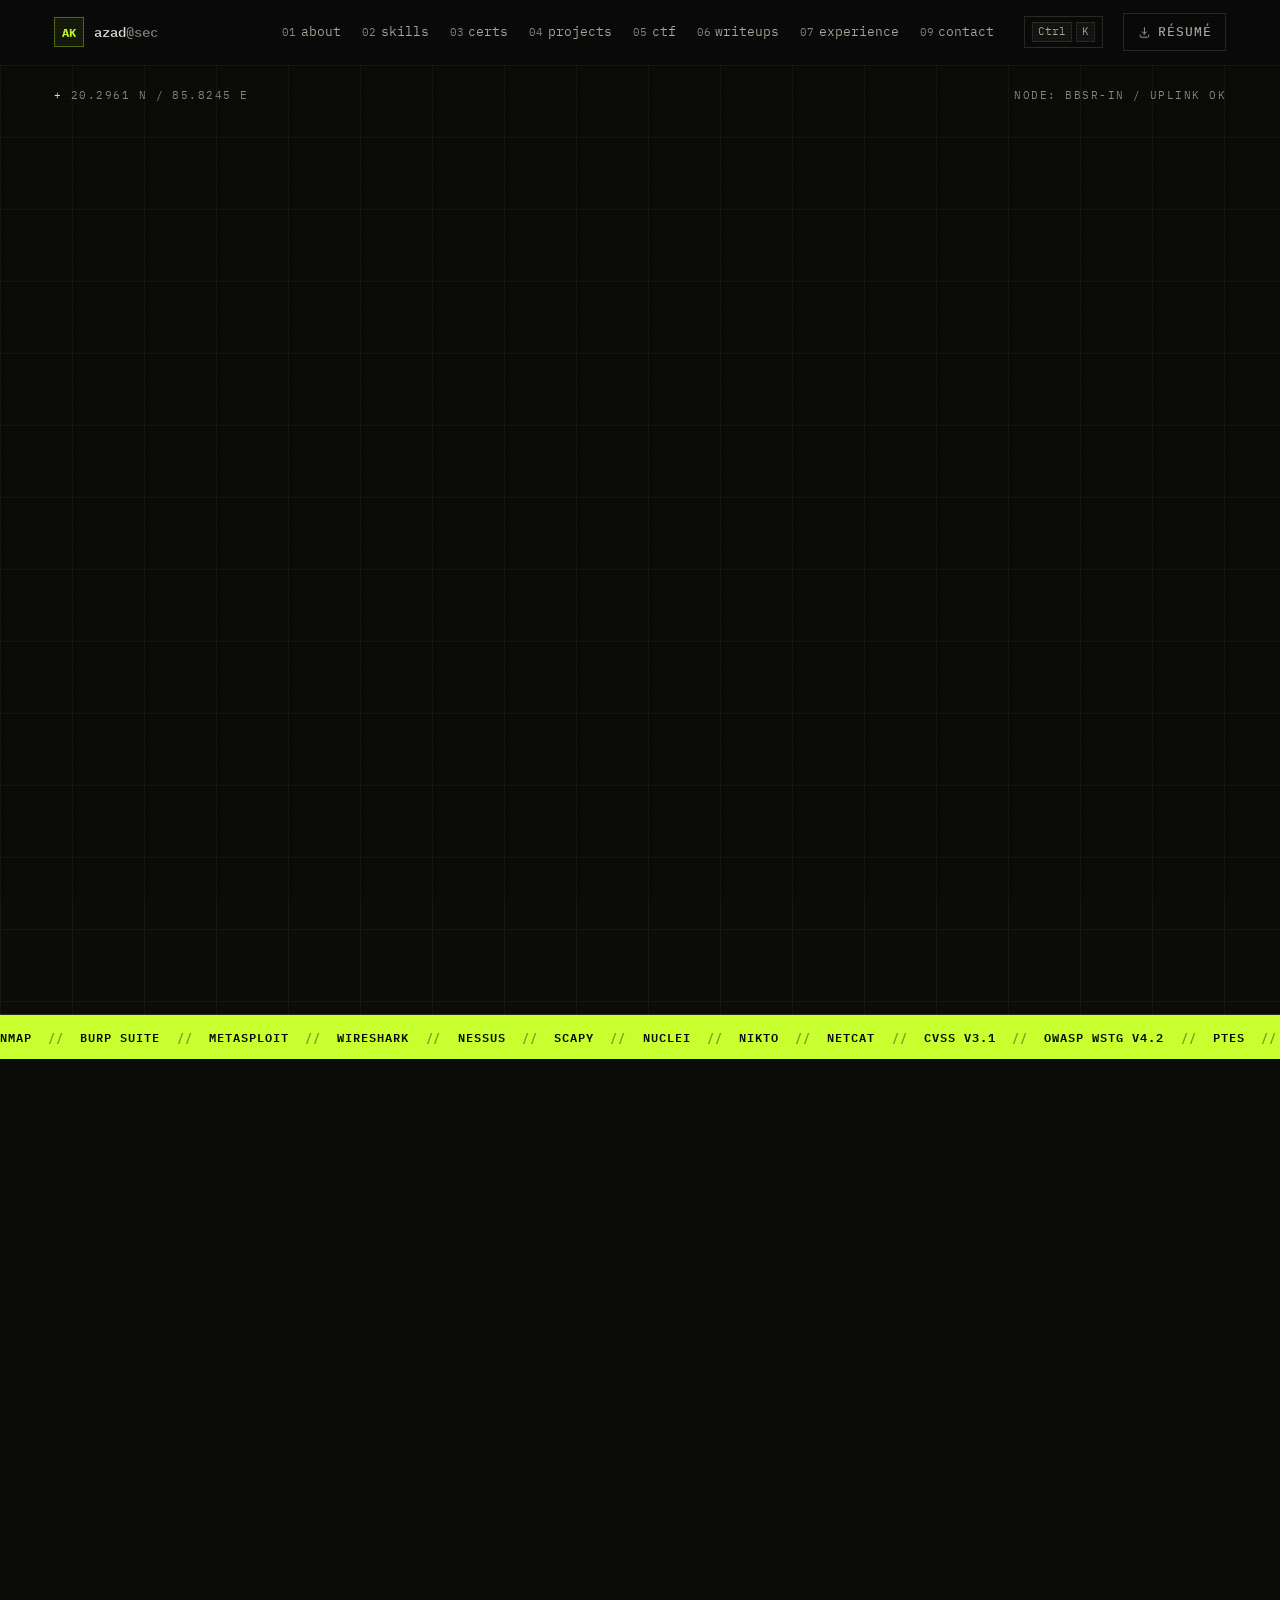
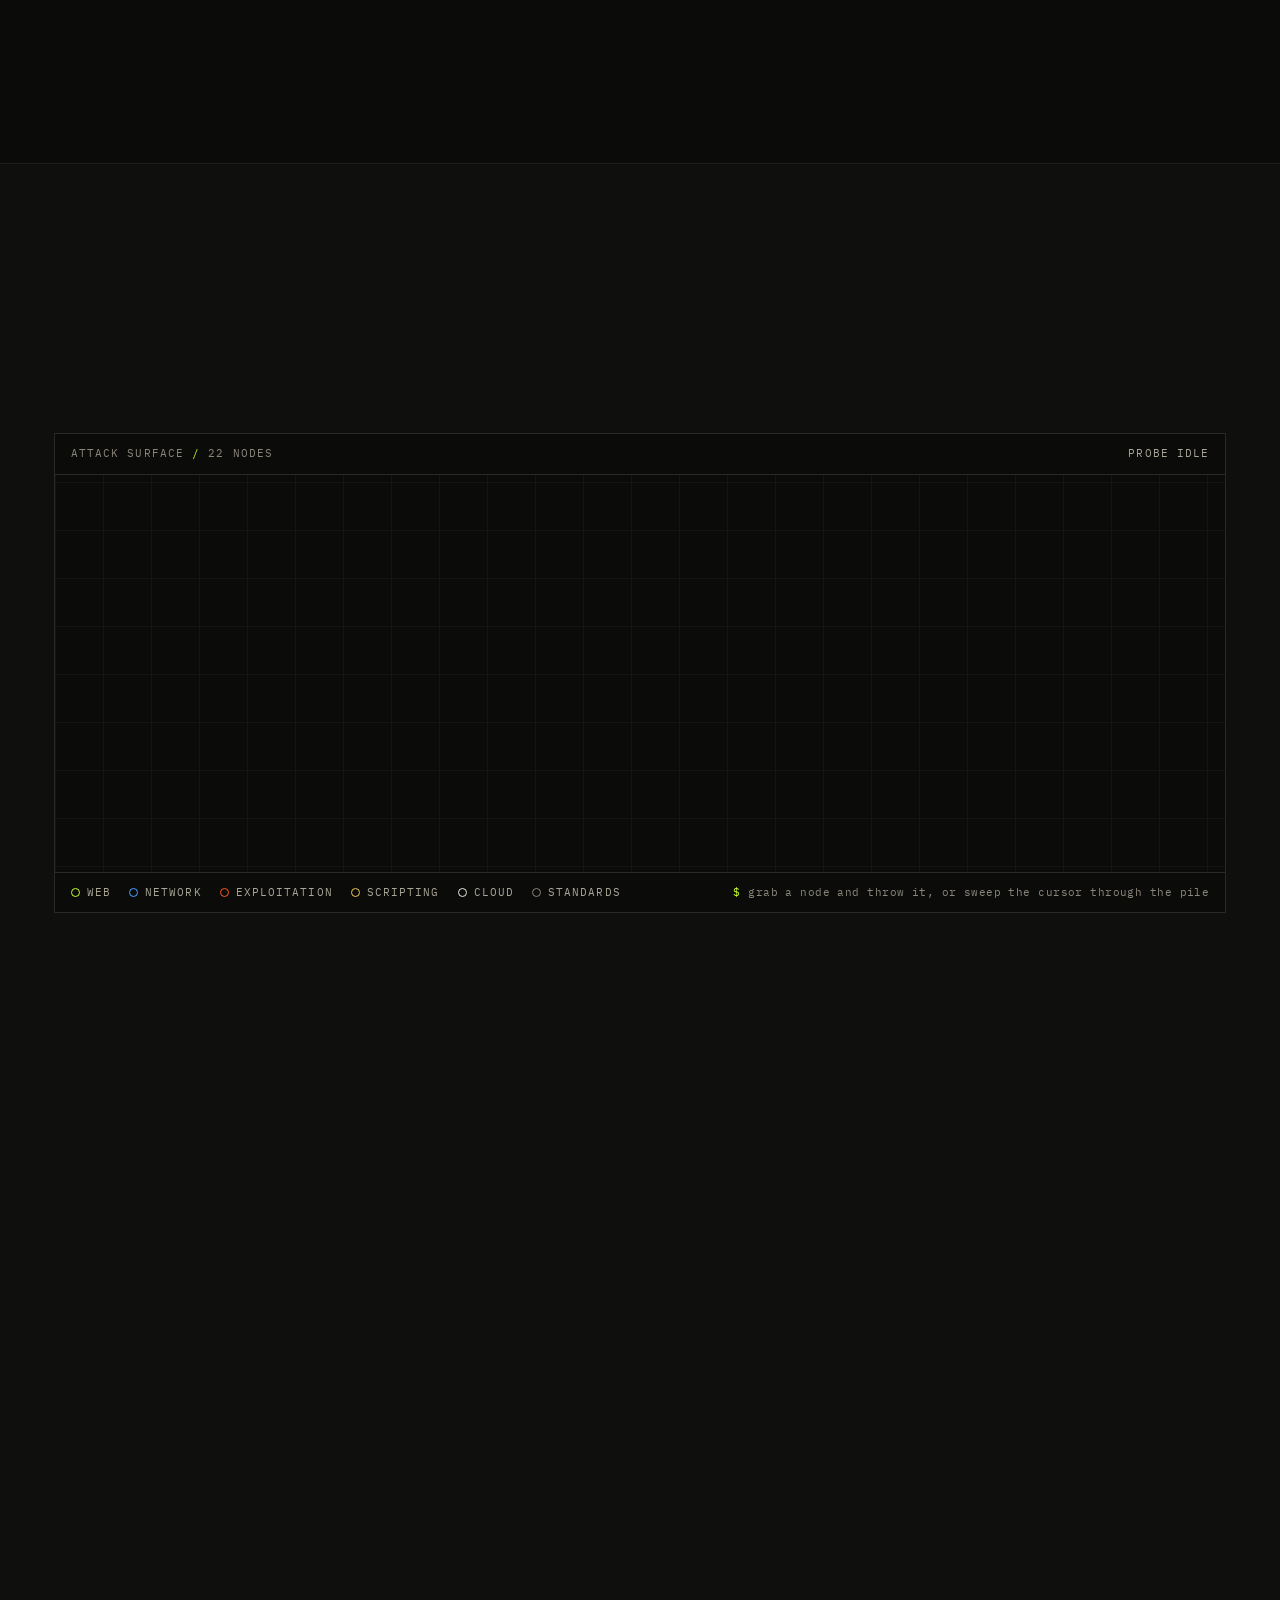
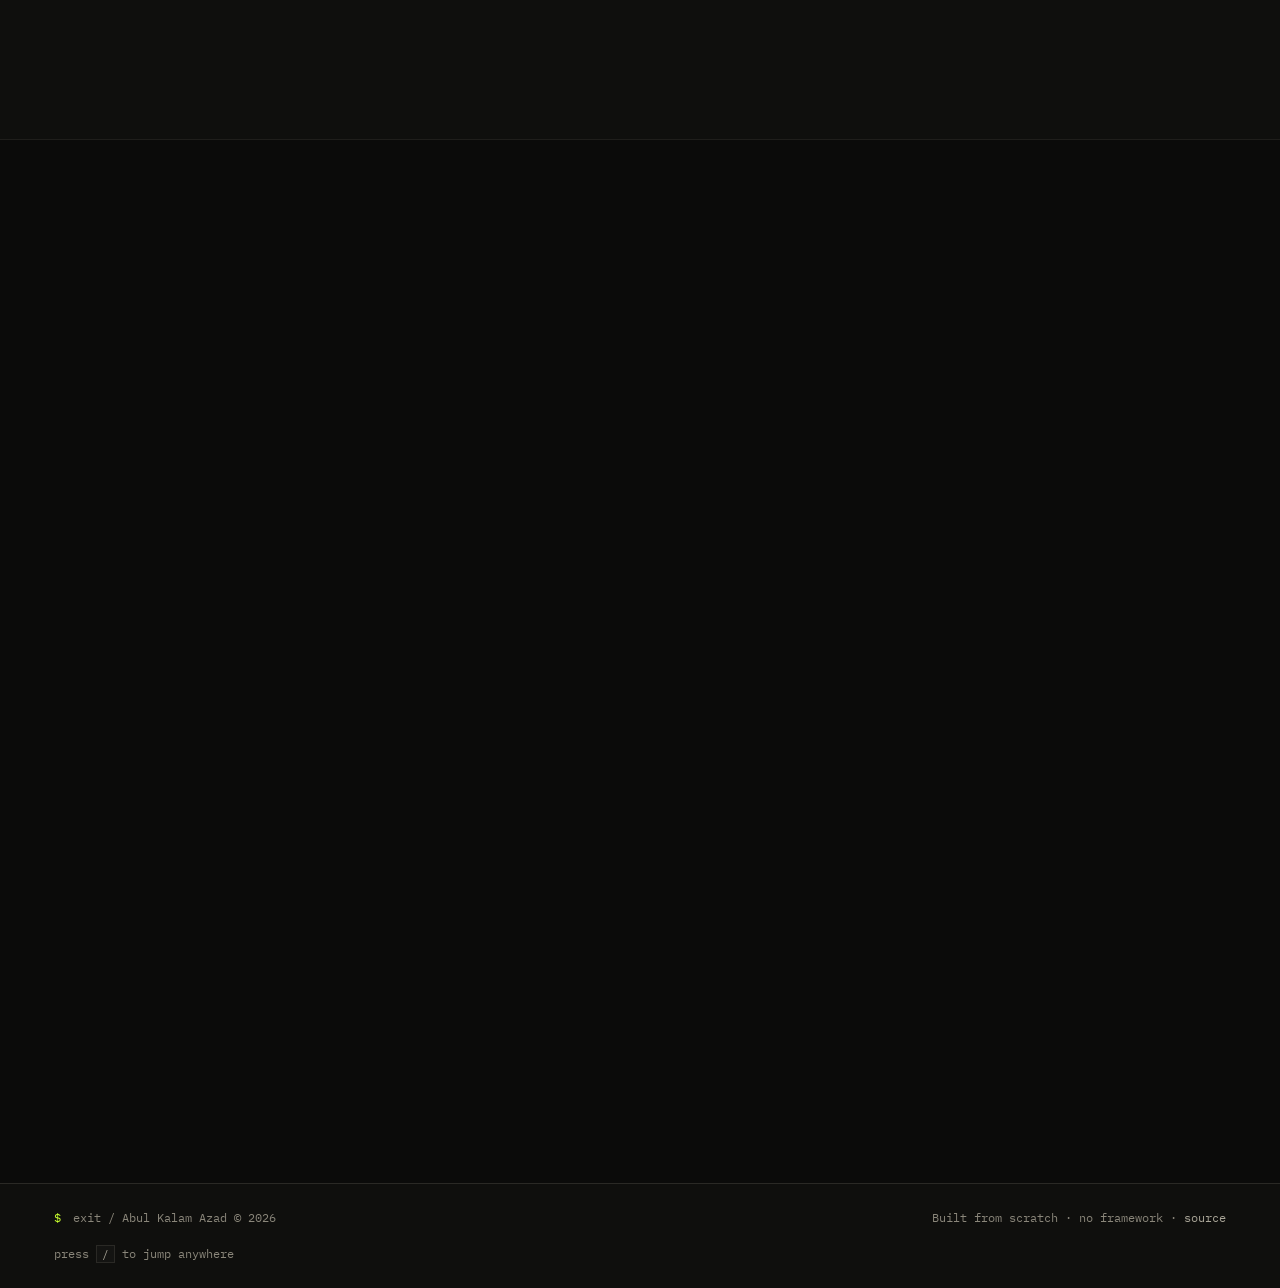
==== commit 64941d72: "Add Reactor (HTB) write-up and fix Mr. Robot link Features the new Medium write-up as a full-width c" ====
--- a/index.html
+++ b/index.html
@@ -645,10 +645,37 @@
     </div>
 
     <div class="wu-grid">
+      <article class="card wu wu-feature" data-reveal>
+        <div class="wu-top">
+          <p class="wu-meta mono"><span class="wu-plat">Hack The Box</span><span class="wu-dot" aria-hidden="true">·</span><span>Linux · Easy-Medium · retired machine</span></p>
+          <span class="wu-new mono"><time datetime="2026-10-17">17 Oct 2026</time> / latest</span>
+        </div>
+        <h3 class="wu-title wu-title-lg">
+          <a href="https://medium.com/@azad93204/reactor-hackthebox-when-a-website-with-nothing-to-click-still-gets-you-root-af22600edfd2" target="_blank" rel="noopener noreferrer">
+            Reactor: When a Website With Nothing to Click Still Gets You Root
+            <svg viewBox="0 0 24 24" aria-hidden="true" class="ico"><path d="M7 17 17 7m0 0H8m9 0v9"/></svg>
+          </a>
+        </h3>
+        <p class="wu-desc">
+          A Next.js dashboard with no login, no forms and no links. With no attack surface in the app, the
+          framework underneath became the way in: a React Flight deserialization bug for code execution,
+          MD5 hashes in SQLite and a reused password for SSH, then a Node.js debugger left running as root.
+          Ends with a defender's section and a networking gotcha that stalls tools for no obvious reason.
+        </p>
+        <ol class="killchain mono" aria-label="Attack path">
+          <li><span class="kc-k">recon</span>nmap: 22 ssh, 3000 next.js</li>
+          <li><span class="kc-k">foothold</span>React Flight deserialization to RCE</li>
+          <li><span class="kc-k">loot</span>MD5 hashes in SQLite</li>
+          <li><span class="kc-k">lateral</span>password reuse, SSH as engineer</li>
+          <li class="kc-root"><span class="kc-k">root</span>node --inspect running as root</li>
+        </ol>
+        <ul class="chips chips-tag"><li>Next.js</li><li>React Server Components</li><li>Deserialization</li><li>Hash cracking</li><li>Privilege escalation</li></ul>
+      </article>
+
       <article class="card wu" data-reveal>
         <p class="wu-meta mono"><span class="wu-plat">TryHackMe</span><span class="wu-dot" aria-hidden="true">·</span><span>Penetration testing write-up</span></p>
         <h3 class="wu-title">
-          <a href="https://medium.com/@azad93204" target="_blank" rel="noopener noreferrer">
+          <a href="https://medium.com/@azad93204/tryhackme-mr-robot-walkthrough-87c62e7575ad" target="_blank" rel="noopener noreferrer">
             Mr. Robot: Walkthrough
             <svg viewBox="0 0 24 24" aria-hidden="true" class="ico"><path d="M7 17 17 7m0 0H8m9 0v9"/></svg>
           </a>
--- a/assets/css/style.css
+++ b/assets/css/style.css
@@ -878,6 +878,65 @@
 .wu-note { font-size: .74rem; color: var(--text-mute); }
 .wu-more { border-style: dashed; background: transparent; }
 
+/* latest write-up: full row, with the attack path laid out as a kill chain */
+.wu-feature { grid-column: 1 / -1; padding: clamp(22px, 2.6vw, 34px); }
+.wu-top { display: flex; flex-wrap: wrap; align-items: baseline; justify-content: space-between; gap: 8px 16px; }
+.wu-new {
+  font-size: .66rem;
+  font-weight: 600;
+  letter-spacing: .1em;
+  text-transform: uppercase;
+  color: var(--bg);
+  background: var(--accent);
+  padding: .25em .6em;
+  margin-bottom: 12px;
+}
+.wu-title-lg { font-size: clamp(1.3rem, 2.4vw, 2rem); line-height: 1.15; text-transform: uppercase; max-width: 30ch; }
+.wu-title-lg a { display: inline; }
+.wu-feature .wu-desc { max-width: 78ch; font-size: .96rem; }
+.killchain {
+  display: grid;
+  grid-template-columns: repeat(5, minmax(0, 1fr));
+  gap: 0;
+  margin: 4px 0 18px;
+  border: 1px solid var(--border);
+  counter-reset: kc;
+}
+.killchain li {
+  position: relative;
+  padding: 12px 14px 12px 16px;
+  font-size: .74rem;
+  line-height: 1.5;
+  color: var(--text-dim);
+  border-right: 1px solid var(--border);
+  counter-increment: kc;
+}
+.killchain li:last-child { border-right: 0; }
+.killchain li::after {   /* arrow notch pointing to the next stage */
+  content: "";
+  position: absolute;
+  top: 50%;
+  right: -5px;
+  width: 8px;
+  height: 8px;
+  background: var(--surface);
+  border-top: 1px solid var(--border);
+  border-right: 1px solid var(--border);
+  transform: translateY(-50%) rotate(45deg);
+  z-index: 1;
+}
+.killchain li:last-child::after { display: none; }
+.kc-k { display: block; margin-bottom: 4px; font-size: .64rem; letter-spacing: .12em; text-transform: uppercase; color: var(--accent); }
+.kc-k::before { content: "0" counter(kc) " "; color: var(--text-mute); }
+.kc-root { background: rgba(255, 90, 31, .07); }
+.kc-root .kc-k { color: var(--hot); }
+@media (max-width: 900px) {
+  .killchain { grid-template-columns: 1fr; }
+  .killchain li { border-right: 0; border-bottom: 1px solid var(--border); }
+  .killchain li:last-child { border-bottom: 0; }
+  .killchain li::after { display: none; }
+}
+
 /* ---------- 14. Timeline ---------- */
 .timeline { position: relative; padding-left: 30px; }
 .timeline::before {
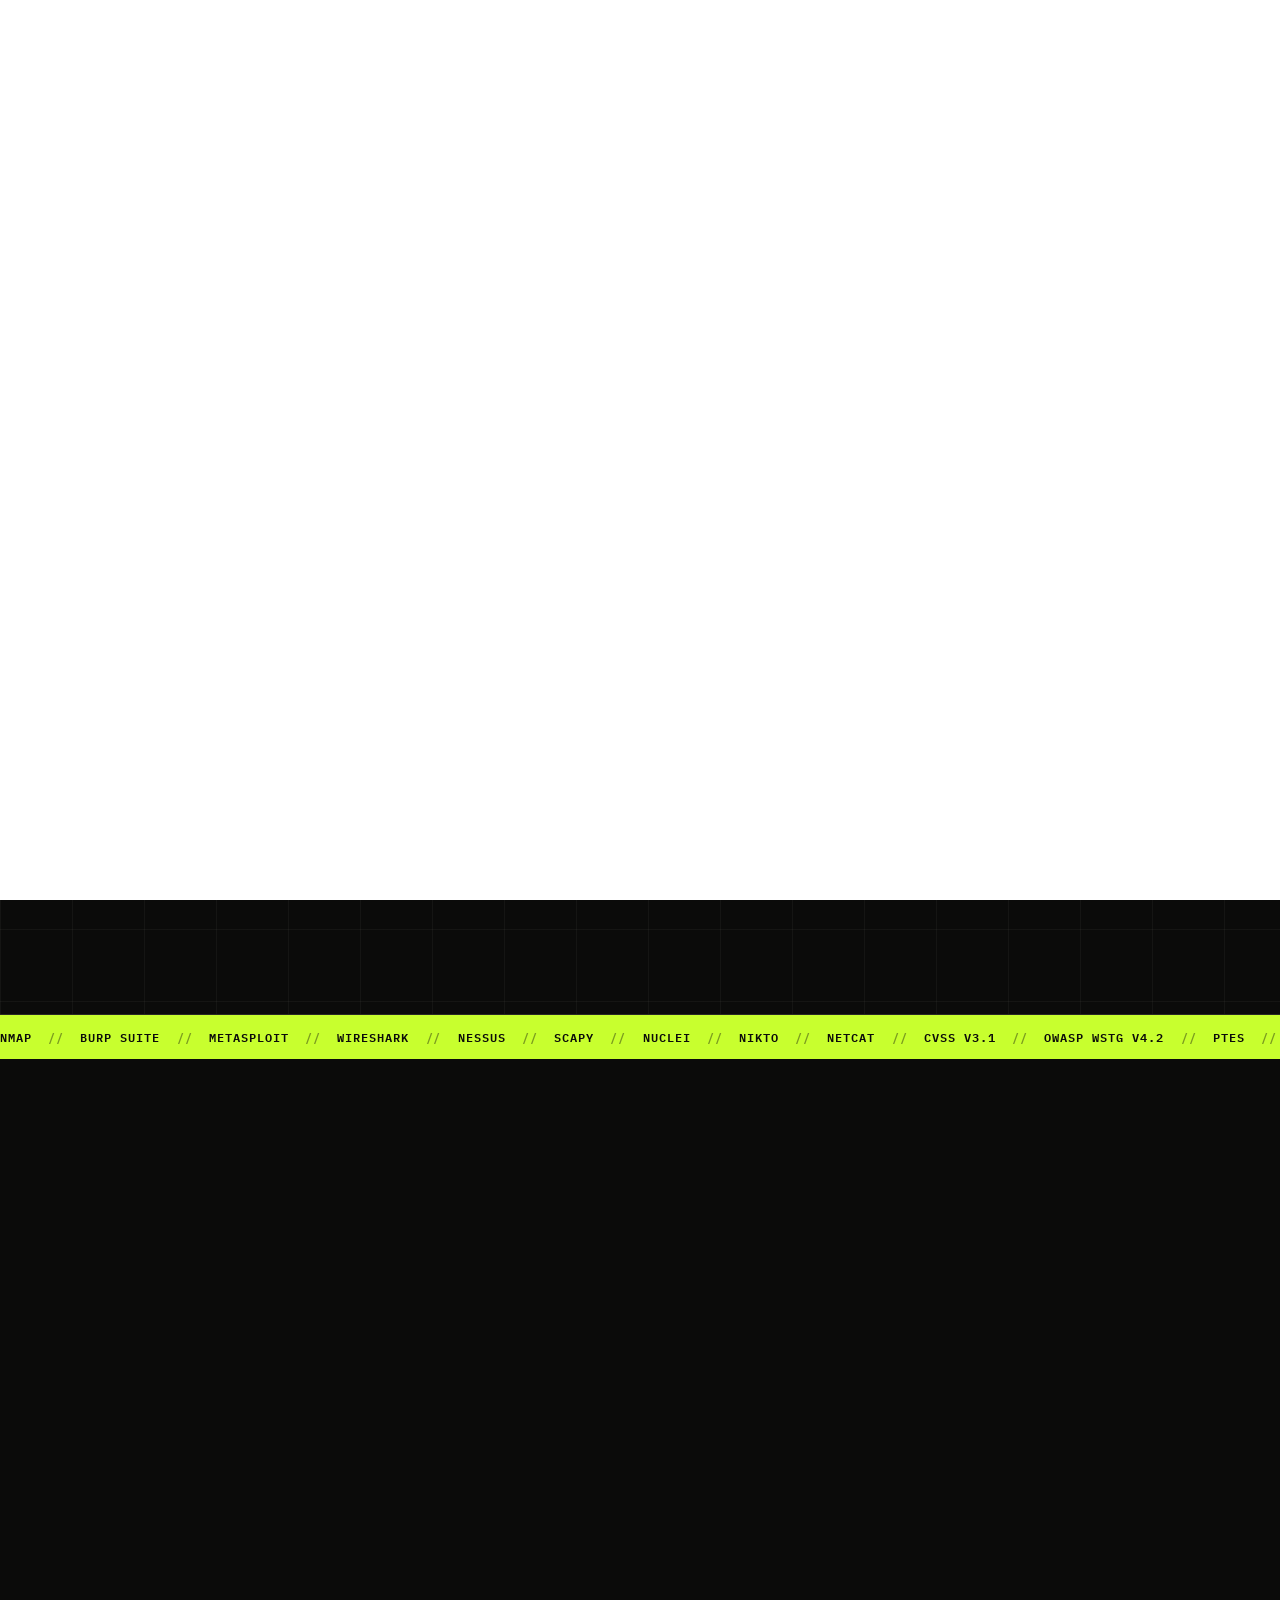
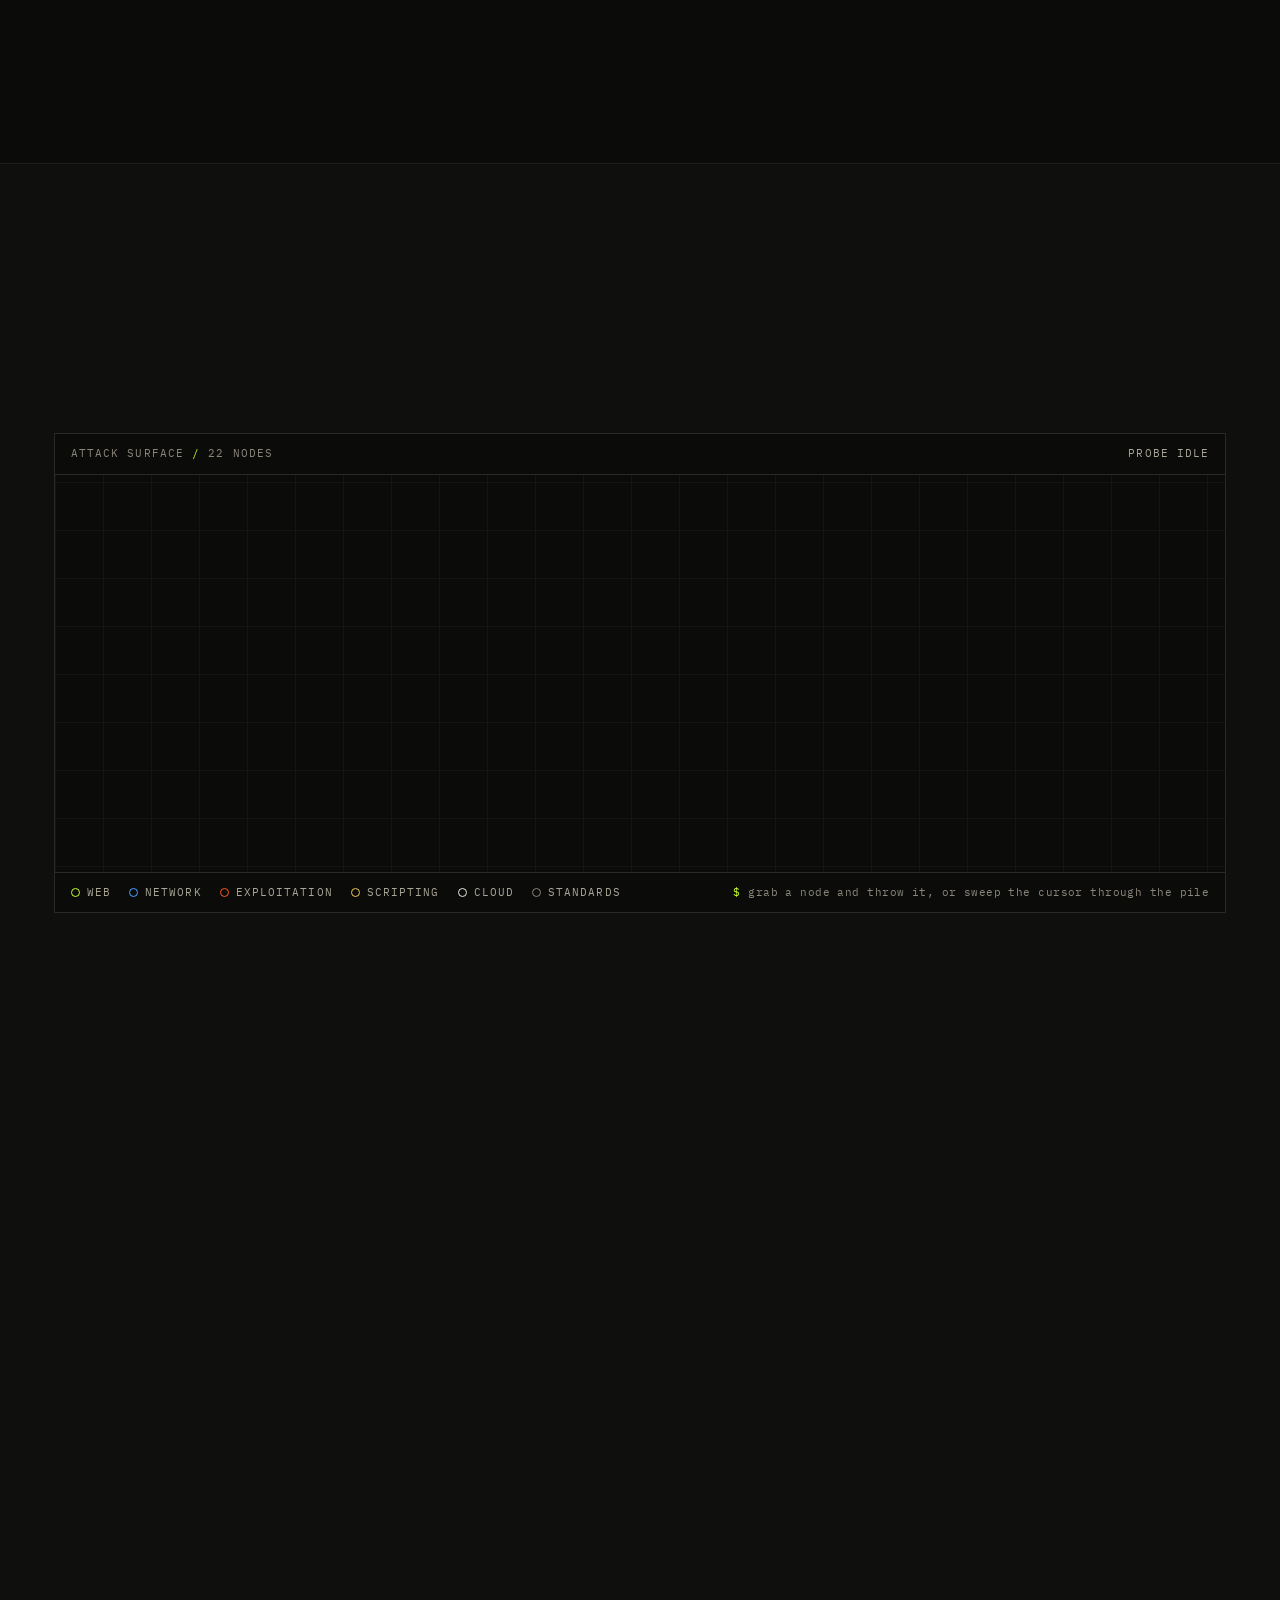
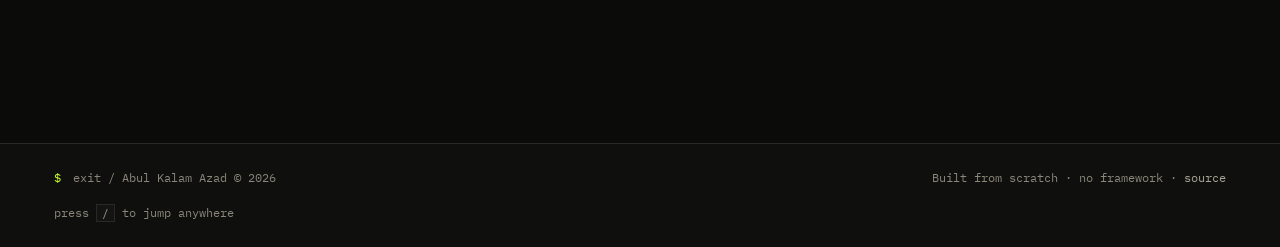
==== commit 6fa9e33d: "Add ProofScan as a featured project and update résumé PDF" ====
--- a/index.html
+++ b/index.html
@@ -224,10 +224,10 @@
           reports a remediation team can work from.
         </p>
         <p>
-          My latest engagement was a grey-box assessment of four in-scope assets, start to finish:
-          <strong>19 validated findings</strong> (2 Critical, 7 High), a 97-page report with business
-          impact and a prioritised fix plan, and a full retest. The scanners flagged 18 issues. I threw
-          out 39% of them as non-actionable and found 8 they missed, 5 of which were High.
+          My latest engagement was a grey-box assessment of four in-scope assets in a lab I built,
+          start to finish: <strong>19 validated findings</strong> (2 Critical, 7 High), a 97-page report
+          with business impact and a prioritised fix plan, and a full retest. The scanners flagged 18
+          issues. I confirmed 11, threw out 7 as non-actionable, and found 8 they missed, 5 of them High.
         </p>
         <p>
           Outside that I write small offensive tools in Python, mentor 20 to 25 students in the college
@@ -313,7 +313,7 @@
       <article class="card skill" data-reveal>
         <h3 class="skill-title">Red Team &amp; Active Directory</h3>
         <ul class="chips">
-          <li>MITRE ATT&amp;CK TTPs</li><li>Kerberos attacks (patched AD)</li><li>Lateral movement</li>
+          <li>MITRE ATT&amp;CK TTPs</li><li>Kerberos attacks (fully patched AD)</li><li>Lateral movement</li>
           <li>Stealth pivoting</li><li>Adversary simulation</li><li>Internal / external recon</li>
         </ul>
       </article>
@@ -436,7 +436,7 @@
       </article>
 
       <article class="card cert" data-reveal>
-        <div class="cert-top"><span class="cert-tag mono">foundational</span><span class="cert-date mono"></span></div>
+        <div class="cert-top"><span class="cert-tag mono">foundational</span><span class="cert-date mono">Aug 2024</span></div>
         <h3 class="cert-name">CC</h3>
         <p class="cert-full">Certified in Cybersecurity</p>
         <!-- No verify link yet: add the Credly public badge URL when available. -->
@@ -490,7 +490,7 @@
         <div>
           <p class="feature-kicker mono">featured engagement</p>
           <h3 class="feature-title">Full-Scope VAPT: Web &amp; Network Assessment</h3>
-          <p class="feature-sub">Grey-box assessment of four in-scope assets: two Windows hosts, two web applications.</p>
+          <p class="feature-sub">Grey-box assessment of four in-scope assets in a self-built lab: two Windows hosts, two web applications.</p>
         </div>
         <a class="btn btn-outline btn-sm" href="https://github.com/Abulkalam1524/vapt-lab-assessment" target="_blank" rel="noopener noreferrer">
           Repository
@@ -498,7 +498,7 @@
         </a>
       </div>
 
-      <p class="scope-note mono"><span class="scope-badge">scope</span> Isolated lab environment · authorised engagement · findings reproduced under defined rules of engagement.</p>
+      <p class="scope-note mono"><span class="scope-badge">scope</span> Self-built isolated lab · authorised engagement · findings reproduced under defined rules of engagement.</p>
 
       <ul class="sev-strip" aria-label="Findings by severity">
         <li class="sev sev-crit"><span class="sev-n">2</span><span class="sev-l mono">Critical</span></li>
@@ -509,7 +509,7 @@
 
       <ul class="bullets">
         <li>Executed an end-to-end grey-box VAPT following <strong>PTES</strong> and <strong>OWASP WSTG v4.2</strong>, identifying 19 validated vulnerabilities, each scored with CVSS v3.1 and mapped to CWE.</li>
-        <li>Manually validated all 18 automated scanner findings and <strong>rejected 39% as non-actionable</strong>; identified 8 additional vulnerabilities (42% of the total, including 5 of 7 High-severity issues) that <strong>no scanner reported</strong>.</li>
+        <li>Manually validated all 18 automated scanner findings, <strong>confirming 11 and rejecting 7</strong> as non-actionable or unconfirmed; identified 8 additional vulnerabilities, including 5 of the 7 High-severity issues, that <strong>no scanner reported</strong>.</li>
         <li>Achieved <strong>SYSTEM-level compromise via MS17-010 (EternalBlue)</strong> and extracted the full local credential database, demonstrating real-world impact beyond scanner output.</li>
         <li>Delivered a 97-page report with executive summary, business impact analysis and a prioritised remediation roadmap; <strong>retested all 19 findings</strong>: 6 resolved, 4 partially resolved, 9 unresolved.</li>
       </ul>
@@ -517,6 +517,48 @@
       <ul class="chips chips-tag">
         <li>PTES</li><li>OWASP WSTG v4.2</li><li>CVSS v3.1</li><li>CWE</li>
         <li>Burp Suite</li><li>Nessus</li><li>Metasploit</li><li>Nmap</li><li>Windows</li>
+      </ul>
+    </article>
+
+    <!-- FEATURED PROJECT -->
+    <article class="card feature" data-reveal>
+      <div class="feature-head">
+        <div>
+          <p class="feature-kicker mono">featured project · b.tech major project</p>
+          <h3 class="feature-title">ProofScan: A Web Scanner That Proves Its Findings</h3>
+          <p class="feature-sub">Detects SQL injection and XSS, then runs an active test on every candidate. Only what it can prove reaches the report.</p>
+        </div>
+        <div class="feature-actions">
+          <a class="btn btn-primary btn-sm" href="https://proofscan.pages.dev" target="_blank" rel="noopener noreferrer">
+            Live demo
+            <svg viewBox="0 0 24 24" aria-hidden="true" class="ico"><path d="M7 17 17 7m0 0H8m9 0v9"/></svg>
+          </a>
+          <a class="btn btn-outline btn-sm" href="https://github.com/Abulkalam1524/proofscan" target="_blank" rel="noopener noreferrer">
+            Repository
+            <svg viewBox="0 0 24 24" aria-hidden="true" class="ico"><path d="M7 17 17 7m0 0H8m9 0v9"/></svg>
+          </a>
+        </div>
+      </div>
+
+      <p class="scope-note mono"><span class="scope-badge">scope</span> Deliberately vulnerable targets (DVWA and a self-built lab app) on my own machine · the live demo only replays saved scans.</p>
+
+      <ul class="sev-strip" aria-label="Benchmark against OWASP ZAP on DVWA">
+        <li class="sev sev-doc"><span class="sev-n">0.50</span><span class="sev-l mono">Precision, unverified</span></li>
+        <li class="sev sev-total"><span class="sev-n">1.00</span><span class="sev-l mono">Precision, verified</span></li>
+        <li class="sev sev-doc"><span class="sev-n">0.86</span><span class="sev-l mono">OWASP ZAP precision</span></li>
+        <li class="sev sev-total"><span class="sev-n">4/4</span><span class="sev-l mono">Runs identical</span></li>
+      </ul>
+
+      <ul class="bullets">
+        <li>Built a two-stage scanner in Python: stage 1 flags anything suspicious, stage 2 proves it with <strong>true/false and time-based SQL tests</strong> and <strong>script execution in headless Chromium</strong>.</li>
+        <li>Benchmarked against <strong>OWASP ZAP on DVWA</strong>: verification raised precision from 0.50 to 1.00 with no loss of recall (ZAP 0.86), with identical results across 4 independent runs.</li>
+        <li>Rejected a reflected XSS that ZAP rated <strong>High risk</strong>: the page's Content-Security-Policy stopped the script, which only running it in a real browser could show.</li>
+        <li>Every finding is saved with its evidence (requests, timings, browser screenshots), scored with CVSS v3.1 and CWE, and exported as a PDF report; 185 automated tests.</li>
+      </ul>
+
+      <ul class="chips chips-tag">
+        <li>Python</li><li>Playwright</li><li>Flask</li><li>SQLite</li><li>Docker</li>
+        <li>OWASP ZAP</li><li>CVSS v3.1</li><li>CWE</li>
       </ul>
     </article>
 
--- a/assets/css/style.css
+++ b/assets/css/style.css
@@ -794,6 +794,8 @@
 .sev-doc   .sev-n { color: var(--text-dim); }
 
 .feature .bullets { margin-bottom: 20px; }
+.feature + .feature { margin-top: 20px; }
+.feature-actions { display: flex; gap: 10px; flex-wrap: wrap; flex: none; }
 
 .proj-grid {
   display: grid;
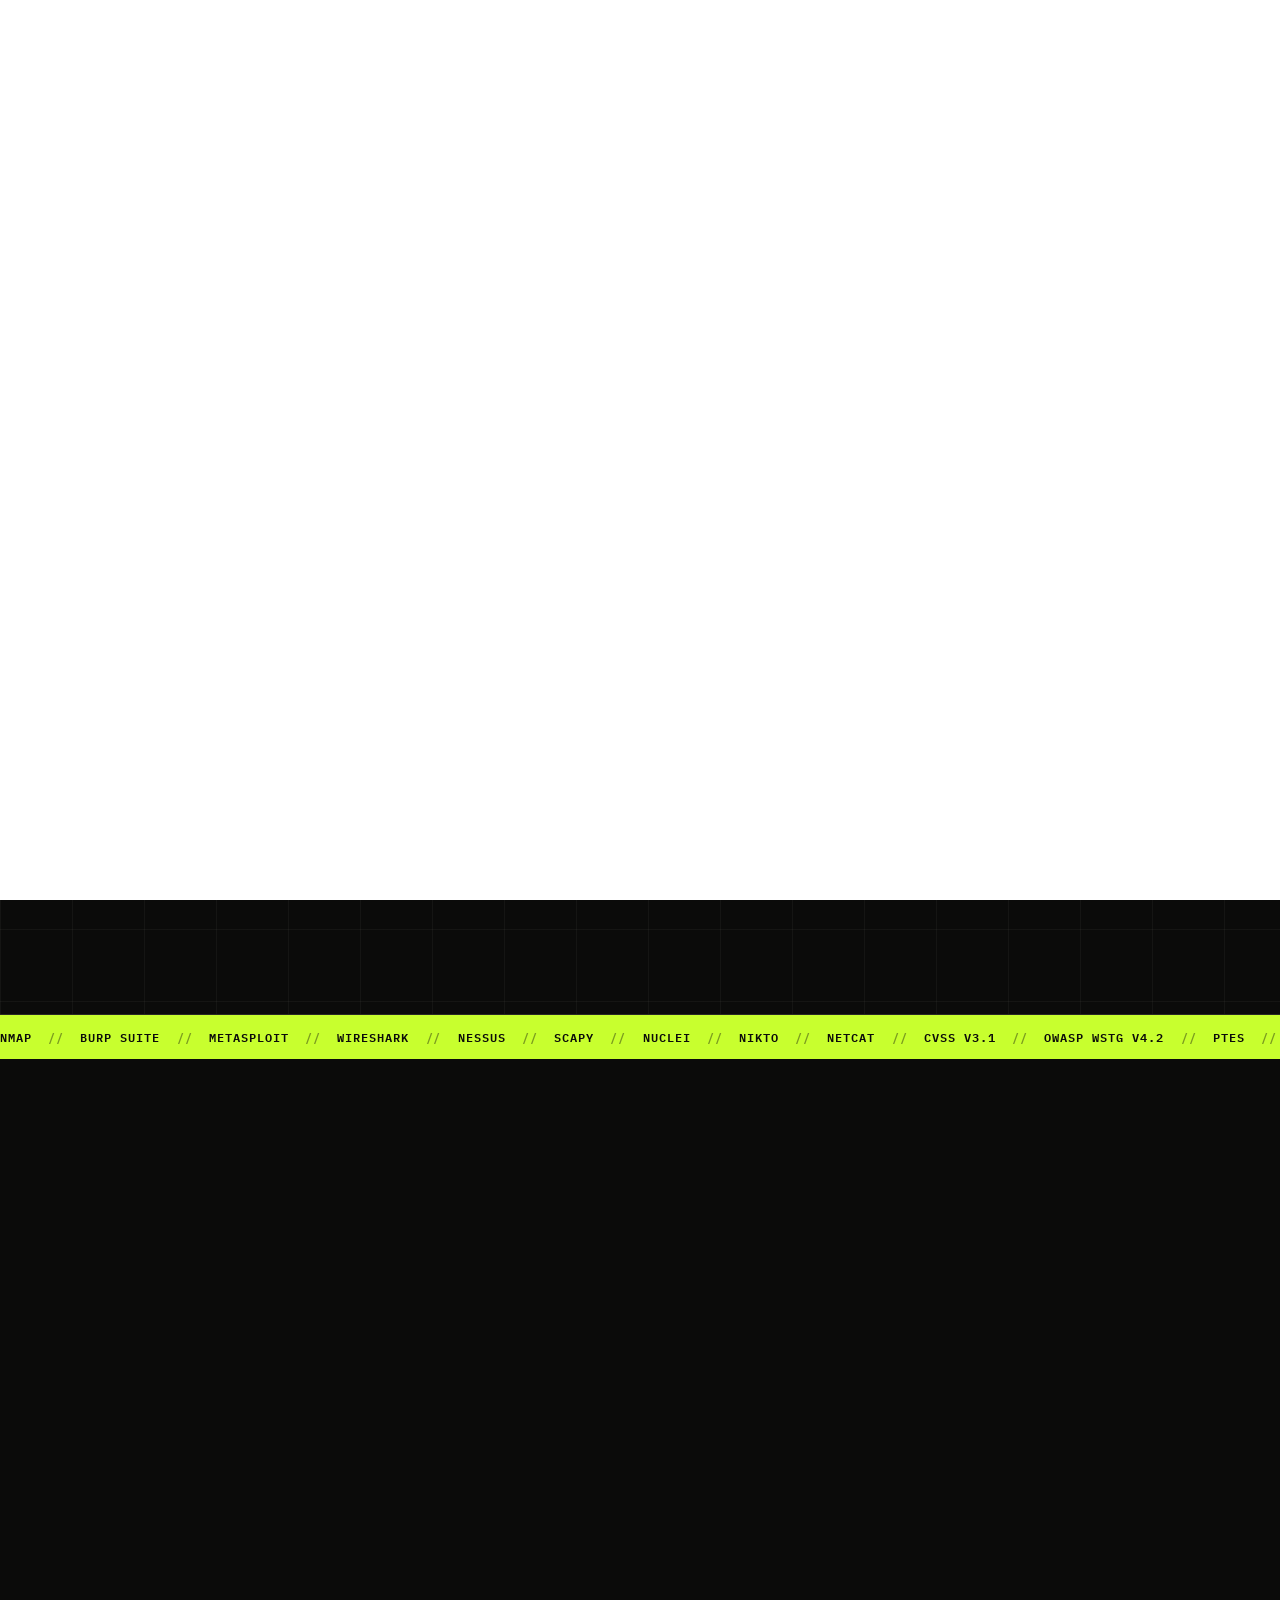
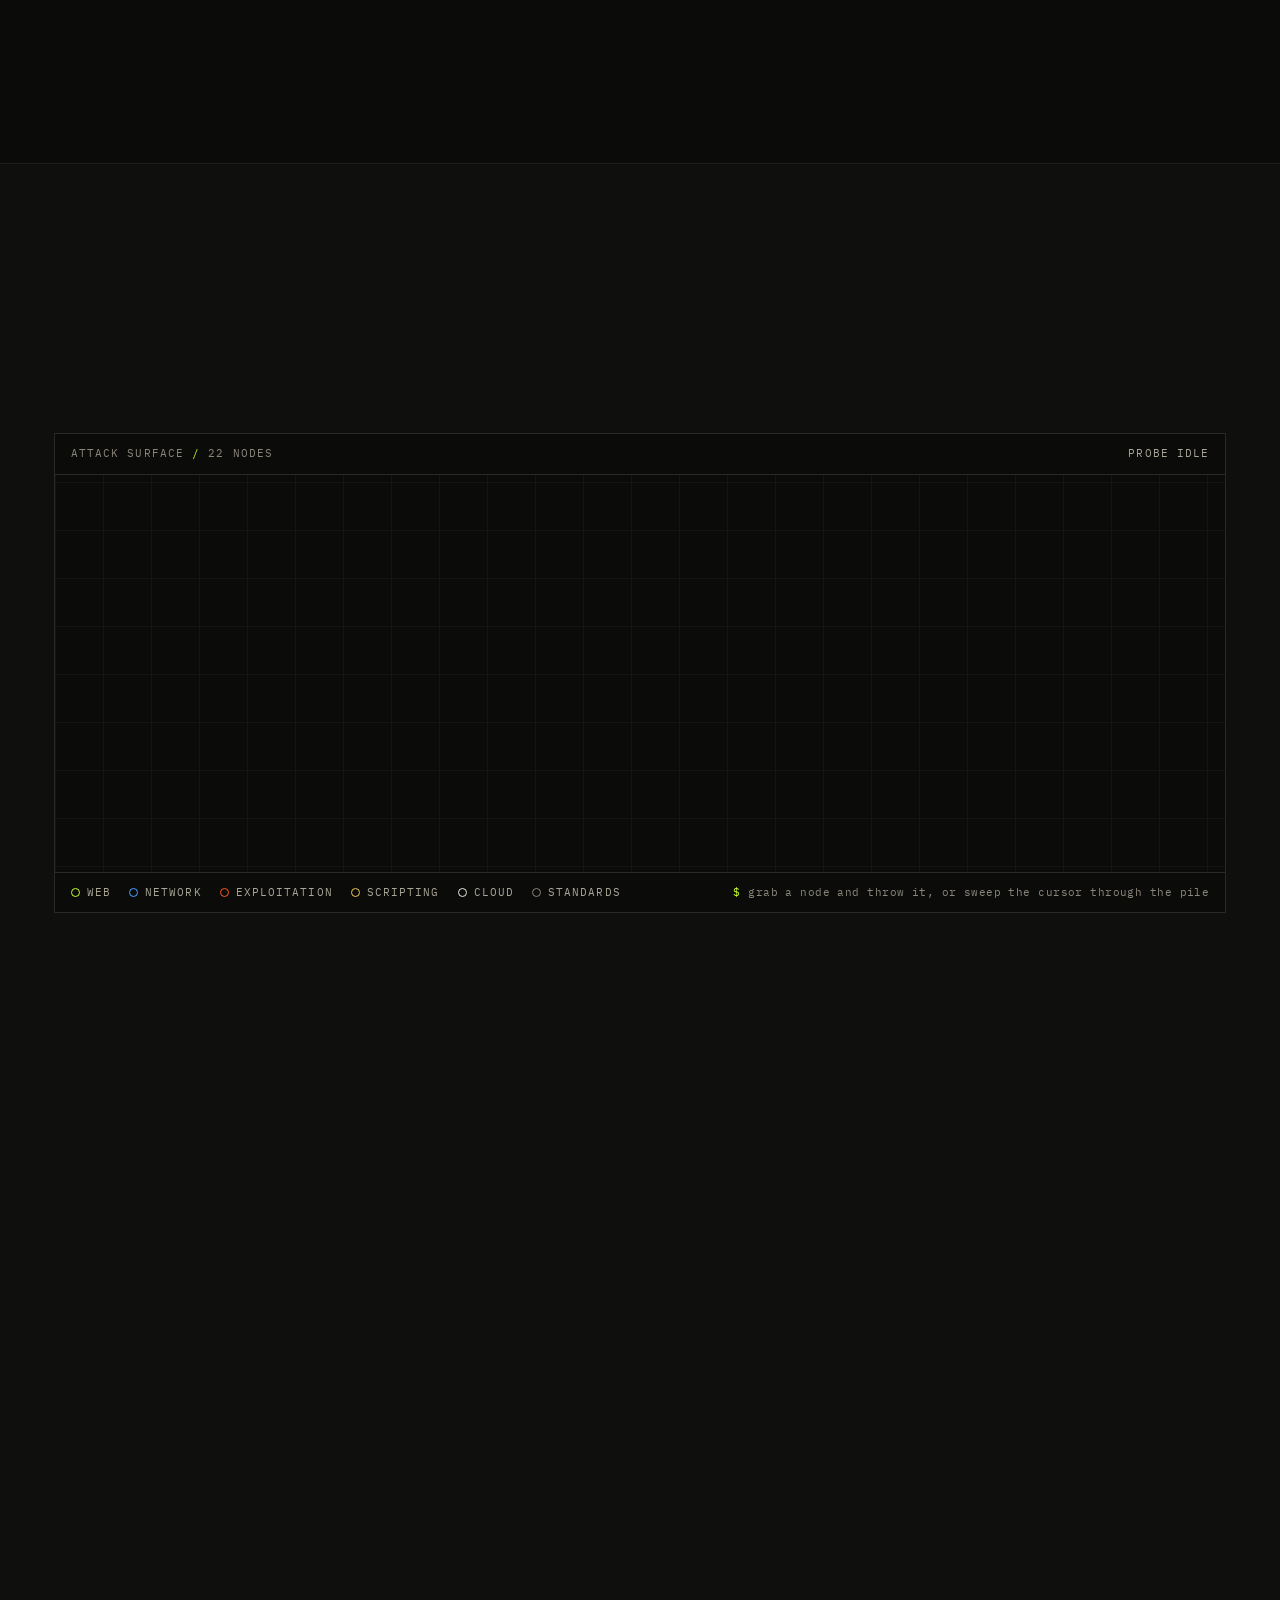
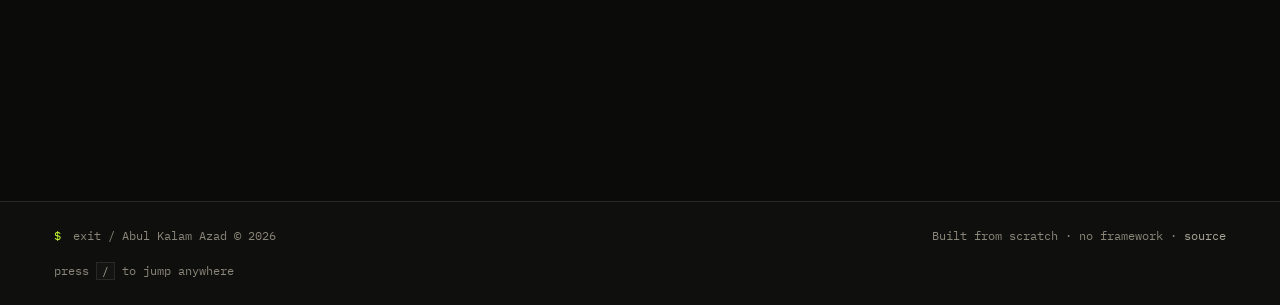
==== commit 458ab250: "Add ProofScan verify mode and update résumé PDF" ====
--- a/index.html
+++ b/index.html
@@ -553,7 +553,8 @@
         <li>Built a two-stage scanner in Python: stage 1 flags anything suspicious, stage 2 proves it with <strong>true/false and time-based SQL tests</strong> and <strong>script execution in headless Chromium</strong>.</li>
         <li>Benchmarked against <strong>OWASP ZAP on DVWA</strong>: verification raised precision from 0.50 to 1.00 with no loss of recall (ZAP 0.86), with identical results across 4 independent runs.</li>
         <li>Rejected a reflected XSS that ZAP rated <strong>High risk</strong>: the page's Content-Security-Policy stopped the script, which only running it in a real browser could show.</li>
-        <li>Every finding is saved with its evidence (requests, timings, browser screenshots), scored with CVSS v3.1 and CWE, and exported as a PDF report; 185 automated tests.</li>
+        <li>Added a <strong>verify mode</strong> that proves or rejects OWASP ZAP's own findings: on DVWA it kept all 6 real ones and removed ZAP's false alarm, taking ZAP's precision from 0.86 to 1.00 in 78 requests.</li>
+        <li>Every finding is saved with its evidence (requests, timings, browser screenshots), scored with CVSS v3.1 and CWE, and exported as a PDF report; 194 automated tests.</li>
       </ul>
 
       <ul class="chips chips-tag">
